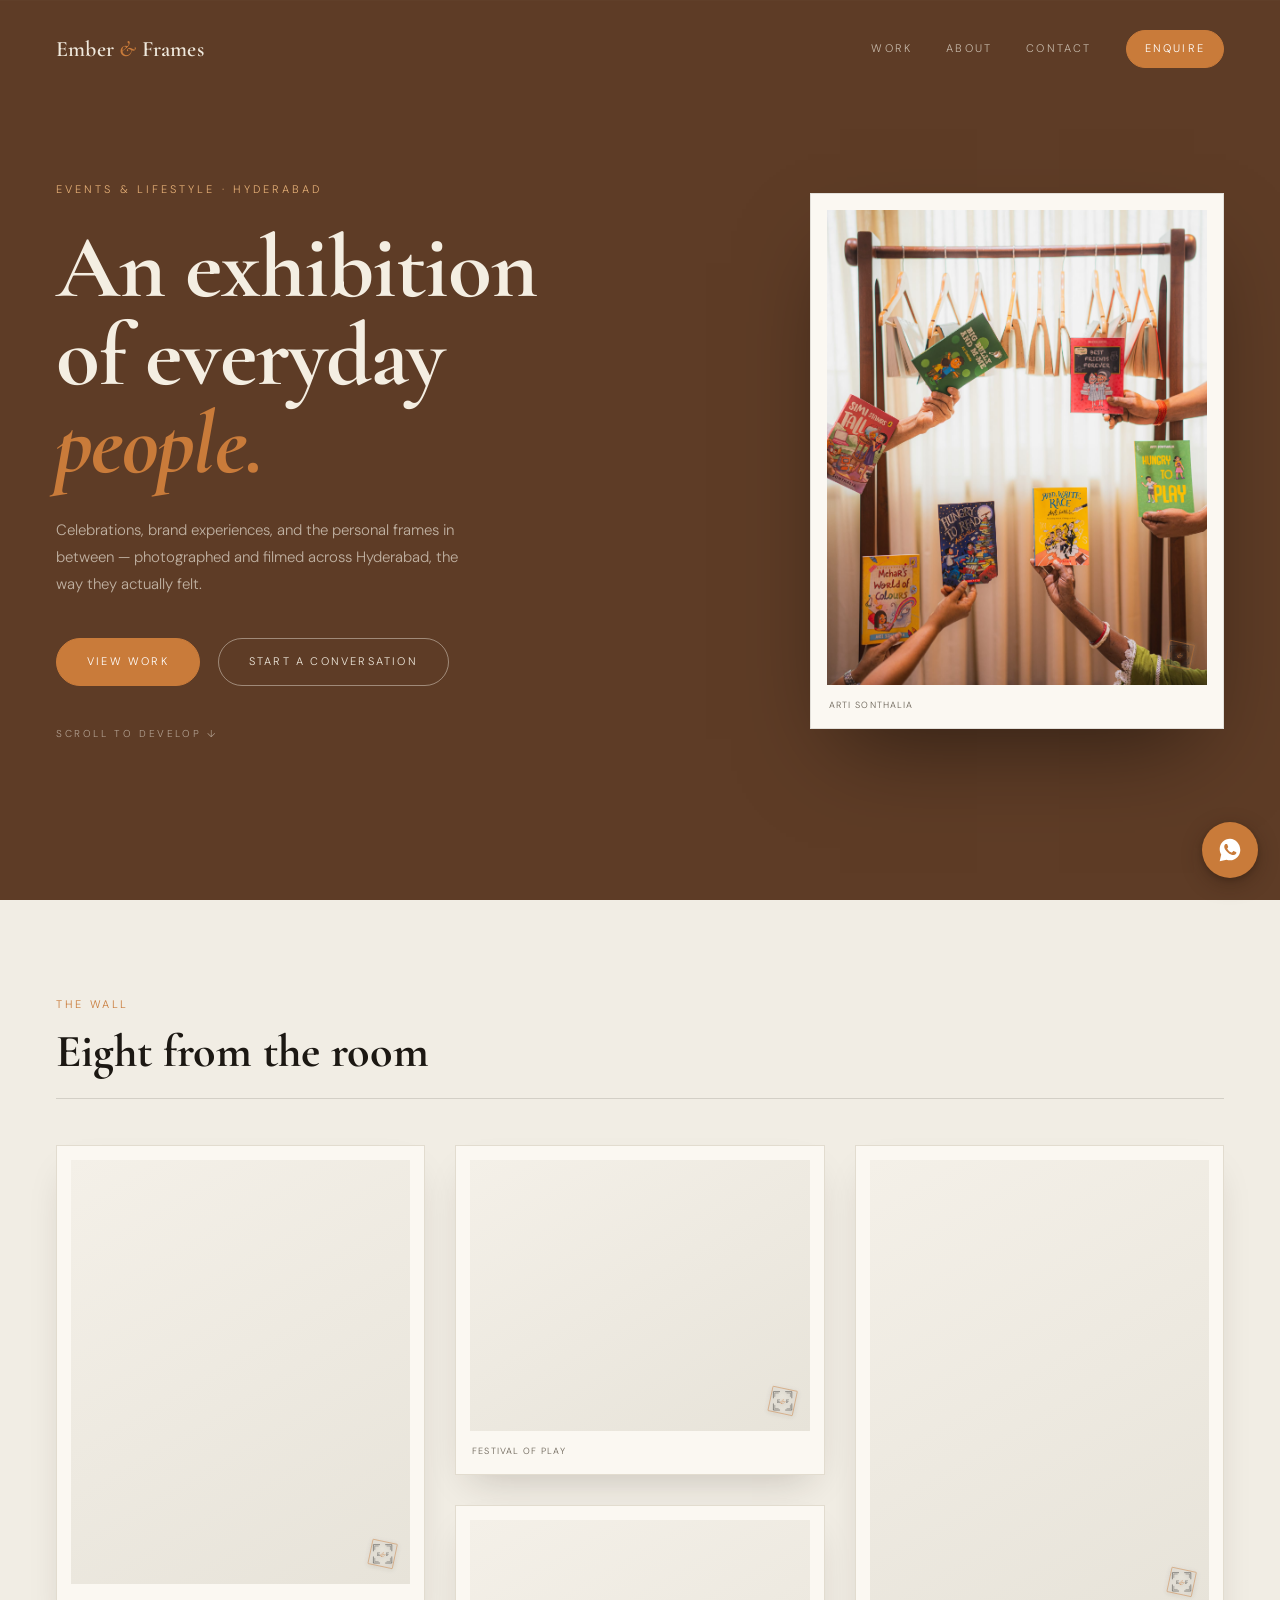
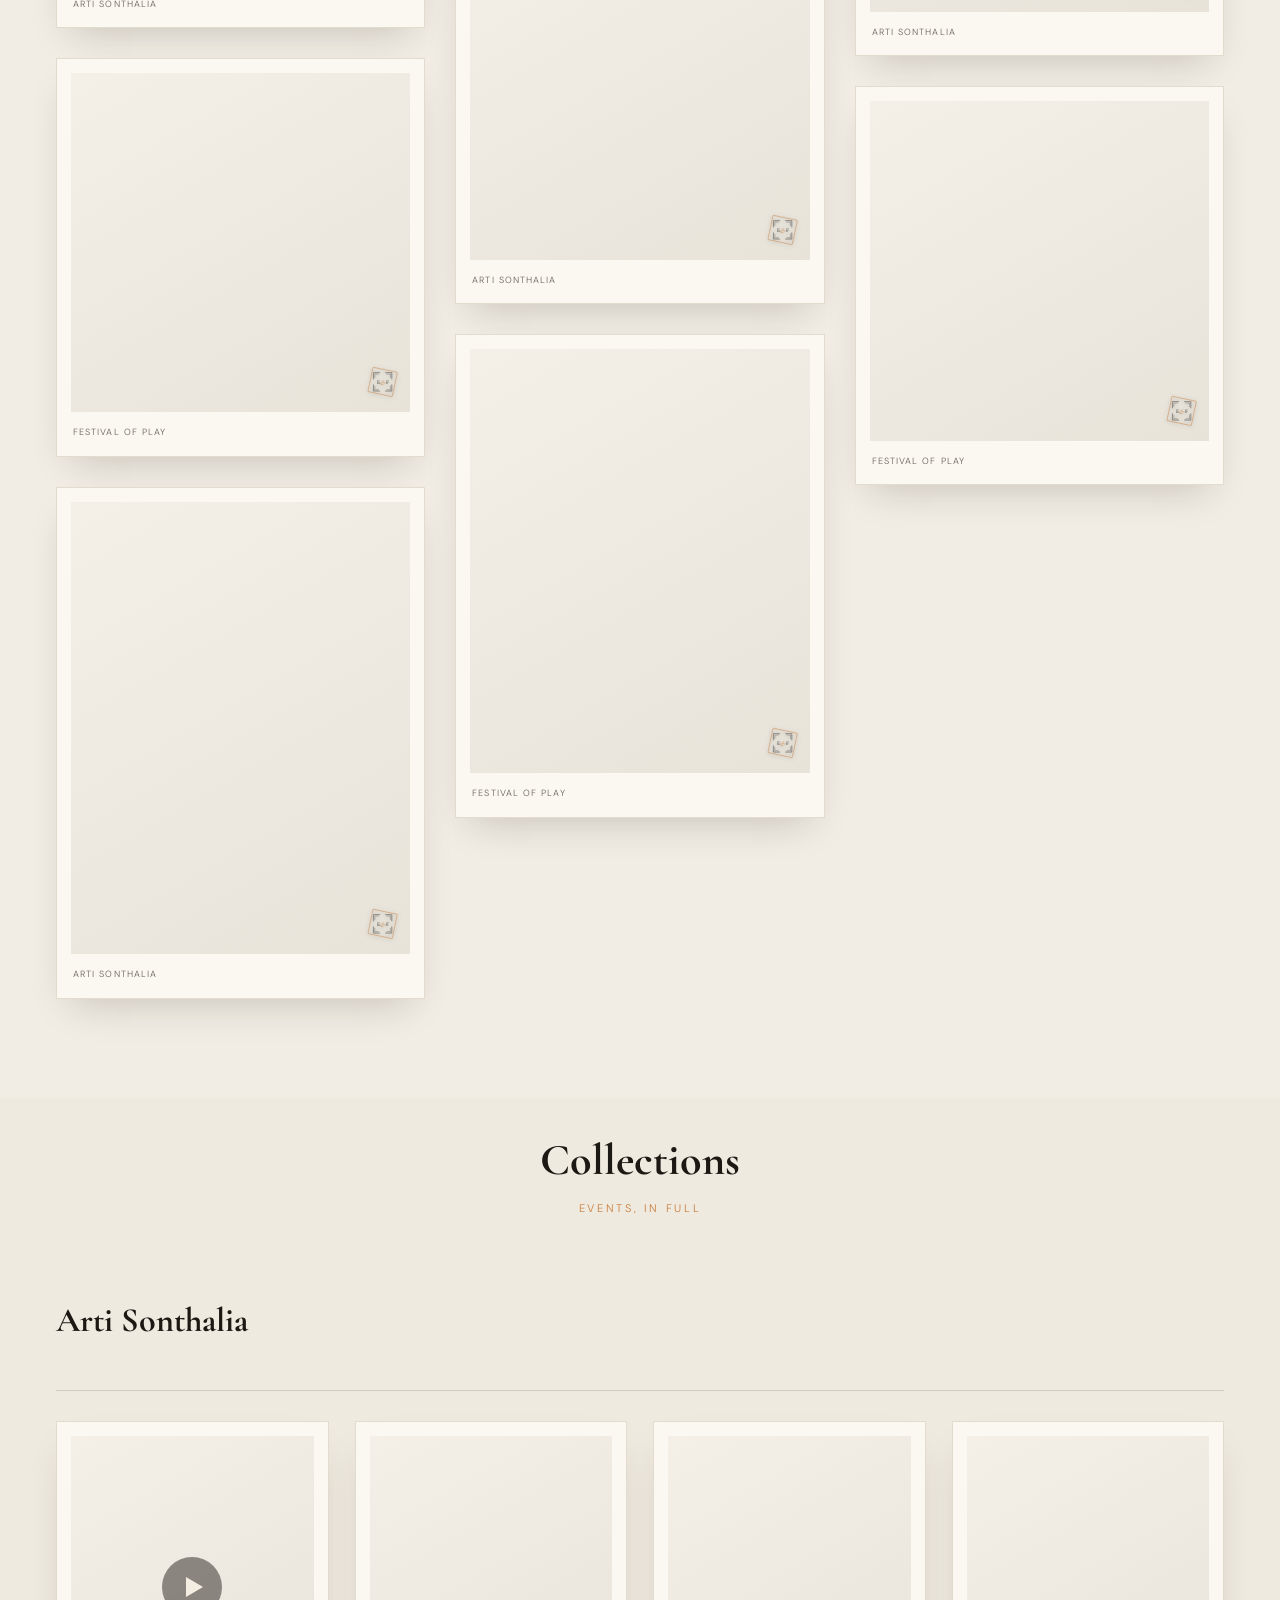
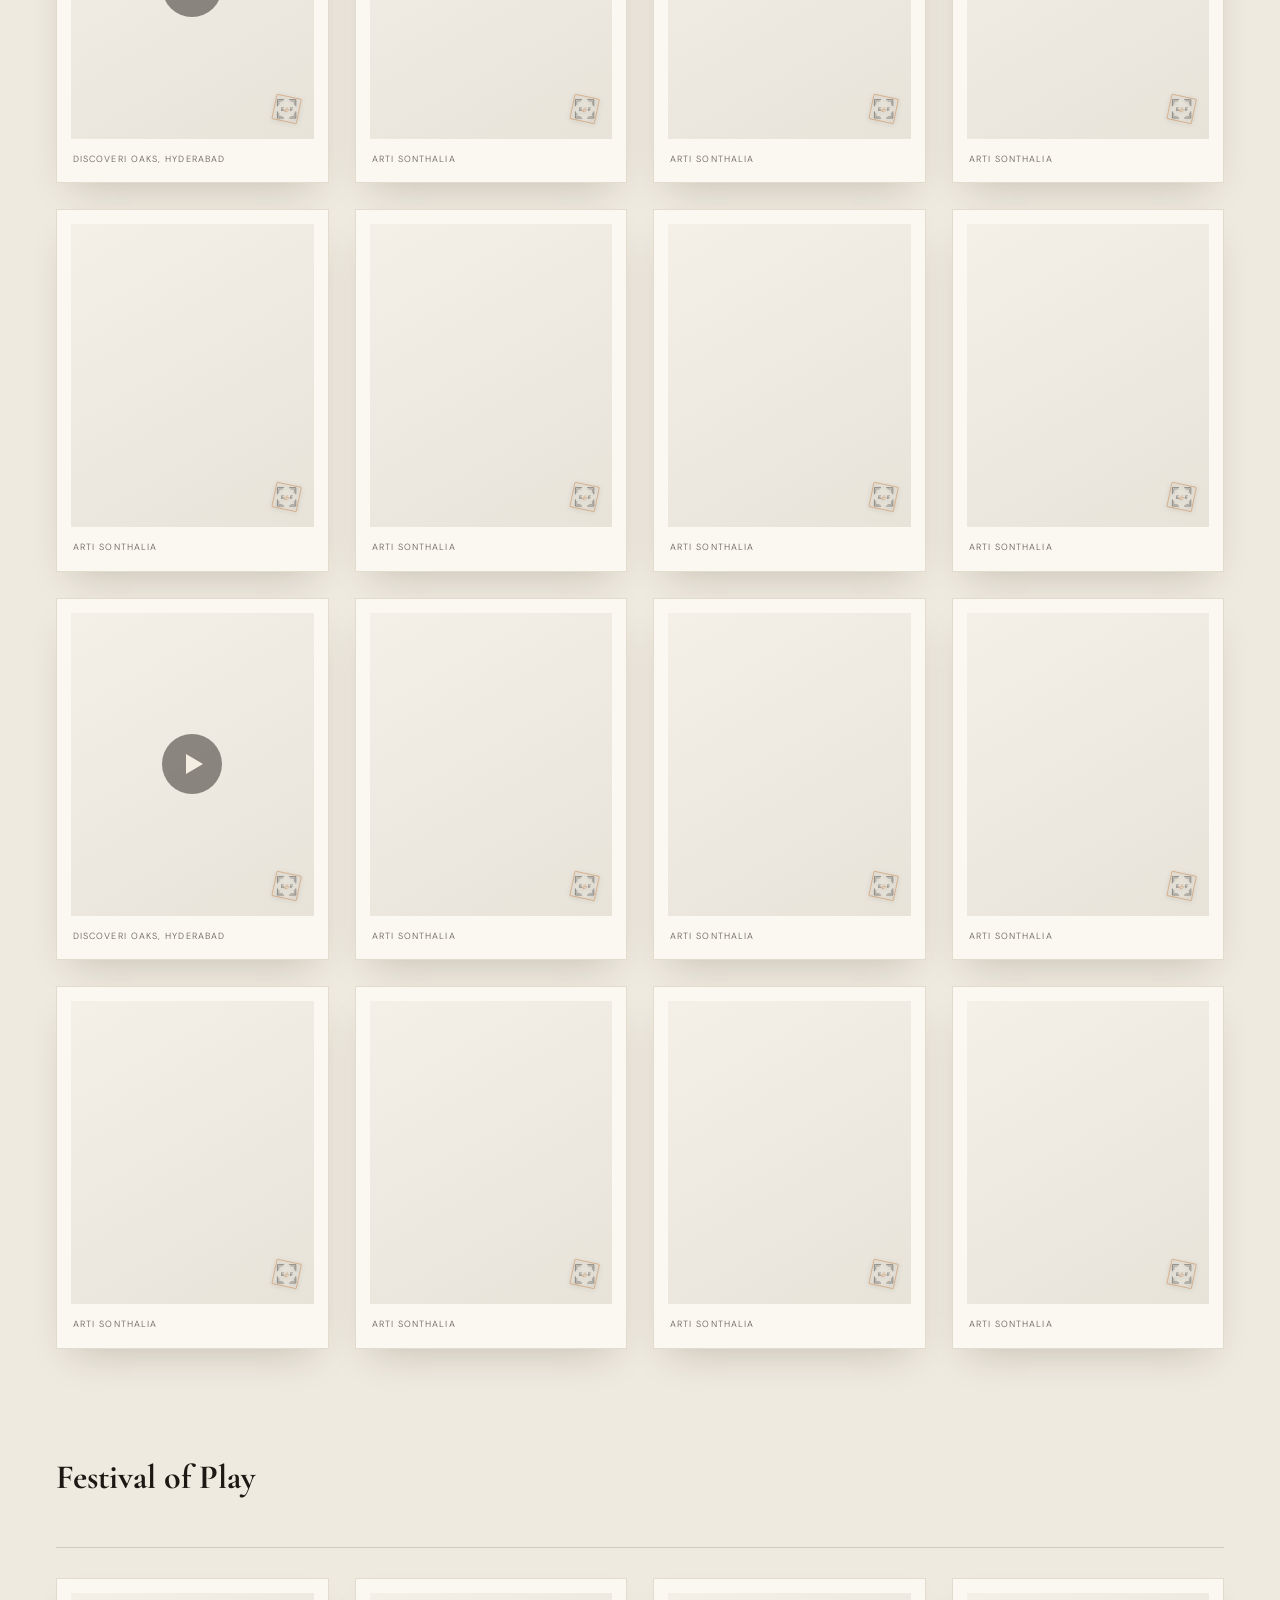
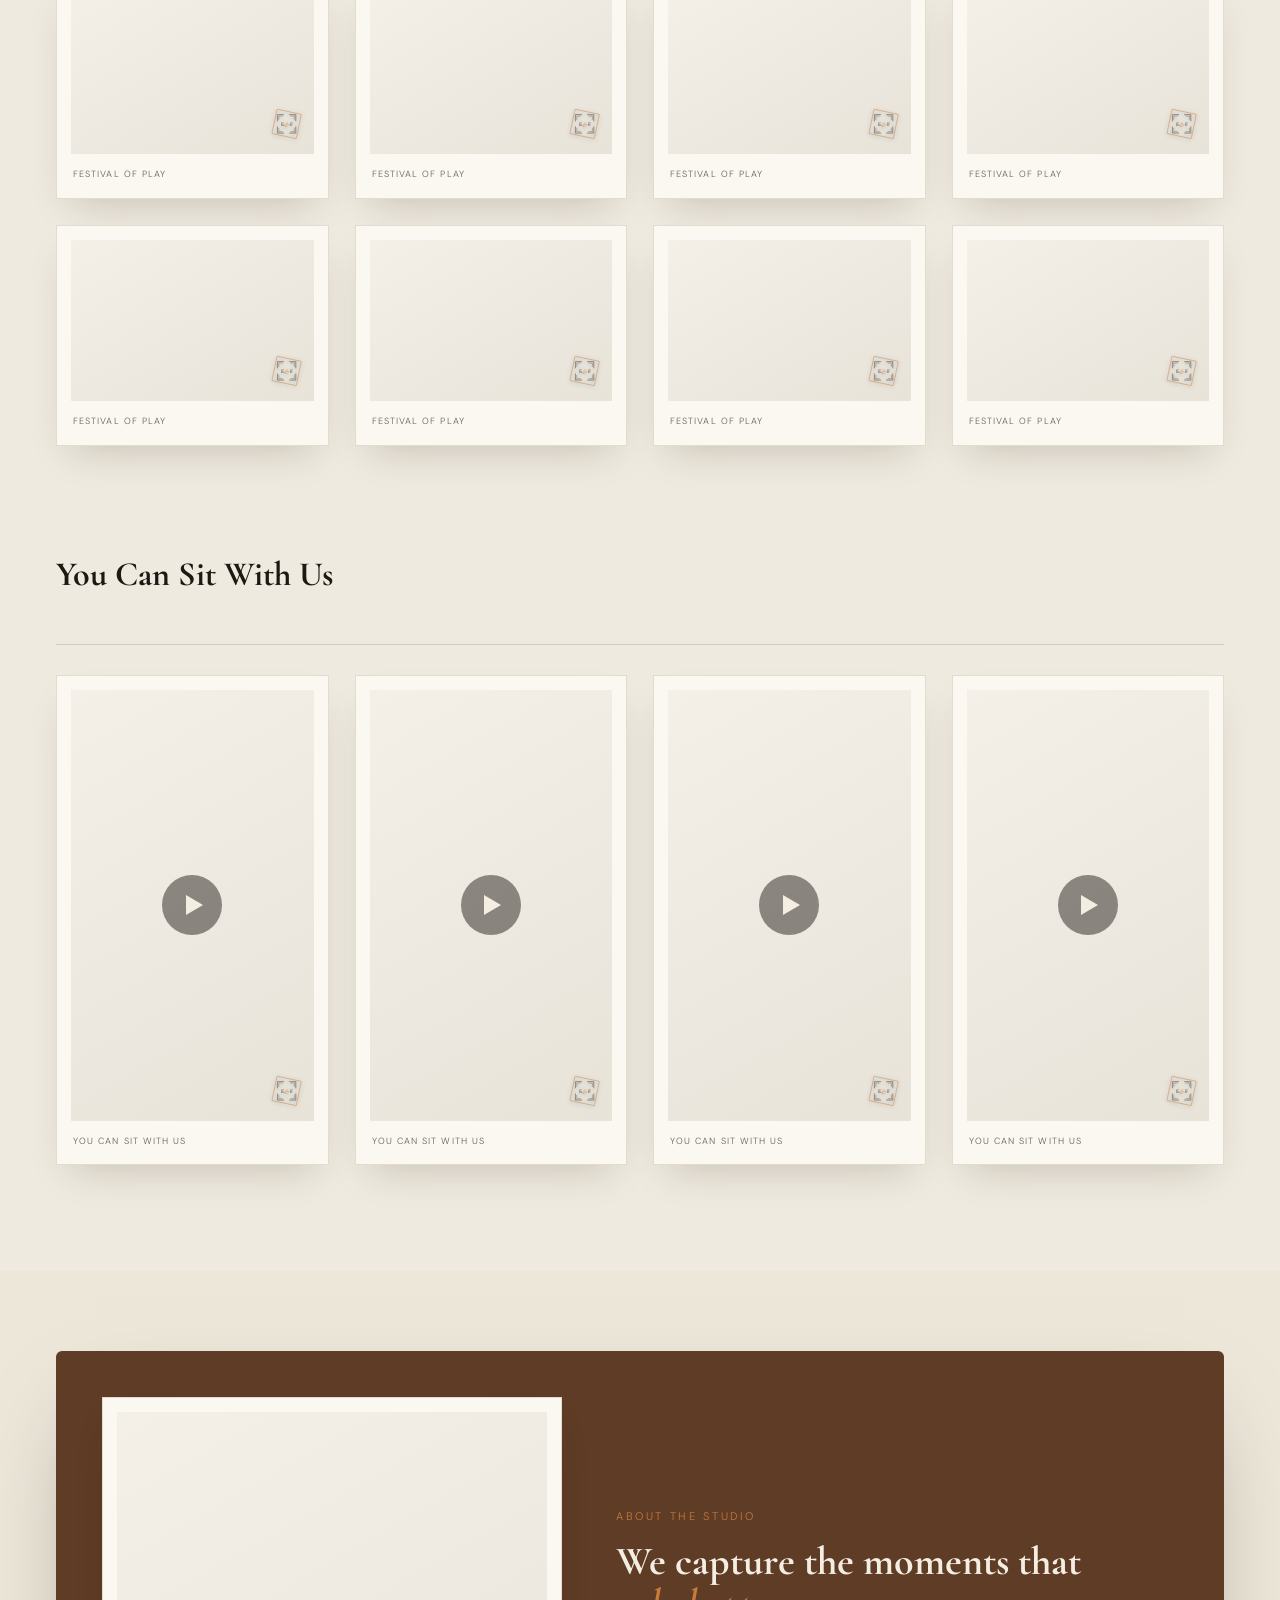
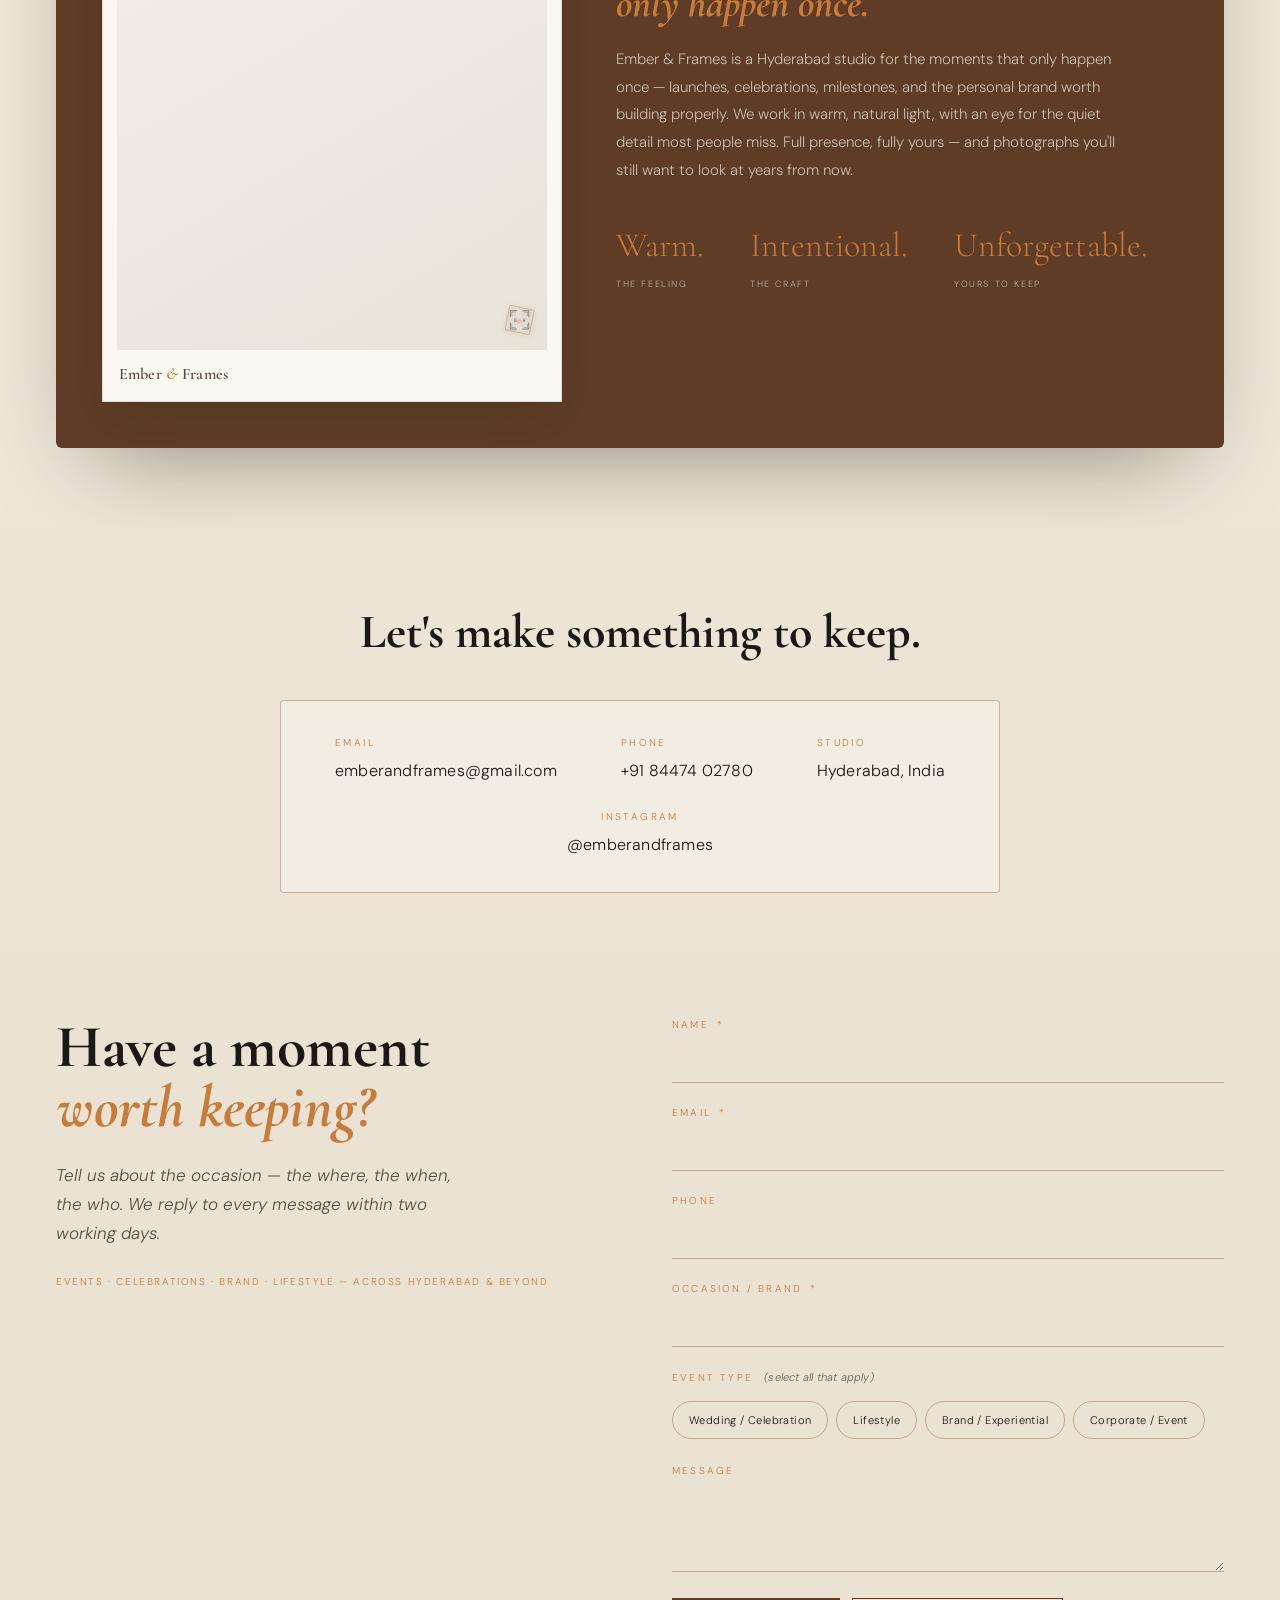
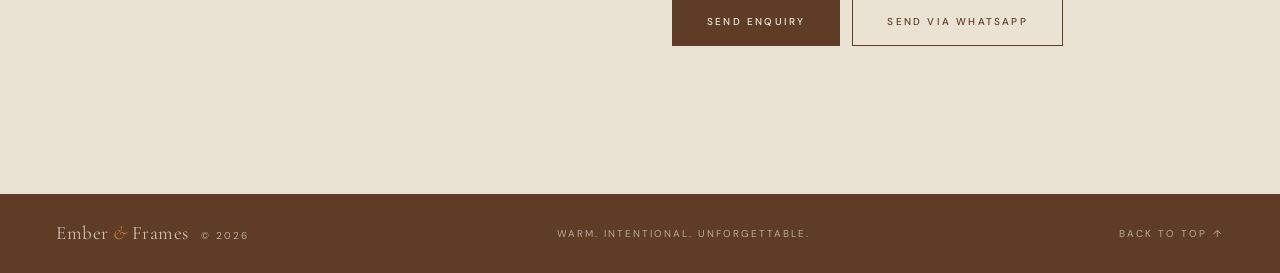
==== index.html @ 5348135f "Initial commit" ====
<!DOCTYPE html>
<html lang="en">
<head>
<meta charset="utf-8">
<meta name="viewport" content="width=device-width, initial-scale=1, viewport-fit=cover">
<meta name="format-detection" content="telephone=no">
<meta name="theme-color" content="#5e3c26">
<meta name="robots" content="index, follow">

<title>Ember &amp; Frames — Events &amp; Lifestyle Photography, Hyderabad</title>
<meta name="description" content="Ember &amp; Frames — events, celebrations, brand experiences and stories, photographed and filmed in Hyderabad. Warm, natural light and real, unposed moments.">
<meta name="author" content="Ember &amp; Frames">
<meta name="keywords" content="event photography Hyderabad, celebration photographer, brand experiential photography, lifestyle photography, films, Ember and Frames">
<link rel="canonical" href="https://emberandframes.github.io/events-portfolio/">

<!-- Open Graph (WhatsApp / Facebook / LinkedIn preview) -->
<meta property="og:type" content="website">
<meta property="og:site_name" content="Ember & Frames">
<meta property="og:title" content="Ember &amp; Frames — Events &amp; Lifestyle Photography">
<meta property="og:description" content="Events, celebrations, brand experiences and stories — photographed and filmed in Hyderabad.">
<meta property="og:image" content="https://emberandframes.github.io/events-portfolio/Photos/Arthi%20Sonthalia/DSC02840.jpg">
<meta property="og:image:alt" content="Ember & Frames — a developed frame from a Hyderabad celebration">
<meta property="og:url" content="https://emberandframes.github.io/events-portfolio/">
<meta property="og:locale" content="en_IN">

<!-- Twitter / X -->
<meta name="twitter:card" content="summary_large_image">
<meta name="twitter:title" content="Ember &amp; Frames — Events &amp; Lifestyle Photography">
<meta name="twitter:description" content="Events, celebrations, brand experiences and stories — photographed and filmed in Hyderabad.">
<meta name="twitter:image" content="https://emberandframes.github.io/events-portfolio/Photos/Arthi%20Sonthalia/DSC02840.jpg">

<!-- Favicon (inline SVG, copper) -->
<link rel="icon" href="favicon.svg" type="image/svg+xml">
<link rel="apple-touch-icon" href="favicon.svg">

<!-- Fonts -->
<link rel="preconnect" href="https://fonts.googleapis.com">
<link rel="preconnect" href="https://fonts.gstatic.com" crossorigin>
<link href="https://fonts.googleapis.com/css2?family=Cormorant+Garamond:ital,wght@0,400;0,500;0,600;0,700;1,500;1,600&family=DM+Sans:ital,opsz,wght@0,9..40,300;0,9..40,400;0,9..40,500;0,9..40,600;1,9..40,400&display=swap" rel="stylesheet">

<!-- Styles -->
<link rel="stylesheet" href="css/styles.css">

<!-- Structured data -->
<script type="application/ld+json">
{
  "@context": "https://schema.org",
  "@type": "ProfessionalService",
  "name": "Ember & Frames",
  "description": "Events, celebrations, brand experiences and lifestyle photography and films in Hyderabad.",
  "image": "https://emberandframes.github.io/events-portfolio/Photos/Arthi%20Sonthalia/DSC02840.jpg",
  "email": "emberandframes@gmail.com",
  "telephone": "+91-84474-02780",
  "areaServed": "Hyderabad, India",
  "address": { "@type": "PostalAddress", "addressLocality": "Hyderabad", "addressCountry": "IN" }
}
</script>

<noscript><style>
  /* Graceful fallback when JS is unavailable. */
  .dev .img{filter:none!important;transform:none!important;}
  .dev .bath,.dev .cast{opacity:0!important;}
  .reveal,.reveal.armed{opacity:1!important;transform:none!important;}
  #wall,#events-root{min-height:0;}
</style></noscript>
</head>
<body>

<a class="skip-link" href="#works">Skip to work</a>

<!-- Ember & Frames brand mark — inline SVG sprite so the watermark ampersand renders in Cormorant Garamond (web fonts don't load in background-image SVGs) -->
<svg class="ef-sprite" width="0" height="0" aria-hidden="true" focusable="false"><symbol id="ef-mark" viewBox="0 0 200 200"><g transform="rotate(12 100 100) translate(6 -6)"><rect x="46" y="46" width="108" height="108" rx="2" fill="none" stroke="#C97B3A" stroke-width="2.2"/></g><g fill="none" stroke="#1E1E1E" stroke-linecap="round" stroke-linejoin="round"><path d="M67 82 L67 55 L94 55" stroke-width="2.2"/><path d="M120 55 L147 55 L147 82" stroke-width="2.2"/><path d="M67 108 L67 135 L94 135" stroke-width="2.2"/><path d="M120 135 L147 135 L147 108" stroke-width="2.2"/><path d="M73 76 L73 61 L88 61" stroke-width="1.4"/><path d="M126 61 L141 61 L141 76" stroke-width="1.4"/><path d="M73 114 L73 129 L88 129" stroke-width="1.4"/><path d="M126 129 L141 129 L141 114" stroke-width="1.4"/></g><text x="107.1" y="95.4" text-anchor="middle" dominant-baseline="central" font-family="'Cormorant Garamond',Georgia,serif" font-weight="600" font-size="24.4" letter-spacing="0.5"><tspan fill="#1E1E1E">E</tspan><tspan dx="1.5" font-style="italic" font-size="31.2" fill="#C97B3A">&amp;</tspan><tspan dx="1.5" fill="#1E1E1E">F</tspan></text></symbol></svg>

<!-- ============ STICKY TOP BAR ============ -->
<header class="topbar" id="topbar">
  <div class="topbar__inner">
    <a class="topbar__brand" href="#top">Ember <span class="amp">&amp;</span> Frames</a>
    <nav class="topbar__nav" aria-label="Primary">
      <a href="#works" class="navlink">Work</a>
      <a href="#about" class="navlink">About</a>
      <a href="#contact" class="navlink">Contact</a>
      <a href="#enquiry" class="btn btn-pill btn-accent">Enquire</a>
    </nav>
  </div>
</header>

<div class="scrollwrap">

  <!-- ============ HERO ============ -->
  <section id="top" class="hero">
    <div class="hero__nav padx">
      <a href="#top" class="hero__brand">Ember <span class="amp">&amp;</span> Frames</a>
      <nav class="hero__links" aria-label="Primary">
        <a href="#works" class="navlink">Work</a>
        <a href="#about" class="navlink">About</a>
        <a href="#contact" class="navlink">Contact</a>
        <a href="#enquiry" class="btn btn-pill btn-accent">Enquire</a>
      </nav>
    </div>

    <div class="hero__body padx">
      <div>
        <p class="reveal hero__eyebrow" data-reveal>Events &amp; Lifestyle · Hyderabad</p>
        <h1 class="reveal hero__title" data-reveal>An exhibition<br>of everyday<br><span class="italic accent">people.</span></h1>
        <p class="reveal hero__lead" data-reveal>Celebrations, brand experiences, and the personal frames in between — photographed and filmed across Hyderabad, the way they actually felt.</p>
        <div class="reveal hero__cta" data-reveal>
          <a href="#works" class="btn btn-pill btn-accent">View Work</a>
          <a href="#contact" class="btn btn-pill btn-ghost">Start a Conversation</a>
        </div>
        <p class="reveal hero__scroll" data-reveal>Scroll to develop ↓</p>
      </div>

      <div class="reveal hero__print" data-reveal>
        <div class="frame">
          <div class="dev lead" data-develop data-full="Photos/Arthi%20Sonthalia/DSC02840.jpg" data-name="Arti Sonthalia" data-year="" style="width:380px;aspect-ratio:4/5;">
            <img class="img" src="Photos/Arthi%20Sonthalia/DSC02840.jpg" alt="Arti Sonthalia celebration, Hyderabad" loading="eager" fetchpriority="high" decoding="async">
            <div class="cast"></div><div class="bath"></div><div class="sheen"></div>
            <svg class="wmark" aria-hidden="true"><use href="#ef-mark"></use></svg>
          </div>
          <div class="frame-cap"><span>Arti Sonthalia</span></div>
        </div>
      </div>
    </div>
  </section>

  <!-- ============ WORK — the wall ============ -->
  <section id="works" class="section section--works padx">
    <div class="reveal head wrap" data-reveal>
      <div>
        <p class="eyebrow">The wall</p>
        <h2 class="head__title">Eight from the room</h2>
      </div>
    </div>

    <div class="wall wrap" id="wall"><!-- rendered from js/data.js --></div>

    <p class="reveal pullquote" data-reveal>“The ones they forget to pose for.”</p>
  </section>

  <!-- ============ EVENTS / COLLECTIONS ============ -->
  <section id="events" class="section section--events padx">
    <div class="reveal head head--center wrap" data-reveal>
      <h2 class="head__title">Collections</h2>
      <p class="eyebrow">Events, in full</p>
    </div>
    <div id="events-root"><!-- rendered from js/data.js --></div>
  </section>

  <!-- ============ ABOUT ============ -->
  <section id="about" class="section section--about padx">
    <div class="reveal about" data-reveal>
      <div class="frame frame--sm">
        <div class="dev" data-develop data-full="Photos/Arthi%20Sonthalia/DSC02789.jpg" data-name="Ember &amp; Frames" data-year="" style="aspect-ratio:4/5;">
          <img class="img" src="Photos/Arthi%20Sonthalia/DSC02789.jpg" alt="Ember &amp; Frames, Hyderabad" loading="lazy" decoding="async">
          <div class="cast"></div><div class="bath"></div><div class="sheen"></div>
          <svg class="wmark" aria-hidden="true"><use href="#ef-mark"></use></svg>
        </div>
        <div class="about__cap">Ember <span class="amp">&amp;</span> Frames</div>
      </div>
      <div>
        <p class="eyebrow">About the studio</p>
        <h2 class="about__title">We capture the moments that<br><span class="italic accent">only happen once.</span></h2>
        <p class="about__copy">Ember &amp; Frames is a Hyderabad studio for the moments that only happen once — launches, celebrations, milestones, and the personal brand worth building properly. We work in warm, natural light, with an eye for the quiet detail most people miss. Full presence, fully yours — and photographs you'll still want to look at years from now.</p>
        <div class="about__stats">
          <div><div class="about__stat-num">Warm.</div><div class="about__stat-label">The feeling</div></div>
          <div><div class="about__stat-num">Intentional.</div><div class="about__stat-label">The craft</div></div>
          <div><div class="about__stat-num">Unforgettable.</div><div class="about__stat-label">Yours to keep</div></div>
        </div>
      </div>
    </div>
  </section>

  <!-- ============ CONTACT ============ -->
  <section id="contact" class="section section--contact padx">
    <div class="reveal contact__intro" data-reveal>
      <h2 class="contact__title">Let's make something to keep.</h2>
    </div>
    <div class="reveal" data-reveal style="display:flex;justify-content:center;">
      <div class="contact-card">
        <div class="contact-item">
          <span class="contact-item__label">Email</span>
          <span class="contact-item__value"><a href="mailto:emberandframes@gmail.com">emberandframes@gmail.com</a></span>
        </div>
        <div class="contact-item">
          <span class="contact-item__label">Phone</span>
          <span class="contact-item__value"><a href="tel:+918447402780">+91 84474 02780</a></span>
        </div>
        <div class="contact-item">
          <span class="contact-item__label">Studio</span>
          <span class="contact-item__value">Hyderabad, India</span>
        </div>
        <div class="contact-item contact-item--full">
          <span class="contact-item__label">Instagram</span>
          <span class="contact-item__value"><a href="https://www.instagram.com/emberandframes" target="_blank" rel="noopener">@emberandframes</a></span>
        </div>
      </div>
    </div>
  </section>

  <!-- ============ ENQUIRY ============ -->
  <section id="enquiry" class="section section--enquiry padx">
    <div class="reveal enquiry" data-reveal>
      <div>
        <h2 class="enquiry__title">Have a moment<br><span class="italic accent">worth keeping?</span></h2>
        <p class="enquiry__copy">Tell us about the occasion — the where, the when, the who. We reply to every message within two working days.</p>
        <p class="enquiry__note">Events · Celebrations · Brand · Lifestyle — across Hyderabad &amp; beyond</p>
      </div>

      <form class="form" id="enquiry-form" novalidate>
        <div class="field">
          <label for="ef-name">Name <span class="req" aria-hidden="true">*</span></label>
          <input type="text" id="ef-name" name="name" autocomplete="name" required>
        </div>
        <div class="field">
          <label for="ef-email">Email <span class="req" aria-hidden="true">*</span></label>
          <input type="email" id="ef-email" name="email" autocomplete="email" required>
        </div>
        <div class="field">
          <label for="ef-phone">Phone</label>
          <input type="tel" id="ef-phone" name="phone" autocomplete="tel">
        </div>
        <div class="field">
          <label for="ef-occasion">Occasion / Brand <span class="req" aria-hidden="true">*</span></label>
          <input type="text" id="ef-occasion" name="occasion" required>
        </div>
        <div class="field">
          <span class="field-label-static" id="ef-types-label" style="font-family:var(--sans);font-size:10px;letter-spacing:.22em;text-transform:uppercase;color:var(--accent);">Event Type <span class="hint">(select all that apply)</span></span>
          <div class="pill-group" id="ef-pills" role="group" aria-labelledby="ef-types-label">
            <button type="button" class="pill" aria-pressed="false">Wedding / Celebration</button>
            <button type="button" class="pill" aria-pressed="false">Lifestyle</button>
            <button type="button" class="pill" aria-pressed="false">Brand / Experiential</button>
            <button type="button" class="pill" aria-pressed="false">Corporate / Event</button>
          </div>
        </div>
        <div class="field">
          <label for="ef-message">Message</label>
          <textarea id="ef-message" name="message" rows="3"></textarea>
        </div>
        <div class="form-actions">
          <button type="submit" class="btn-submit">Send Enquiry</button>
          <button type="button" class="btn-submit alt" id="ef-wa">Send via WhatsApp</button>
        </div>
        <p class="form-status" id="ef-status" role="status" aria-live="polite"></p>
      </form>
    </div>
  </section>

  <!-- ============ FOOTER ============ -->
  <footer class="footer">
    <span class="footer__left">
      <span class="footer__brand">Ember <span class="amp">&amp;</span> Frames</span>
      <span class="footer__cr">© 2026</span>
    </span>
    <span>Warm. Intentional. Unforgettable.</span>
    <a class="footer__top" href="#top" aria-label="Back to top">Back to top <span class="footer__top-arrow" aria-hidden="true">↑</span></a>
  </footer>

</div>

<!-- ============ WhatsApp FAB ============ -->
<a class="wa-fab" href="https://wa.me/918447402780" target="_blank" rel="noopener" aria-label="Chat on WhatsApp">
  <span class="wa-fab__label">Chat on WhatsApp</span>
  <svg viewBox="0 0 32 32" aria-hidden="true"><path d="M16.04 4C9.93 4 5 8.93 5 15.04c0 2.13.6 4.13 1.64 5.84L5 28l7.3-1.6a11 11 0 0 0 3.74.66h.01C22.15 27.06 27 22.13 27 16.02 27 9.91 22.15 4 16.04 4Zm6.46 15.69c-.27.76-1.59 1.46-2.18 1.51-.59.06-1.13.27-3.8-.79-3.2-1.26-5.23-4.5-5.39-4.71-.16-.21-1.28-1.7-1.28-3.24 0-1.54.81-2.3 1.1-2.62.27-.3.59-.37.79-.37l.57.01c.18 0 .43-.07.67.51.27.65.91 2.24.99 2.4.08.16.13.35.02.56-.1.21-.16.35-.32.54-.16.19-.34.42-.48.56-.16.16-.33.34-.14.66.19.32.85 1.4 1.83 2.27 1.26 1.12 2.32 1.47 2.64 1.63.32.16.51.13.7-.08.19-.21.81-.94 1.03-1.27.21-.32.43-.27.71-.16.29.1 1.85.87 2.17 1.03.32.16.53.24.61.37.08.13.08.76-.19 1.52Z"/></svg>
</a>

<!-- ============ LIGHTBOX ============ -->
<div class="lb" id="lb" role="dialog" aria-modal="true" aria-label="Photo viewer" aria-hidden="true">
  <button class="lb-close" id="lb-close" aria-label="Close">✕</button>
  <button class="lb-btn lb-prev" id="lb-prev" aria-label="Previous">‹</button>
  <button class="lb-btn lb-next" id="lb-next" aria-label="Next">›</button>
  <div class="lb-stage">
    <img class="lb-img" id="lb-img" alt="">
    <svg class="lb-wmark" aria-hidden="true"><use href="#ef-mark"></use></svg>
  </div>
  <div class="lb-count" id="lb-count"></div>
  <div class="lb-cap"><b id="lb-name"></b> <span id="lb-dot">·</span> <span id="lb-year"></span></div>
</div>

<!-- Scripts: data first, then app logic (order preserved by defer) -->
<script src="js/data.js" defer></script>
<script src="js/main.js" defer></script>
</body>
</html>
---- css/styles.css ----
/* =====================================================================
   Ember & Frames — Events & Lifestyle Photography
   Stylesheet
   --------------------------------------------------------------------
   1.  Design tokens
   2.  Base + reset
   3.  Accessibility helpers
   4.  Layout primitives
   5.  Sticky top bar
   6.  Hero
   7.  Section headings + type
   8.  Darkroom "develop" effect
   9.  The wall (work)
   10. Event collections
   11. About
   12. Contact
   13. Enquiry form
   14. Footer
   15. WhatsApp FAB
   16. Lightbox
   17. Responsive
   18. Reduced motion / print
   ===================================================================== */

/* ---------- 1. Design tokens ---------- */
:root{
  --accent:#c97b3a;
  --accent-deep:#b05c3a;
  --ink:#1c1813;
  --ink-soft:#5a4a3a;
  --paper:#f1ede4;
  --hero:#5e3c26;
  --dark:#5e3c26;
  --cream:#efe9dd;
  --line:rgba(28,24,19,.14);
  --line-strong:rgba(143,82,48,.4);

  --serif:'Cormorant Garamond', Georgia, 'Times New Roman', serif;
  --sans:'DM Sans', system-ui, -apple-system, Segoe UI, Roboto, sans-serif;
  --body:'DM Sans', system-ui, -apple-system, Segoe UI, Roboto, sans-serif;

  --maxw:1240px;
  --maxw-wide:1320px;
  --ease:cubic-bezier(.16,1,.3,1);
}

/* ---------- 2. Base + reset ---------- */
*{box-sizing:border-box;}
html{scroll-behavior:smooth;-webkit-text-size-adjust:100%;text-size-adjust:100%;}
html,body{width:100%;max-width:100%;overflow-x:clip;}
@supports not (overflow-x: clip){html,body{overflow-x:hidden;}}
body{
  margin:0;
  background:var(--paper);
  color:var(--ink);
  font-family:var(--body);
  font-weight:300;
  line-height:1.6;
  -webkit-font-smoothing:antialiased;
  text-rendering:optimizeLegibility;
}
img{max-width:100%;display:block;}
a{color:inherit;}
button{font:inherit;}
section[id]{scroll-margin-top:86px;}

@media (prefers-reduced-motion: reduce){
  html{scroll-behavior:auto;}
}

/* ---------- 3. Accessibility helpers ---------- */
.skip-link{
  position:absolute;left:-9999px;top:0;z-index:10000;
  background:var(--dark);color:var(--cream);
  font-family:var(--sans);font-size:12px;letter-spacing:.1em;text-transform:uppercase;
  padding:12px 18px;border-radius:0 0 6px 0;text-decoration:none;
}
.skip-link:focus{left:0;}

:focus-visible{outline:2px solid var(--accent);outline-offset:3px;}
.sr-only{position:absolute;width:1px;height:1px;padding:0;margin:-1px;overflow:hidden;clip:rect(0,0,0,0);white-space:nowrap;border:0;}

/* ---------- 4. Layout primitives ---------- */
.padx{padding-left:56px;padding-right:56px;}
.wrap{max-width:var(--maxw);margin-left:auto;margin-right:auto;width:100%;}
.wrap-wide{max-width:var(--maxw-wide);margin-left:auto;margin-right:auto;width:100%;}

.eyebrow{
  font-family:var(--sans);font-size:11px;letter-spacing:.24em;text-transform:uppercase;
  color:var(--accent);margin:0 0 14px;
}
.serif{font-family:var(--serif);}
.italic{font-style:italic;}
.accent{color:var(--accent);}

.btn{
  display:inline-flex;align-items:center;justify-content:center;
  font-family:var(--sans);font-size:11px;letter-spacing:.2em;text-transform:uppercase;
  text-decoration:none;cursor:pointer;border:1px solid transparent;
  transition:background .2s ease,color .2s ease,border-color .2s ease,transform .2s ease;
}
.btn-pill{border-radius:40px;padding:13px 28px;}
.btn-accent{background:var(--accent);color:#fff;border-color:var(--accent);}
.btn-accent:hover{background:var(--accent-deep);border-color:var(--accent-deep);}
.btn-ghost{border-color:rgba(239,233,221,.45);color:var(--cream);}
.btn-ghost:hover{background:rgba(239,233,221,.12);}

/* reveal-on-scroll */
.reveal{opacity:1;transform:none;transition:opacity .6s var(--ease),transform .6s var(--ease);}
.reveal.armed{opacity:0;transform:translateY(14px);}
.reveal.shown{opacity:1;transform:none;}

/* ---------- 5. Sticky top bar ---------- */
.topbar{
  position:fixed;top:0;left:0;right:0;z-index:8000;
  background:rgba(94,60,38,.86);-webkit-backdrop-filter:blur(10px);backdrop-filter:blur(10px);
  border-bottom:1px solid rgba(239,233,221,.1);
  transform:translateY(-100%);transition:transform .4s var(--ease);
}
.topbar.show{transform:translateY(0);}
.topbar__inner{
  max-width:var(--maxw-wide);margin:0 auto;
  display:flex;align-items:center;justify-content:space-between;gap:18px;
  padding:14px 56px;
}
.topbar__brand{
  font-family:var(--serif);font-size:21px;font-weight:600;letter-spacing:.01em;line-height:1;
  color:var(--cream);text-decoration:none;white-space:nowrap;
}
.topbar__nav{display:flex;align-items:center;gap:26px;}
.topbar__nav a:not(.btn){
  font-family:var(--sans);font-size:11px;letter-spacing:.18em;text-transform:uppercase;
  color:rgba(239,233,221,.74);text-decoration:none;transition:color .2s ease;
}
.topbar__nav a:not(.btn):hover{color:var(--accent);}
.topbar__nav .btn{padding:9px 18px;}

/* underline hover */
.navlink{position:relative;}
.navlink::after{content:'';position:absolute;left:0;bottom:-5px;width:0;height:1px;background:var(--accent);transition:width .4s ease;}
.navlink:hover::after{width:100%;}

/* ---------- 6. Hero ---------- */
.hero{
  position:relative;min-height:100vh;min-height:100svh;
  background:var(--hero);color:var(--cream);
  display:flex;flex-direction:column;
}
.hero__nav{display:flex;justify-content:space-between;align-items:center;padding-top:30px;padding-bottom:30px;}
.hero__brand{
  text-decoration:none;color:var(--cream);
  font-family:var(--serif);font-size:22px;font-weight:600;letter-spacing:.01em;line-height:1;
}
.amp{font-family:var(--serif);font-style:italic;text-transform:none;color:var(--accent);letter-spacing:0;}
.hero__links{display:flex;align-items:center;gap:34px;}
.hero__links a:not(.btn){
  text-decoration:none;color:rgba(239,233,221,.72);
  font-family:var(--sans);font-size:11px;letter-spacing:.2em;text-transform:uppercase;
}
.hero__links .btn{padding:9px 18px;}

.hero__body{
  flex:1;display:grid;grid-template-columns:1fr 460px;gap:64px;align-items:center;
  padding-top:20px;padding-bottom:96px;max-width:var(--maxw-wide);margin:0 auto;width:100%;
}
.hero__eyebrow{
  font-family:var(--sans);font-size:11px;letter-spacing:.28em;text-transform:uppercase;
  color:#e6b077;margin-bottom:26px;
}
.hero__title{
  font-family:var(--serif);font-size:clamp(48px,7vw,92px);line-height:.98;
  color:#f4eee2;letter-spacing:-.01em;margin:0;
}
.hero__lead{font-size:15px;line-height:1.8;color:rgba(239,233,221,.68);margin-top:30px;max-width:430px;}
.hero__cta{display:flex;gap:18px;align-items:center;margin-top:40px;flex-wrap:wrap;}
.hero__cta .btn{padding:14px 30px;}
.hero__scroll{
  font-family:var(--sans);font-size:10px;letter-spacing:.26em;text-transform:uppercase;
  color:rgba(239,233,221,.58);margin-top:40px;
}
.hero__print{justify-self:end;}

/* print frame (shared) */
.frame{
  background:#fbf8f2;padding:16px 16px 0;border:1px solid rgba(0,0,0,.1);
  box-shadow:0 40px 90px -30px rgba(0,0,0,.5);
  transition:transform .6s var(--ease),box-shadow .6s var(--ease);
}
.frame--sm{padding:14px 14px 0;border:1px solid #e2dccf;box-shadow:0 18px 38px -16px rgba(40,28,18,.22);}
.frame-cap{
  display:flex;justify-content:space-between;align-items:center;gap:10px;
  padding:13px 2px 16px;
  font-family:var(--sans);font-size:9px;letter-spacing:.12em;text-transform:uppercase;color:#675f53;
}

/* ---------- 7. Section headings + type ---------- */
.section{position:relative;}
.section--works{padding:96px 56px 40px;background:var(--paper);}
.section--events{padding:40px 56px 80px;background:#efeadf;}
.section--about{padding:80px 56px;background:#ede7da;}
.section--contact{padding:80px 56px 60px;background:#ece5d6;text-align:center;}
.section--enquiry{padding:64px 56px 88px;background:#eae2d2;}

.head{
  display:flex;justify-content:space-between;align-items:flex-end;gap:20px;
  border-bottom:1px solid var(--line);padding-bottom:24px;margin:0 auto 46px;
}
.head--center{display:block;text-align:center;border:0;padding:0;margin:0 auto 52px;}
.head--center .head__title + .eyebrow{margin:16px 0 0;}
.head__title{font-family:var(--serif);font-size:46px;line-height:1;color:var(--ink);margin:0;}
.head--center .head__title{font-size:44px;line-height:1.04;}
.head__meta{
  font-family:var(--sans);font-size:11px;letter-spacing:.14em;text-transform:uppercase;
  color:#675f53;text-align:right;line-height:1.9;
}
.pullquote{
  max-width:var(--maxw);margin:18px auto 0;text-align:center;
  font-family:var(--serif);font-style:italic;font-size:26px;color:var(--ink-soft);
}

/* ---------- 8. Darkroom "develop" effect ---------- */
.dev{position:relative;overflow:hidden;background:#e9e5da;}
.dev .img{
  width:100%;height:100%;display:block;object-fit:cover;transform:scale(1.06);
  filter:contrast(.3) brightness(1.7) saturate(.15) sepia(.1);
  transition:filter 3.4s cubic-bezier(.4,0,.2,1),transform 3.4s var(--ease);
}
.dev.developed .img{transform:none;filter:none;}
.dev .bath{position:absolute;inset:0;background:linear-gradient(150deg,#f4f0e8,#e7e3d9);opacity:1;transition:opacity 3.4s ease;pointer-events:none;}
.dev.developed .bath{opacity:0;}
.dev .cast{position:absolute;inset:0;background:rgba(95,122,156,.30);opacity:1;transition:opacity 3.4s ease;pointer-events:none;}
.dev.developed .cast{opacity:0;}
.dev .sheen{position:absolute;top:-30%;left:-60%;width:48%;height:160%;background:linear-gradient(105deg,transparent,rgba(255,255,255,.55),transparent);transform:translateX(0) rotate(9deg);opacity:0;pointer-events:none;}
.dev.developing .sheen{animation:sweep 2.6s ease forwards;}
@keyframes sweep{0%{opacity:0;transform:translateX(0) rotate(9deg);}22%{opacity:.85;}100%{opacity:0;transform:translateX(360%) rotate(9deg);}}

/* watermark — Ember & Frames brand mark (inline SVG so the ampersand uses Cormorant Garamond) */
.ef-sprite{position:absolute;width:0;height:0;overflow:hidden;}
.wall .dev .wmark,.event-grid .dev .wmark,.hero__print .dev .wmark,.about .dev .wmark{
  position:absolute;right:6px;bottom:6px;z-index:6;pointer-events:none;
  width:46px;height:46px;opacity:.85;
  filter:drop-shadow(0 0 2px rgba(245,239,230,.95)) drop-shadow(0 1px 2px rgba(0,0,0,.28));
}

/* click affordance */
.wall .dev,.event-grid .dev{cursor:zoom-in;}
.event-grid .vid{cursor:pointer;}

/* ---------- 9. The wall (work) ---------- */
.wall{column-count:3;column-gap:30px;}
.tile{margin:0 0 30px;break-inside:avoid;}
.tile .frame{transition:transform .6s var(--ease),box-shadow .6s var(--ease);}
.tile:hover .frame{transform:translateY(-7px);box-shadow:0 30px 60px -22px rgba(40,28,18,.5);}

/* ---------- 10. Event collections ---------- */
.event{max-width:var(--maxw);margin:0 auto 78px;}
.event:last-child{margin-bottom:26px;}
.event__head{
  display:flex;justify-content:space-between;align-items:flex-end;gap:14px;
  border-bottom:1px solid var(--line);padding-bottom:18px;margin-bottom:30px;
}
.event__eyebrow{font-family:var(--sans);font-size:10px;letter-spacing:.22em;text-transform:uppercase;color:var(--accent);margin-bottom:10px;}
.event__title{font-family:var(--serif);font-size:34px;line-height:1;color:var(--ink);}
.event__count{font-family:var(--sans);font-size:10px;letter-spacing:.18em;text-transform:uppercase;color:#675f53;white-space:nowrap;}
.event-grid{display:grid;grid-template-columns:repeat(auto-fill,minmax(228px,1fr));gap:26px;}
.event-grid .tile{margin:0;}

/* video tiles */
.vid .img{background:#1c130b;}
.playbtn{
  position:absolute;left:50%;top:50%;transform:translate(-50%,-50%);
  width:60px;height:60px;border-radius:50%;background:rgba(20,14,10,.46);
  -webkit-backdrop-filter:blur(2px);backdrop-filter:blur(2px);
  display:flex;align-items:center;justify-content:center;z-index:6;
  transition:transform .35s var(--ease),background .3s ease;pointer-events:none;
}
.vid:hover .playbtn{transform:translate(-50%,-50%) scale(1.08);background:rgba(20,14,10,.62);}
.tri{width:0;height:0;border-style:solid;border-width:10px 0 10px 17px;border-color:transparent transparent transparent #f4eee2;margin-left:4px;}
.vidtag{
  position:absolute;left:11px;top:11px;z-index:6;
  font-family:var(--sans);font-size:8px;letter-spacing:.18em;text-transform:uppercase;color:#efe9dd;
  background:rgba(20,14,10,.5);padding:5px 8px;border-radius:3px;pointer-events:none;
}

/* ---------- 11. About ---------- */
.about{
  max-width:1180px;margin:0 auto;display:grid;grid-template-columns:.9fr 1.1fr;gap:54px;align-items:center;
  background:var(--hero);color:var(--cream);padding:46px;border-radius:6px;
  box-shadow:0 40px 90px -40px rgba(40,28,18,.5);
}
.about__cap{padding:12px 2px 14px;font-family:var(--serif);font-size:16px;font-weight:600;letter-spacing:.01em;color:var(--ink-soft);}
.about__title{font-family:var(--serif);font-size:40px;line-height:1.05;color:#f4eee2;margin:0 0 22px;}
.about__copy{font-size:15px;line-height:1.85;color:rgba(239,233,221,.74);max-width:520px;}
.about__stats{display:flex;gap:46px;margin-top:34px;flex-wrap:wrap;}
.about__stat-num{font-family:var(--serif);font-size:34px;color:var(--accent);}
.about__stat-label{font-family:var(--sans);font-size:9px;letter-spacing:.18em;text-transform:uppercase;color:rgba(239,233,221,.68);margin-top:4px;}

/* ---------- 12. Contact ---------- */
.contact__intro{max-width:720px;margin:0 auto 42px;}
.contact__title{font-family:var(--serif);font-size:clamp(34px,5vw,48px);line-height:1.03;color:var(--ink);margin:0;}
.contact__sub{font-family:var(--body);font-style:italic;font-size:16px;color:rgba(28,24,19,.7);margin-top:14px;line-height:1.7;}
.contact-card{
  display:inline-grid;grid-template-columns:repeat(3,auto);gap:26px 64px;text-align:left;justify-content:center;
  padding:34px 54px;border:1px solid var(--line-strong);background:rgba(255,255,255,.32);border-radius:4px;
}
.contact-item{display:flex;flex-direction:column;gap:7px;}
.contact-item--full{grid-column:1/-1;align-items:center;text-align:center;}
.contact-item__label{font-family:var(--sans);font-size:10px;letter-spacing:.24em;text-transform:uppercase;color:var(--accent);}
.contact-item__value{font-size:16px;letter-spacing:.2px;}
.contact-item a{color:var(--ink);text-decoration:none;transition:color .2s;}
.contact-item a:hover{color:var(--accent);}

/* ---------- 13. Enquiry form ---------- */
.enquiry{max-width:1180px;margin:0 auto;display:grid;grid-template-columns:1fr 1fr;gap:64px;align-items:start;}
.enquiry__title{font-family:var(--serif);font-size:clamp(40px,6vw,60px);line-height:1;color:var(--ink);margin:0;}
.enquiry__copy{font-family:var(--body);font-style:italic;font-size:17px;line-height:1.7;color:rgba(28,24,19,.72);margin-top:24px;max-width:420px;}
.enquiry__note{font-family:var(--sans);font-size:10px;letter-spacing:.16em;text-transform:uppercase;color:var(--accent);margin-top:26px;}

.form{display:flex;flex-direction:column;gap:22px;}
.form-row{display:grid;grid-template-columns:1fr 1fr;gap:22px;}
.field{display:flex;flex-direction:column;gap:7px;}
.field label{font-family:var(--sans);font-size:10px;letter-spacing:.22em;text-transform:uppercase;color:var(--accent);}
.field .req{color:var(--accent);margin-left:3px;}
.field input,.field textarea{
  background:transparent;border:none;border-bottom:1px solid var(--line-strong);padding:11px 0;
  font-family:var(--body);font-weight:300;font-size:15px;color:var(--ink);outline:none;
  transition:border-color .2s;width:100%;
}
.field input:focus,.field textarea:focus{border-bottom-color:var(--accent);}
.field input:focus-visible,.field textarea:focus-visible{outline:none;}
.field textarea{resize:vertical;min-height:86px;}
.field .hint{font-family:var(--body);font-style:italic;font-weight:300;text-transform:none;letter-spacing:.2px;font-size:11px;color:rgba(28,24,19,.64);margin-left:6px;}
.pill-group{display:flex;flex-wrap:wrap;gap:8px;padding:8px 0 2px;}
.pill{
  appearance:none;background:transparent;border:1px solid var(--line-strong);color:var(--ink);
  padding:9px 16px;min-height:38px;border-radius:999px;
  font-family:var(--sans);font-size:11px;letter-spacing:.4px;cursor:pointer;
  transition:background .15s,color .15s,border-color .15s;
}
.pill:hover{border-color:var(--accent);}
.pill[aria-pressed="true"]{background:var(--accent);border-color:var(--accent);color:#fff;}
.form-actions{display:flex;flex-wrap:wrap;gap:12px;align-items:center;margin-top:4px;}
.btn-submit{
  background:var(--dark);color:var(--cream);border:1px solid var(--dark);padding:15px 34px;
  font-family:var(--sans);font-size:10px;font-weight:500;letter-spacing:.22em;text-transform:uppercase;
  cursor:pointer;transition:background .2s,color .2s,border-color .2s;
}
.btn-submit:hover{background:var(--accent);border-color:var(--accent);}
.btn-submit.alt{background:transparent;color:var(--dark);}
.btn-submit.alt:hover{background:var(--accent);border-color:var(--accent);color:#fff;}
.form-status{font-family:var(--sans);font-size:11px;letter-spacing:.06em;color:var(--accent);min-height:16px;}
.form-status.error{color:#b34a3a;}
.form-status.success{color:#5c6b3a;}

/* ---------- 14. Footer ---------- */
.footer{background:var(--dark);padding:24px 56px;display:flex;justify-content:space-between;align-items:center;gap:14px;}
.footer span,.footer a{font-family:var(--sans);font-size:10px;letter-spacing:.2em;text-transform:uppercase;color:rgba(239,233,221,.64);font-weight:400;}
.footer .footer__brand{font-family:var(--serif);font-size:19px;letter-spacing:.5px;text-transform:none;color:rgba(239,233,221,.78);}
.footer__brand .amp{font-family:var(--serif);font-style:italic;font-size:inherit;text-transform:none;letter-spacing:0;color:var(--accent);}
.footer__left{display:inline-flex;align-items:baseline;gap:12px;}
.footer a{text-decoration:none;transition:color .2s;}
.footer a:hover,.footer a:focus-visible{color:var(--accent);outline:none;}
.footer__top{display:inline-flex;align-items:center;gap:6px;}
.footer__top-arrow{font-size:13px;transition:transform .2s ease;}
.footer__top:hover .footer__top-arrow,.footer__top:focus-visible .footer__top-arrow{transform:translateY(-3px);}

/* ---------- 15. WhatsApp FAB ---------- */
.wa-fab{
  position:fixed;bottom:22px;right:22px;width:56px;height:56px;border-radius:50%;
  background:var(--accent);
  box-shadow:0 6px 20px rgba(40,20,8,.34),0 2px 6px rgba(0,0,0,.18);
  display:flex;align-items:center;justify-content:center;z-index:9500;text-decoration:none;
  transition:bottom .35s cubic-bezier(.2,.7,.2,1),transform .2s ease,box-shadow .2s ease;
  animation:waPulse 2.6s ease-in-out infinite;
}
.wa-fab.lift-up{bottom:104px;}
.wa-fab:hover{transform:scale(1.08);box-shadow:0 10px 28px rgba(40,20,8,.4),0 4px 10px rgba(0,0,0,.2);animation-play-state:paused;}
.wa-fab svg{width:30px;height:30px;fill:#fff;}
.wa-fab__label{
  position:absolute;right:64px;background:var(--dark);color:var(--cream);
  font-family:var(--sans);font-size:10px;letter-spacing:.16em;text-transform:uppercase;
  padding:8px 12px;border-radius:4px;white-space:nowrap;opacity:0;pointer-events:none;
  transform:translateX(8px);transition:opacity .2s ease,transform .2s ease;
}
.wa-fab:hover .wa-fab__label{opacity:1;transform:translateX(0);}
@keyframes waPulse{
  0%,100%{box-shadow:0 6px 20px rgba(40,20,8,.34),0 2px 6px rgba(0,0,0,.18),0 0 0 0 rgba(207,122,51,.5);}
  50%{box-shadow:0 6px 20px rgba(40,20,8,.34),0 2px 6px rgba(0,0,0,.18),0 0 0 14px rgba(207,122,51,0);}
}

/* ---------- 16. Lightbox ---------- */
.lb{
  position:fixed;inset:0;z-index:9999;display:flex;align-items:center;justify-content:center;
  background:rgba(15,11,7,.94);opacity:0;visibility:hidden;
  -webkit-backdrop-filter:blur(4px);backdrop-filter:blur(4px);
}
.lb[data-open="1"]{opacity:1;visibility:visible;}
.lb-stage{position:relative;display:inline-flex;line-height:0;}
.lb-img{
  max-width:86vw;max-height:80vh;object-fit:contain;background:#15110d;border:10px solid #15110d;
  box-shadow:0 30px 90px rgba(0,0,0,.6);transform:scale(.95);opacity:0;
  transition:transform .4s var(--ease),opacity .3s ease;
}
.lb[data-open="1"] .lb-img{transform:scale(1);opacity:1;}
.lb[data-swap="1"] .lb-img{opacity:0;}
.lb-wmark{
  position:absolute;right:14px;bottom:14px;width:58px;height:58px;z-index:2;pointer-events:none;
  opacity:0;transition:opacity .4s ease .15s;
  filter:drop-shadow(0 0 2px rgba(245,239,230,.9)) drop-shadow(0 1px 3px rgba(0,0,0,.4));
}
.lb[data-open="1"] .lb-wmark{opacity:.9;}
.lb[data-swap="1"] .lb-wmark{opacity:0;transition-delay:0s;}
.lb-cap{
  position:absolute;left:0;right:0;bottom:22px;text-align:center;color:rgba(239,233,221,.7);
  font-family:var(--sans);font-size:11px;letter-spacing:.14em;text-transform:uppercase;padding:0 80px;
}
.lb-cap b{color:#efe9dd;font-weight:500;}
.lb-count{position:absolute;top:22px;left:24px;color:rgba(239,233,221,.5);font-family:var(--sans);font-size:11px;letter-spacing:.18em;}
.lb-btn{
  position:absolute;top:72px;bottom:72px;width:84px;z-index:1;
  display:flex;align-items:center;justify-content:center;border:none;background:none;
  color:rgba(239,233,221,.55);font-size:38px;line-height:1;cursor:pointer;
  transition:color .2s ease;-webkit-tap-highlight-color:transparent;
}
.lb-btn:hover{color:#fff;}
.lb-prev{left:0;}
.lb-next{right:0;}
.lb-close{
  position:absolute;top:14px;right:18px;width:48px;height:48px;z-index:3;
  border:none;background:none;color:rgba(239,233,221,.65);font-size:30px;line-height:1;cursor:pointer;
  transition:color .2s ease;-webkit-tap-highlight-color:transparent;
}
.lb-close:hover{color:#fff;}

/* ---------- 17. Responsive ---------- */
@media (max-width:1024px){
  .hero__body{grid-template-columns:1fr 380px;gap:48px;}
}

@media (max-width:760px){
  .padx{padding-left:20px;padding-right:20px;}
  .topbar__inner{padding:12px 20px;}
  .topbar__nav{gap:14px;}
  .topbar__nav a:not(.btn){display:none;}
  .hero__links a:not(.btn){display:none;}
  .hero__body{grid-template-columns:1fr;gap:32px;padding-top:8px;padding-bottom:48px;}
  .hero{min-height:auto;}
  .hero__print{justify-self:stretch;width:100%;}
  .hero__print .frame{max-width:420px;margin:0 auto;}
  .hero__print .dev{width:100%!important;}
  .head{flex-direction:column;align-items:flex-start;gap:16px;}
  .wall{column-count:1;}
  .about{grid-template-columns:1fr;gap:30px;padding:34px;}
  .enquiry{grid-template-columns:1fr;gap:36px;}
  .contact-card{display:grid;grid-template-columns:1fr;gap:22px;width:100%;text-align:center;}
  .contact-item{align-items:center;}
  .footer{flex-direction:column;text-align:center;gap:10px;padding:22px 24px;}
  .form-row{grid-template-columns:1fr;}
  .lb-btn{width:56px;font-size:30px;}
  .lb-img{max-width:92vw;border-width:6px;}
  .lb-cap{padding:0 56px;}
  .event-grid{grid-template-columns:repeat(2,1fr);gap:16px;}
  .event__head{flex-direction:column;align-items:flex-start;gap:14px;}
  /* FAB static on mobile (no lift) */
  .wa-fab{bottom:16px;right:16px;width:52px;height:52px;}
  .wa-fab.lift-up{bottom:16px;}
  .wa-fab svg{width:28px;height:28px;}
  .wa-fab__label{display:none;}
}

@media (max-width:480px){
  .padx{padding-left:16px;padding-right:16px;}
  .hero__nav{padding-top:22px;padding-bottom:22px;}
  .section--works{padding-top:64px;}
  .event{margin-bottom:54px;}
  .event-grid{grid-template-columns:1fr;gap:22px;}
  .lb-cap{padding:0 20px;}
}

/* ---------- 18. Reduced motion / print ---------- */
@media (prefers-reduced-motion: reduce){
  .wa-fab{animation:none;}
  .dev .img{transition:none;}
  .dev .sheen{display:none;}
  .reveal,.reveal.armed{opacity:1!important;transform:none!important;}
}

@media print{
  .wa-fab,.lb,.topbar{display:none!important;}
}
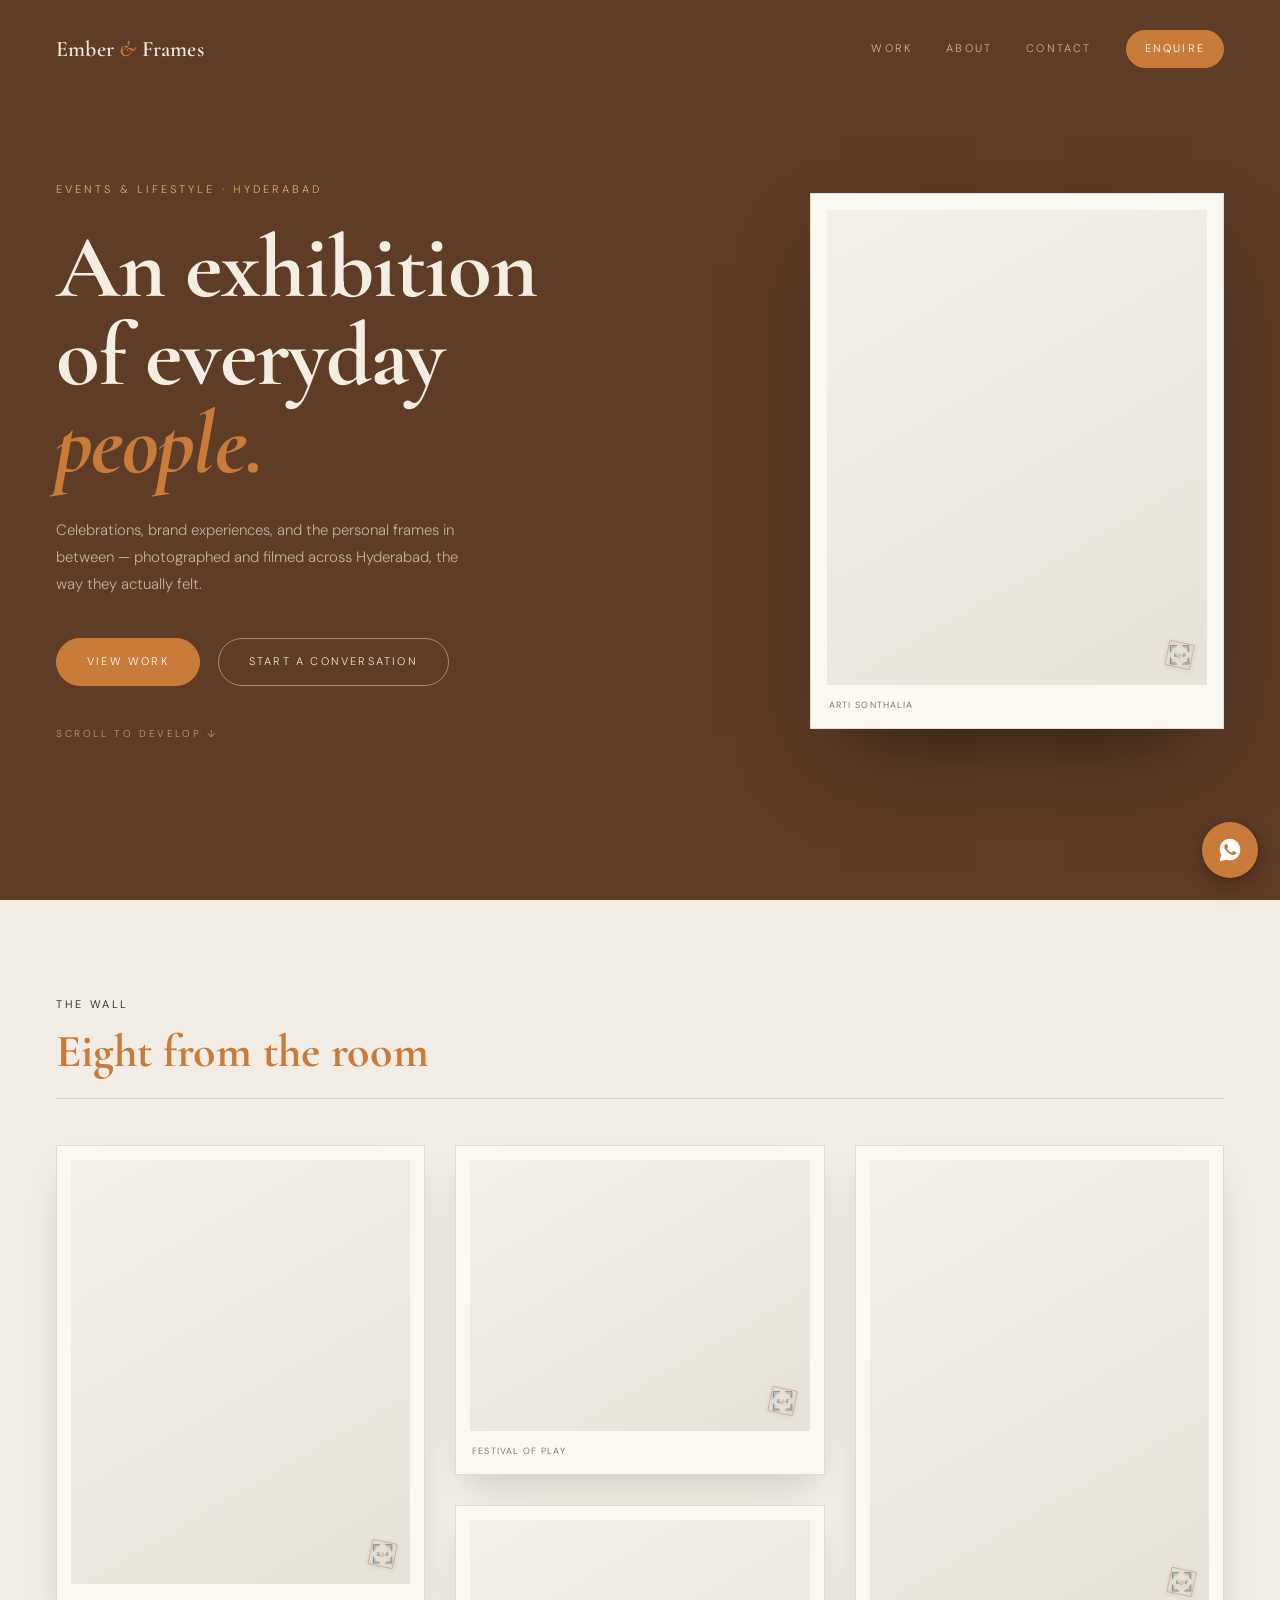
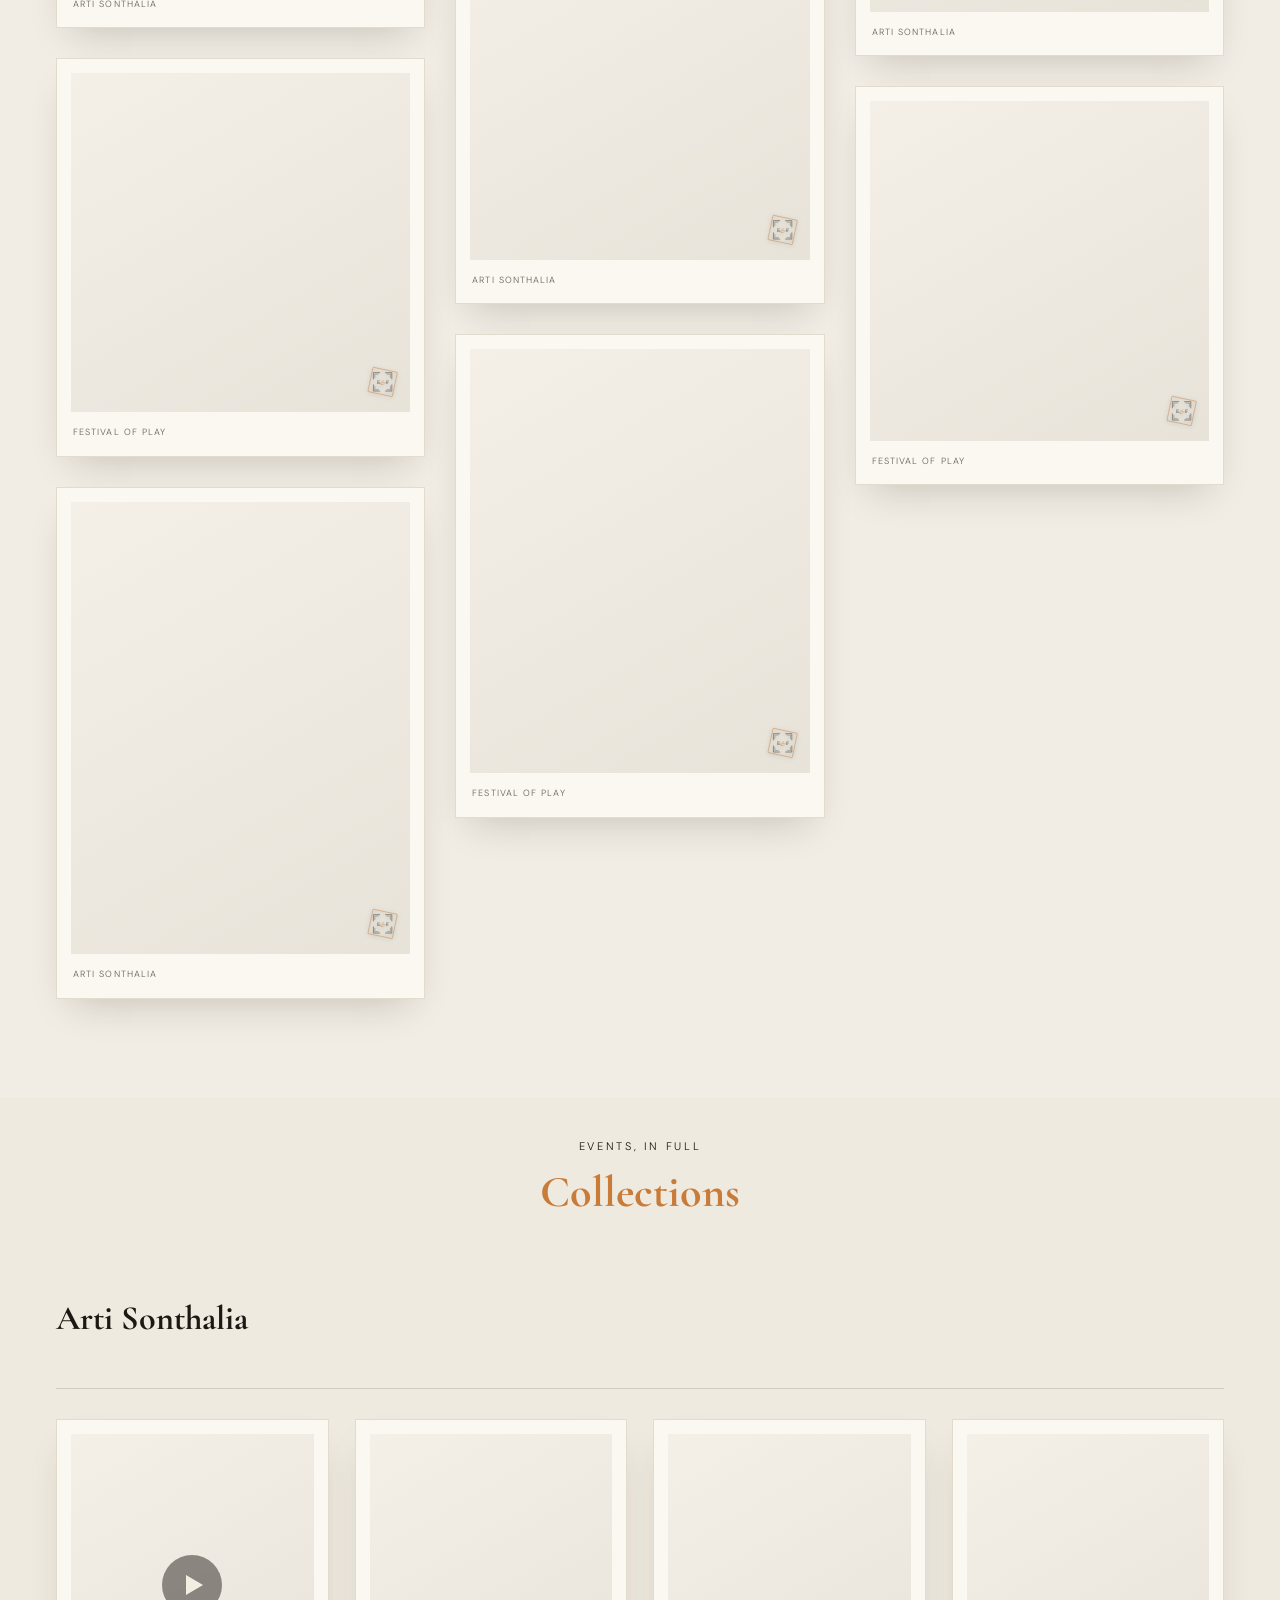
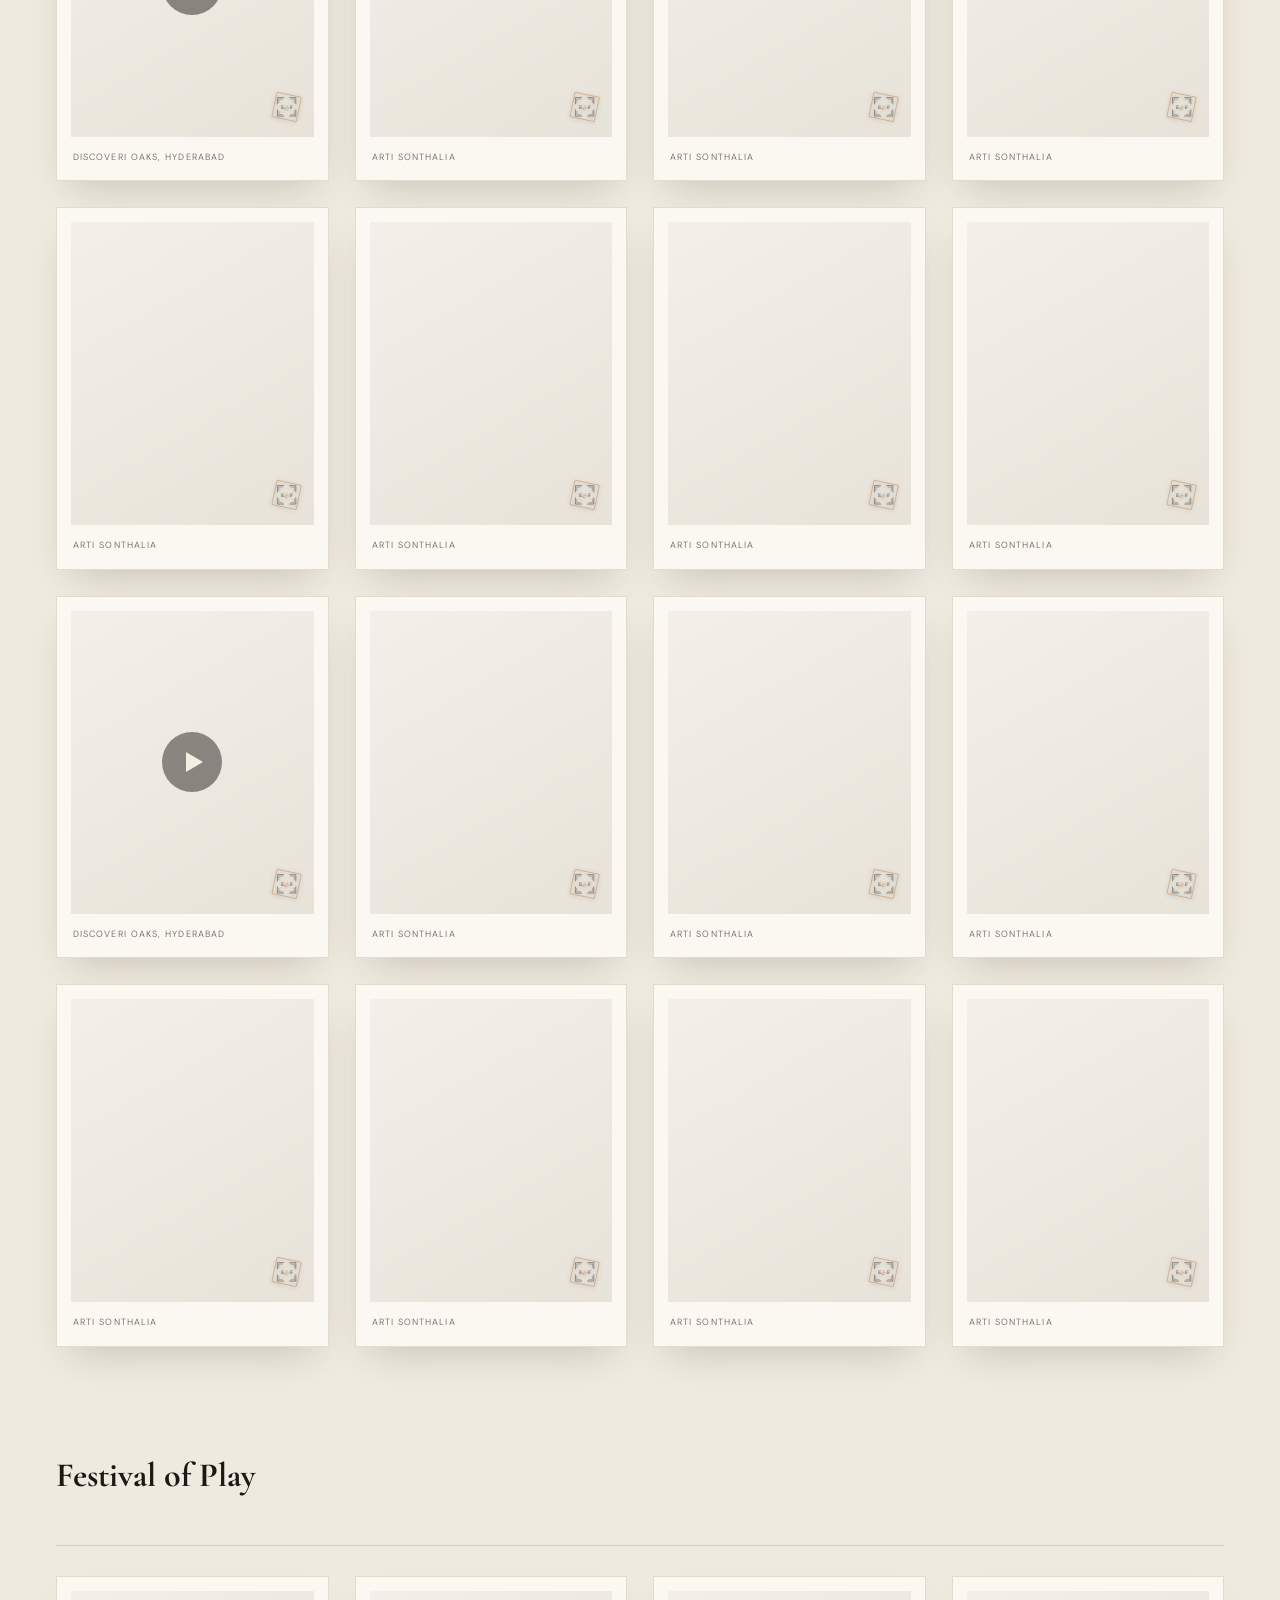
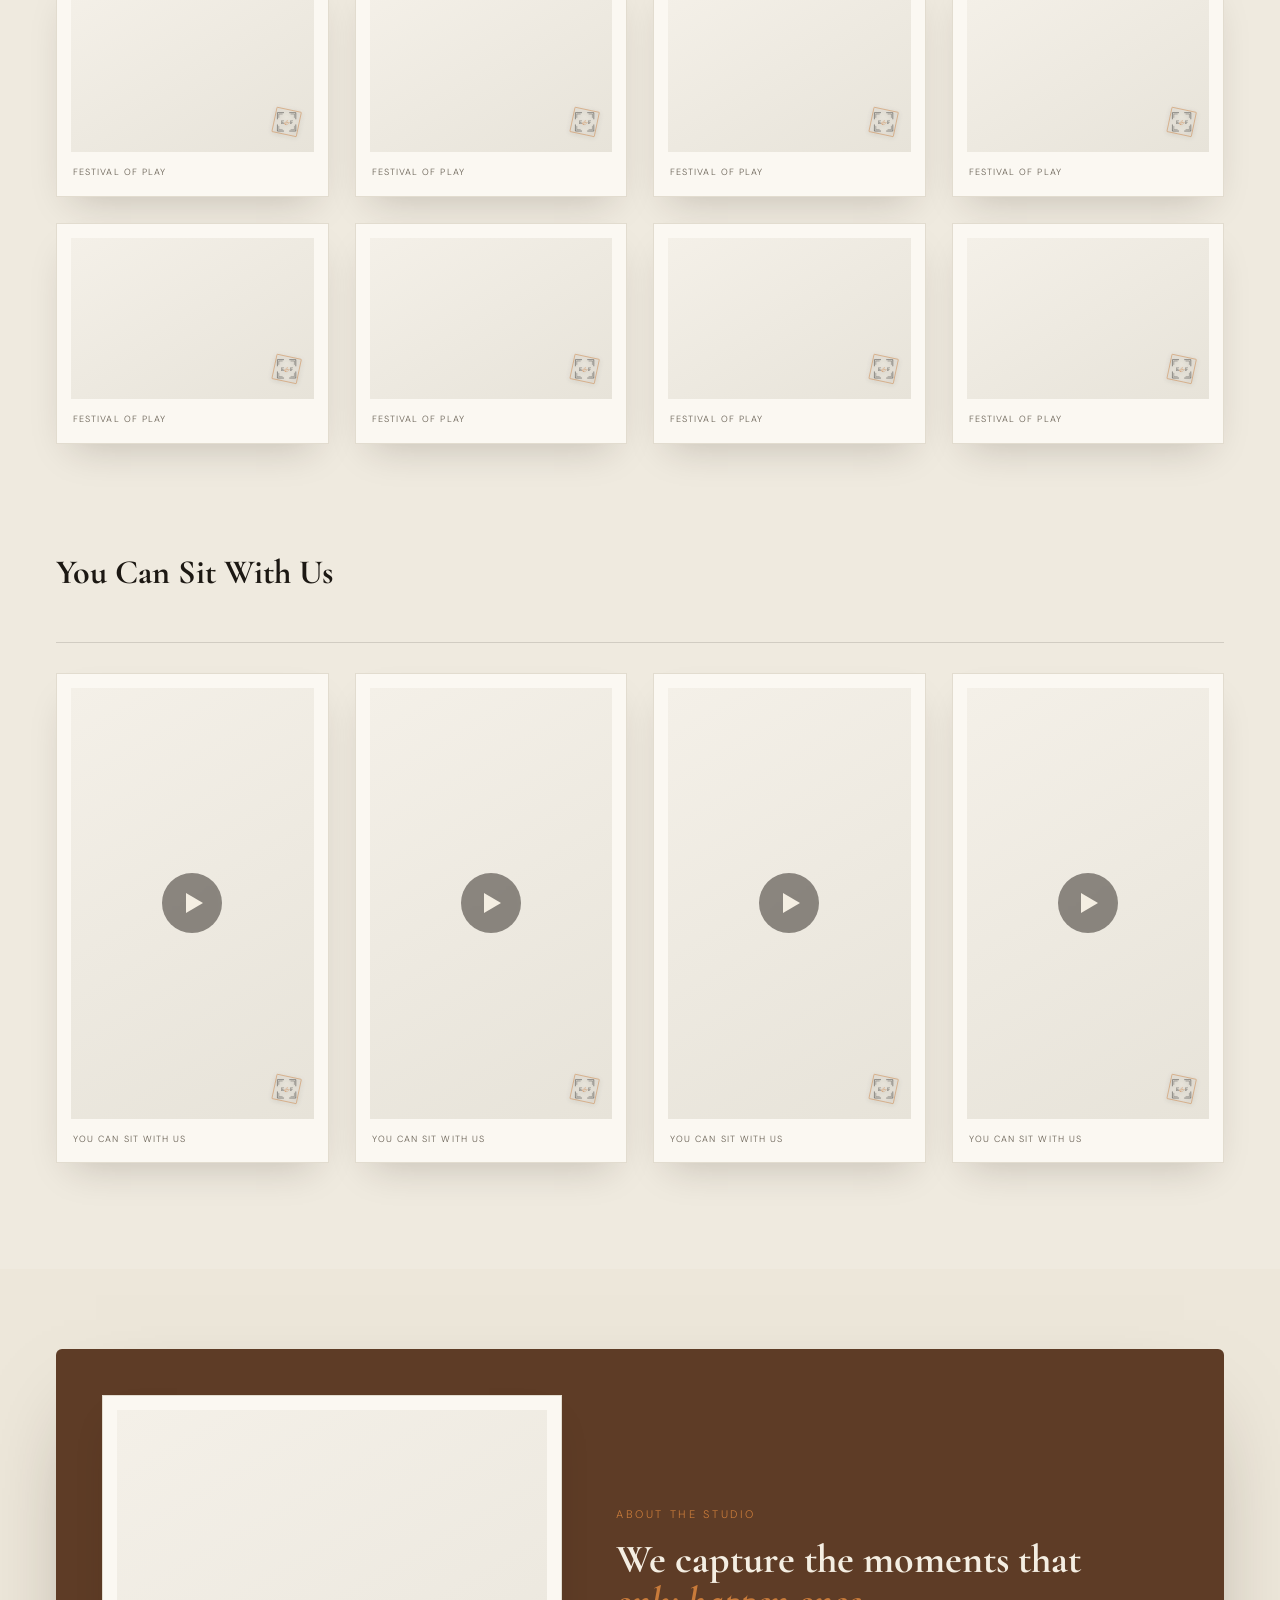
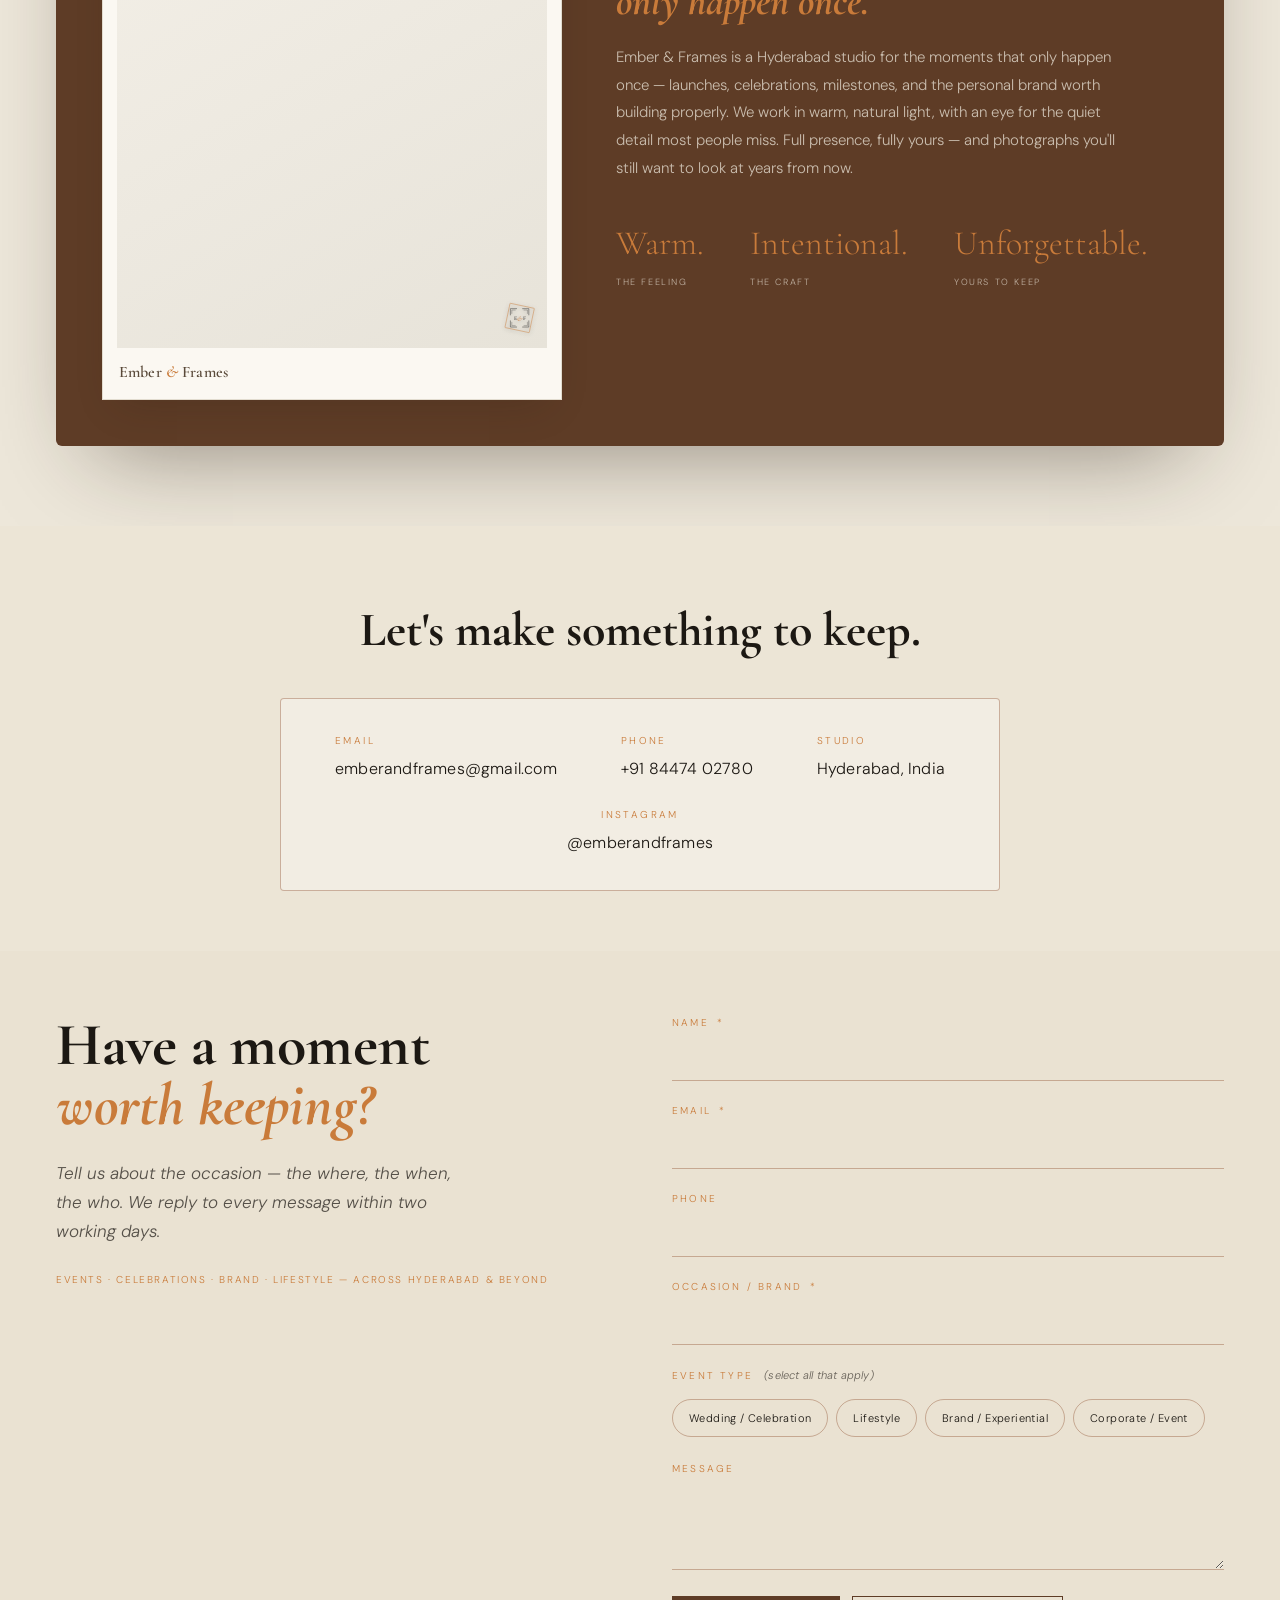
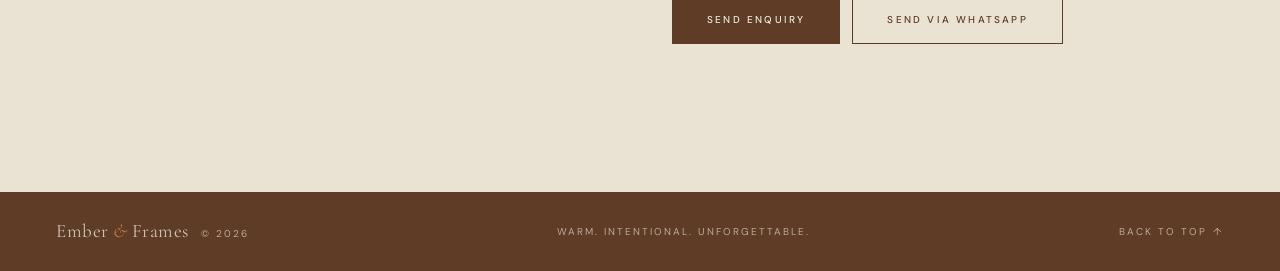
==== commit b87d0f88: "Updates" ====
--- a/index.html
+++ b/index.html
@@ -80,9 +80,23 @@
       <a href="#about" class="navlink">About</a>
       <a href="#contact" class="navlink">Contact</a>
       <a href="#enquiry" class="btn btn-pill btn-accent">Enquire</a>
+      <button class="nav-toggle" type="button" aria-label="Open menu" aria-expanded="false" aria-controls="mobile-menu">
+        <span></span><span></span><span></span>
+      </button>
     </nav>
   </div>
 </header>
+
+<!-- ============ MOBILE MENU ============ -->
+<div class="mobile-menu" id="mobile-menu" aria-hidden="true">
+  <button class="mobile-menu__close" id="mobile-menu-close" type="button" aria-label="Close menu">✕</button>
+  <nav class="mobile-menu__nav" aria-label="Mobile">
+    <a href="#works">Work</a>
+    <a href="#about">About</a>
+    <a href="#contact">Contact</a>
+    <a href="#enquiry" class="btn btn-pill btn-accent">Enquire</a>
+  </nav>
+</div>
 
 <div class="scrollwrap">
 
@@ -95,6 +109,9 @@
         <a href="#about" class="navlink">About</a>
         <a href="#contact" class="navlink">Contact</a>
         <a href="#enquiry" class="btn btn-pill btn-accent">Enquire</a>
+        <button class="nav-toggle" type="button" aria-label="Open menu" aria-expanded="false" aria-controls="mobile-menu">
+          <span></span><span></span><span></span>
+        </button>
       </nav>
     </div>
 
@@ -140,8 +157,8 @@
   <!-- ============ EVENTS / COLLECTIONS ============ -->
   <section id="events" class="section section--events padx">
     <div class="reveal head head--center wrap" data-reveal>
+      <p class="eyebrow">Events, in full</p>
       <h2 class="head__title">Collections</h2>
-      <p class="eyebrow">Events, in full</p>
     </div>
     <div id="events-root"><!-- rendered from js/data.js --></div>
   </section>
--- a/css/styles.css
+++ b/css/styles.css
@@ -140,6 +140,42 @@
 .navlink::after{content:'';position:absolute;left:0;bottom:-5px;width:0;height:1px;background:var(--accent);transition:width .4s ease;}
 .navlink:hover::after{width:100%;}
 
+/* hamburger toggle (mobile only) */
+.nav-toggle{
+  display:none;flex-direction:column;justify-content:center;gap:5px;
+  width:40px;height:40px;padding:8px;border:0;background:none;cursor:pointer;
+  -webkit-tap-highlight-color:transparent;
+}
+.nav-toggle span{
+  display:block;width:22px;height:2px;border-radius:2px;background:var(--cream);
+  transition:transform .3s var(--ease),opacity .2s ease;
+}
+.nav-toggle[aria-expanded="true"] span:nth-child(1){transform:translateY(7px) rotate(45deg);}
+.nav-toggle[aria-expanded="true"] span:nth-child(2){opacity:0;}
+.nav-toggle[aria-expanded="true"] span:nth-child(3){transform:translateY(-7px) rotate(-45deg);}
+
+/* mobile menu overlay */
+.mobile-menu{
+  position:fixed;inset:0;z-index:8500;
+  display:flex;flex-direction:column;align-items:center;justify-content:center;
+  background:rgba(43,28,18,.97);-webkit-backdrop-filter:blur(8px);backdrop-filter:blur(8px);
+  opacity:0;visibility:hidden;transition:opacity .35s ease,visibility .35s ease;
+}
+.mobile-menu.open{opacity:1;visibility:visible;}
+.mobile-menu__nav{display:flex;flex-direction:column;align-items:center;gap:30px;}
+.mobile-menu__nav a:not(.btn){
+  font-family:var(--sans);font-size:15px;letter-spacing:.24em;text-transform:uppercase;
+  color:var(--cream);text-decoration:none;transition:color .2s ease;
+}
+.mobile-menu__nav a:not(.btn):hover{color:var(--accent);}
+.mobile-menu__nav .btn{margin-top:6px;padding:12px 26px;}
+.mobile-menu__close{
+  position:absolute;top:18px;right:20px;width:48px;height:48px;
+  border:0;background:none;color:rgba(239,233,221,.7);font-size:30px;line-height:1;cursor:pointer;
+  transition:color .2s ease;-webkit-tap-highlight-color:transparent;
+}
+.mobile-menu__close:hover{color:#fff;}
+
 /* ---------- 6. Hero ---------- */
 .hero{
   position:relative;min-height:100vh;min-height:100svh;
@@ -209,6 +245,12 @@
 .head--center .head__title + .eyebrow{margin:16px 0 0;}
 .head__title{font-family:var(--serif);font-size:46px;line-height:1;color:var(--ink);margin:0;}
 .head--center .head__title{font-size:44px;line-height:1.04;}
+/* Events section: swap title/eyebrow colours */
+.section--events .head--center .head__title{color:var(--accent);}
+.section--events .head--center .eyebrow{color:var(--ink);}
+/* Works section: swap title/eyebrow colours to match */
+.section--works .head__title{color:var(--accent);}
+.section--works .eyebrow{color:var(--ink);}
 .head__meta{
   font-family:var(--sans);font-size:11px;letter-spacing:.14em;text-transform:uppercase;
   color:#675f53;text-align:right;line-height:1.9;
@@ -443,6 +485,7 @@
   .topbar__nav{gap:14px;}
   .topbar__nav a:not(.btn){display:none;}
   .hero__links a:not(.btn){display:none;}
+  .nav-toggle{display:flex;}
   .hero__body{grid-template-columns:1fr;gap:32px;padding-top:8px;padding-bottom:48px;}
   .hero{min-height:auto;}
   .hero__print{justify-self:stretch;width:100%;}
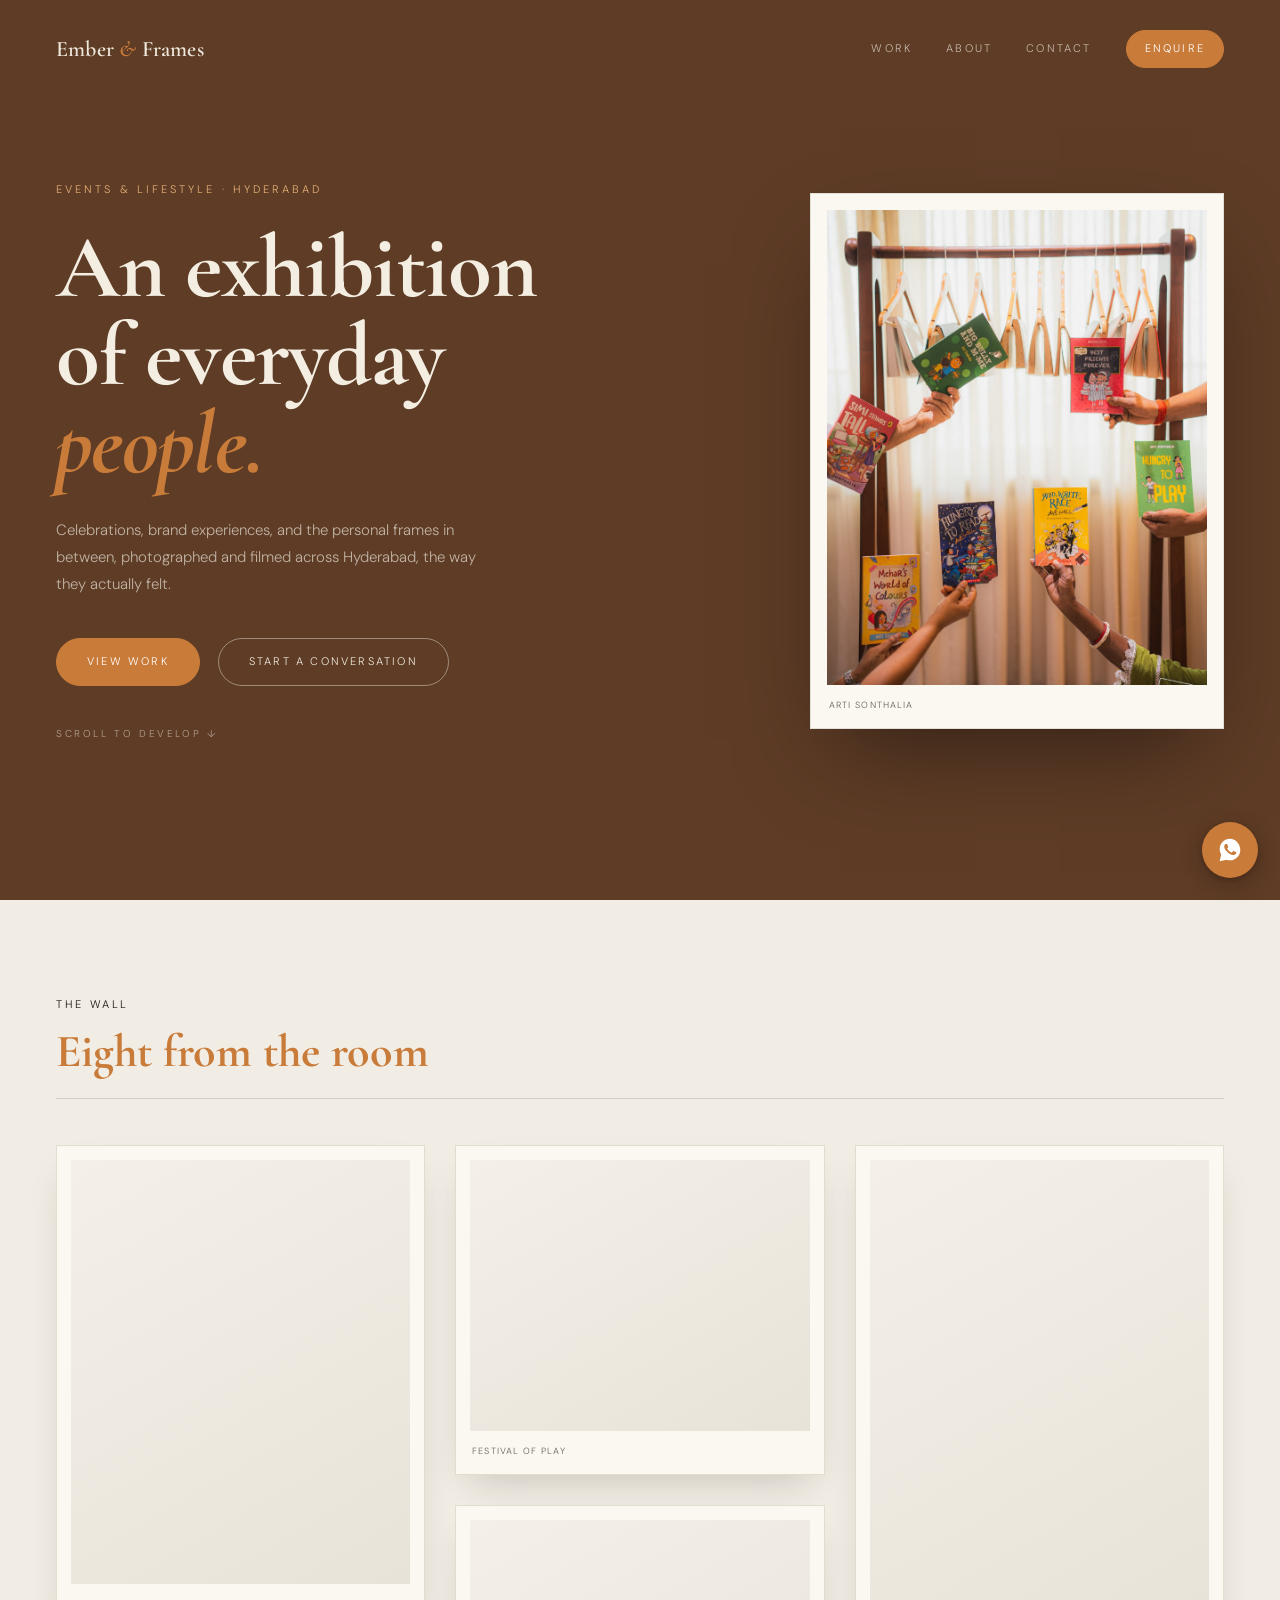
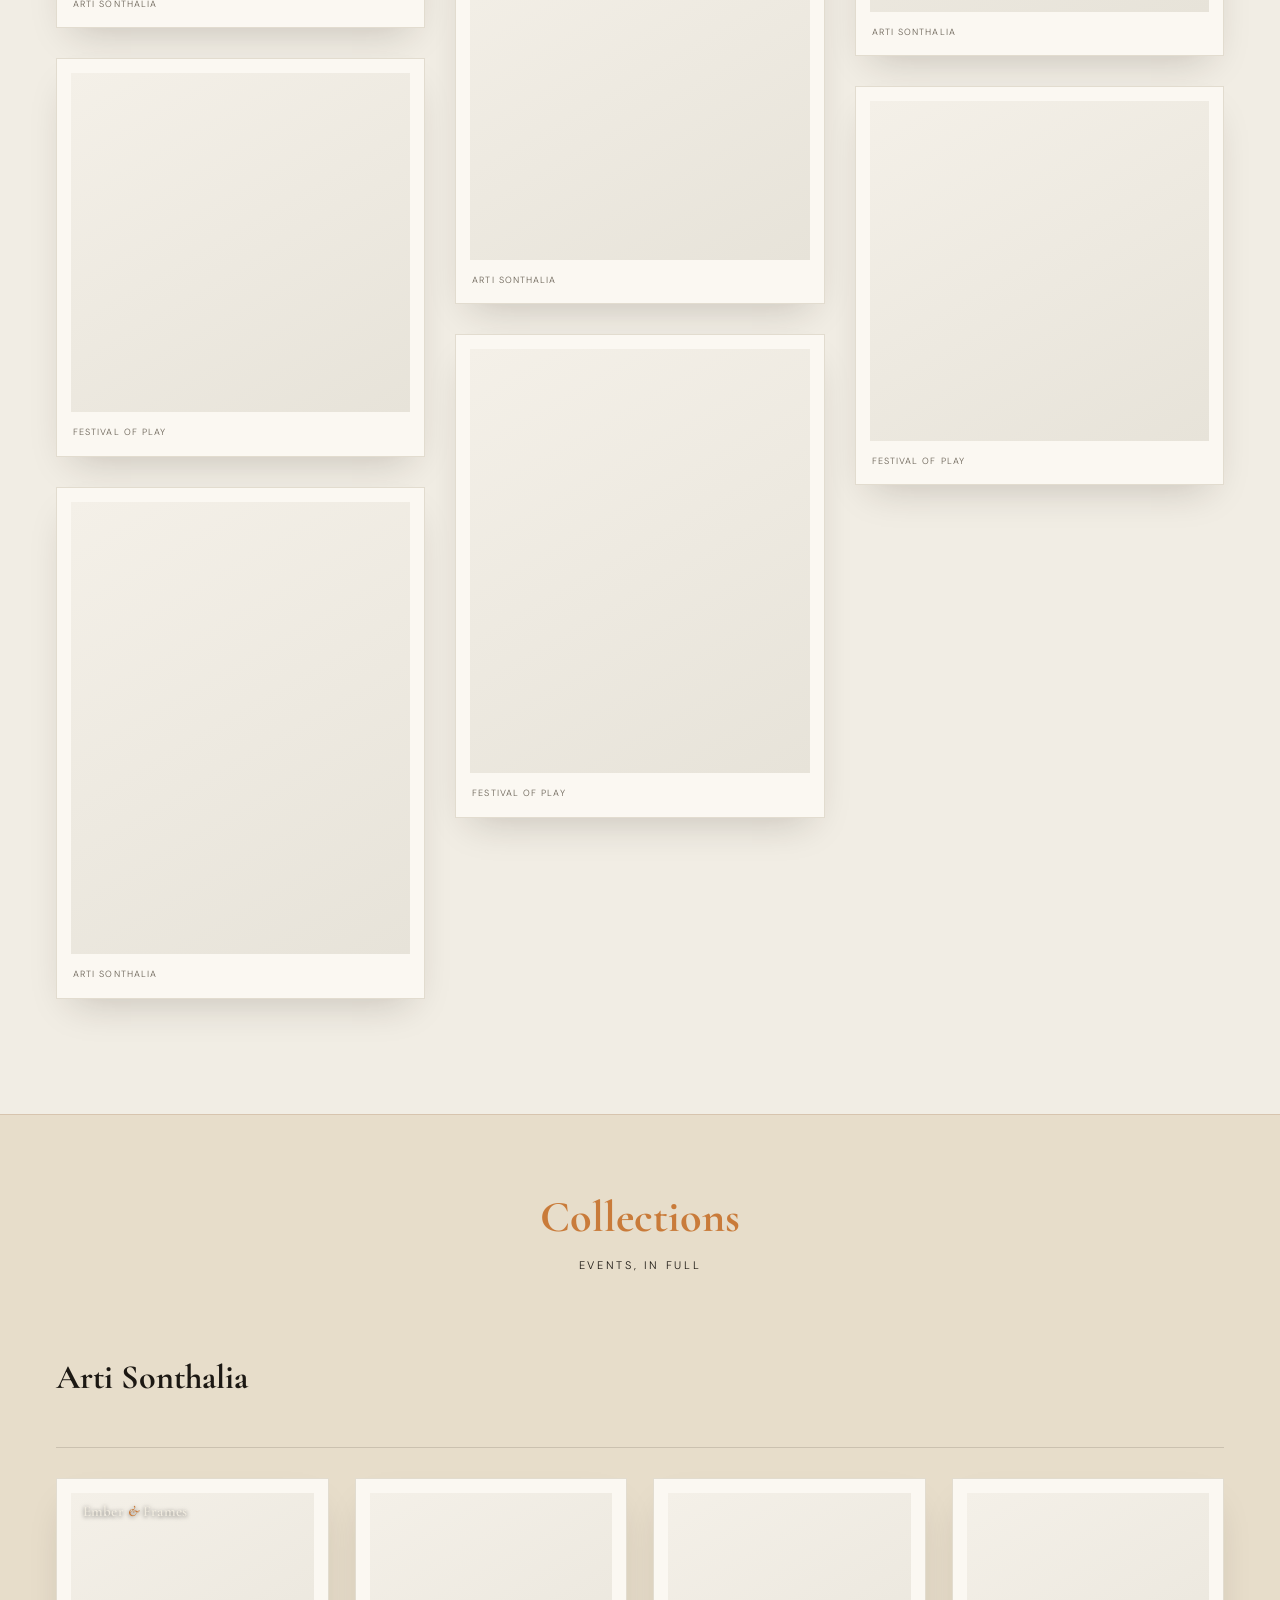
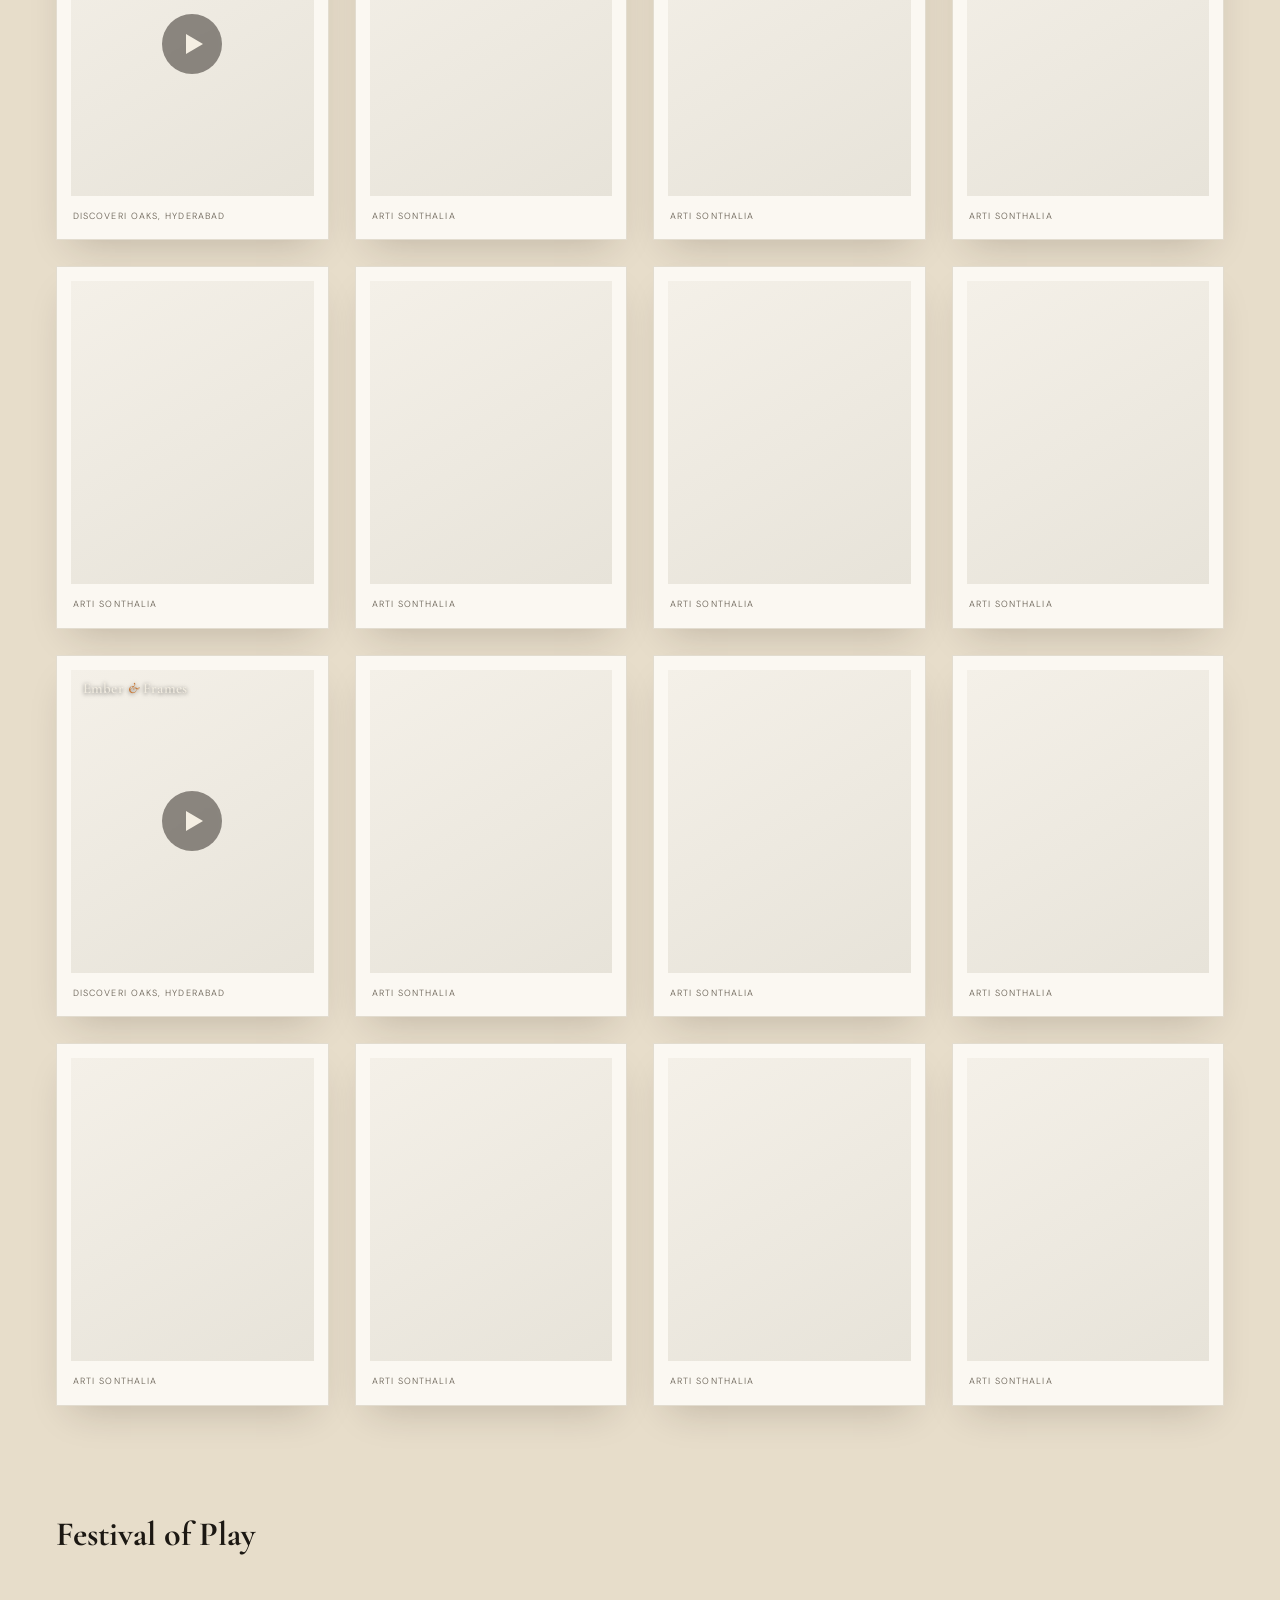
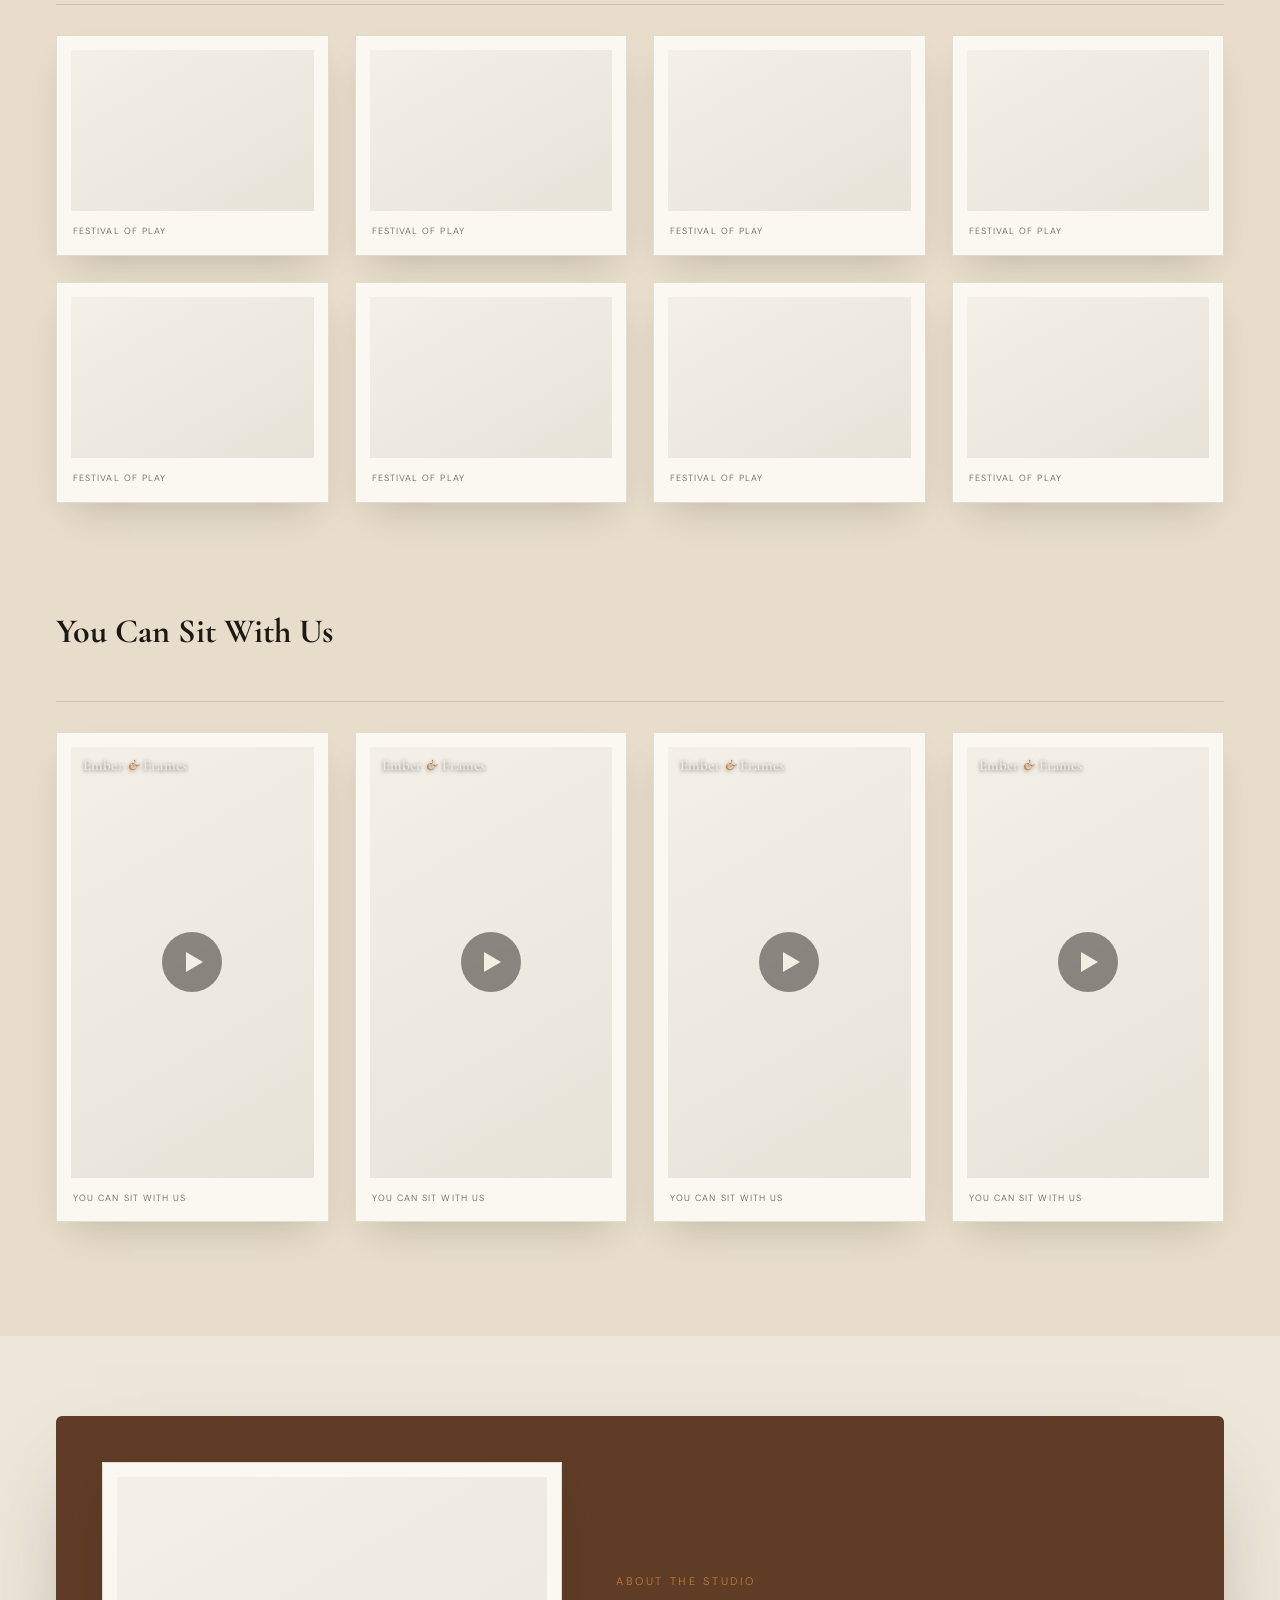
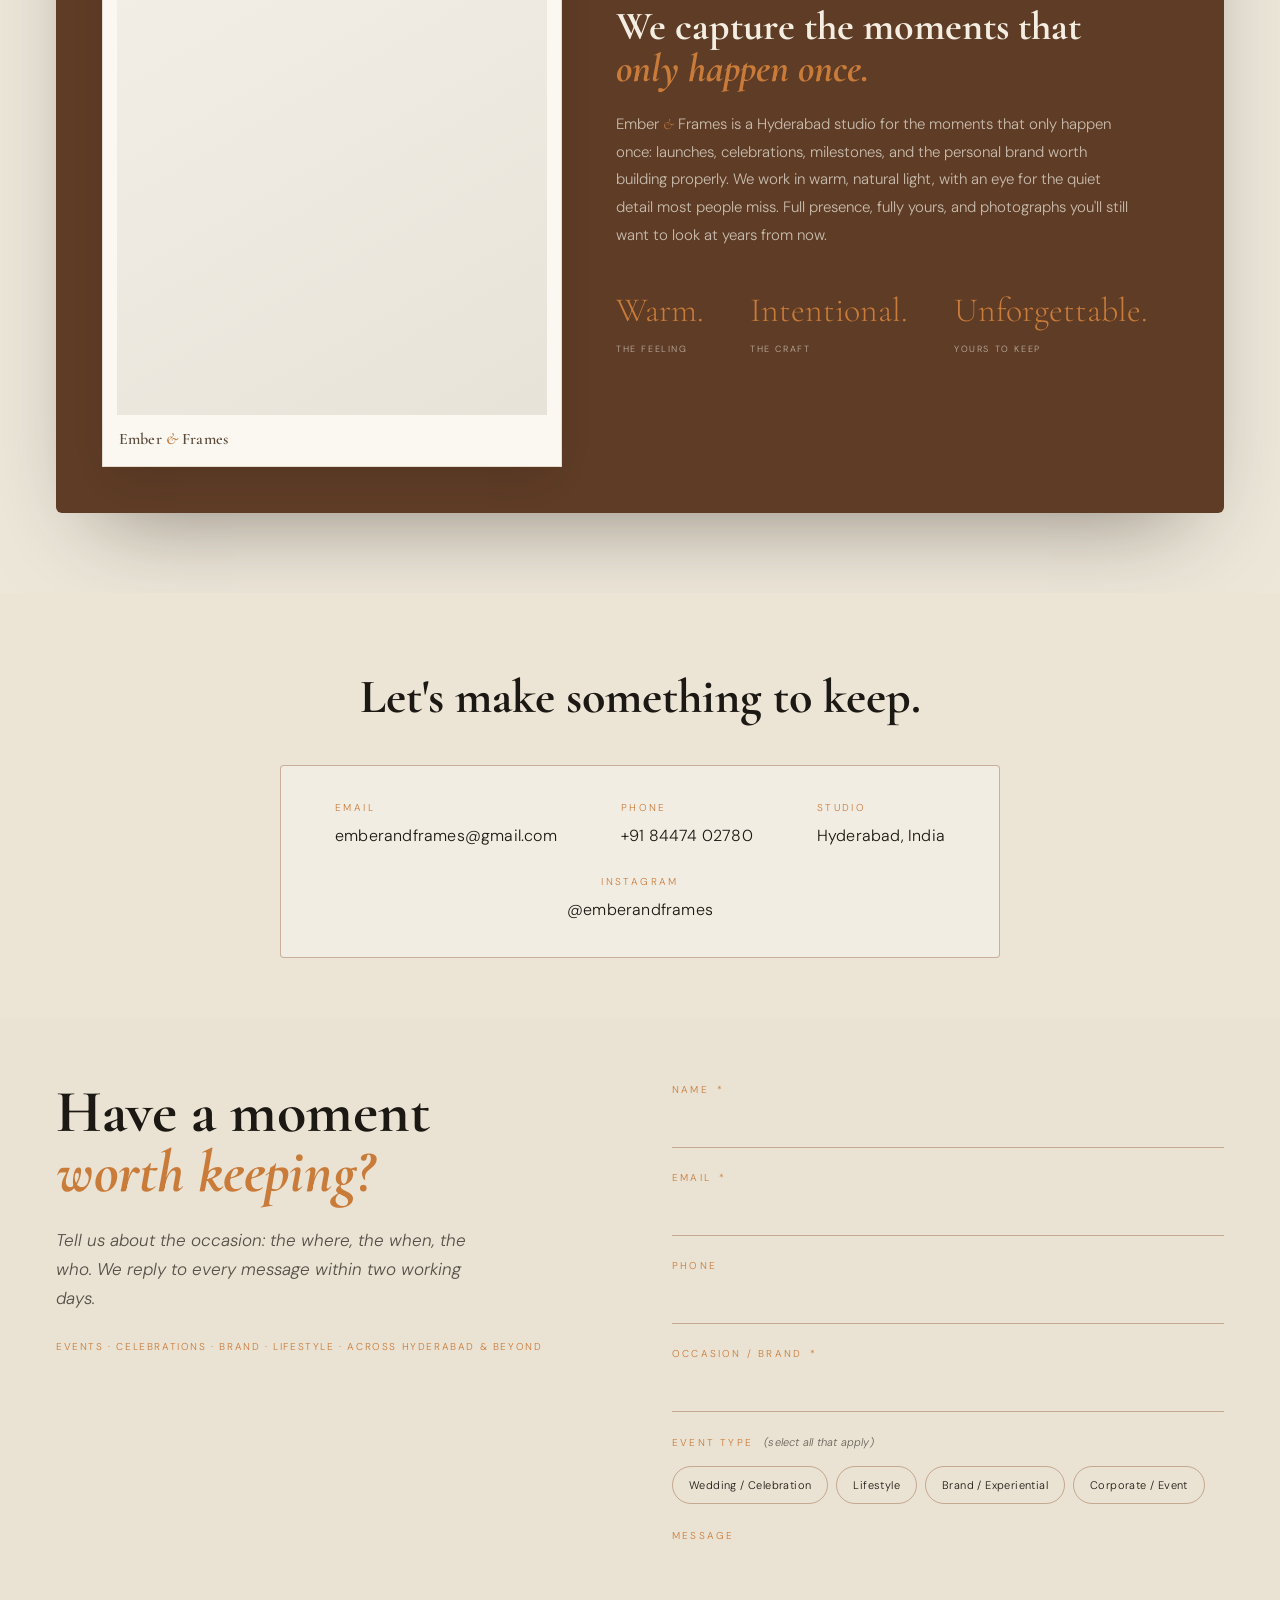
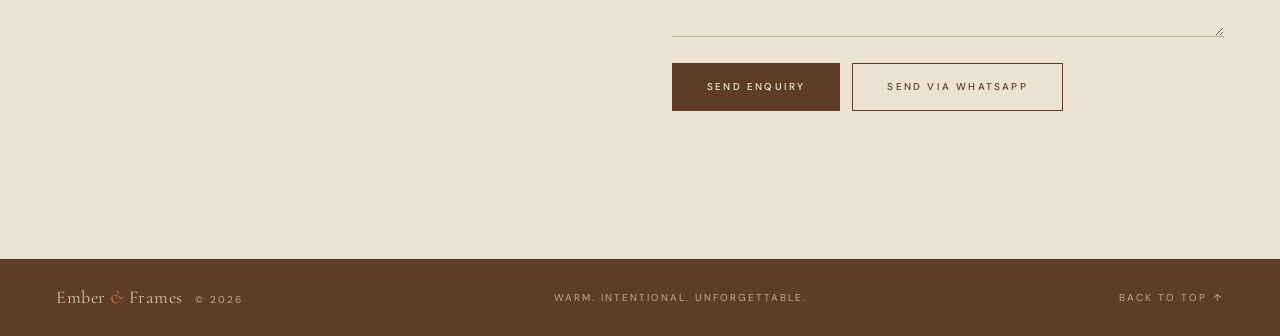
==== commit 5aecc451: "Update 06/07" ====
--- a/index.html
+++ b/index.html
@@ -10,7 +10,7 @@
 <title>Ember &amp; Frames — Events &amp; Lifestyle Photography, Hyderabad</title>
 <meta name="description" content="Ember &amp; Frames — events, celebrations, brand experiences and stories, photographed and filmed in Hyderabad. Warm, natural light and real, unposed moments.">
 <meta name="author" content="Ember &amp; Frames">
-<meta name="keywords" content="event photography Hyderabad, celebration photographer, brand experiential photography, lifestyle photography, films, Ember and Frames">
+<meta name="keywords" content="event photography Hyderabad, celebration photographer, brand experiential photography, lifestyle photography, films, Ember &amp; Frames">
 <link rel="canonical" href="https://emberandframes.github.io/events-portfolio/">
 
 <!-- Open Graph (WhatsApp / Facebook / LinkedIn preview) -->
@@ -29,7 +29,7 @@
 <meta name="twitter:description" content="Events, celebrations, brand experiences and stories — photographed and filmed in Hyderabad.">
 <meta name="twitter:image" content="https://emberandframes.github.io/events-portfolio/Photos/Arthi%20Sonthalia/DSC02840.jpg">
 
-<!-- Favicon (inline SVG, copper) -->
+<!-- Brand favicon — Ember & Frames viewfinder mark (external SVG) -->
 <link rel="icon" href="favicon.svg" type="image/svg+xml">
 <link rel="apple-touch-icon" href="favicon.svg">
 
@@ -68,8 +68,8 @@
 
 <a class="skip-link" href="#works">Skip to work</a>
 
-<!-- Ember & Frames brand mark — inline SVG sprite so the watermark ampersand renders in Cormorant Garamond (web fonts don't load in background-image SVGs) -->
-<svg class="ef-sprite" width="0" height="0" aria-hidden="true" focusable="false"><symbol id="ef-mark" viewBox="0 0 200 200"><g transform="rotate(12 100 100) translate(6 -6)"><rect x="46" y="46" width="108" height="108" rx="2" fill="none" stroke="#C97B3A" stroke-width="2.2"/></g><g fill="none" stroke="#1E1E1E" stroke-linecap="round" stroke-linejoin="round"><path d="M67 82 L67 55 L94 55" stroke-width="2.2"/><path d="M120 55 L147 55 L147 82" stroke-width="2.2"/><path d="M67 108 L67 135 L94 135" stroke-width="2.2"/><path d="M120 135 L147 135 L147 108" stroke-width="2.2"/><path d="M73 76 L73 61 L88 61" stroke-width="1.4"/><path d="M126 61 L141 61 L141 76" stroke-width="1.4"/><path d="M73 114 L73 129 L88 129" stroke-width="1.4"/><path d="M126 129 L141 129 L141 114" stroke-width="1.4"/></g><text x="107.1" y="95.4" text-anchor="middle" dominant-baseline="central" font-family="'Cormorant Garamond',Georgia,serif" font-weight="600" font-size="24.4" letter-spacing="0.5"><tspan fill="#1E1E1E">E</tspan><tspan dx="1.5" font-style="italic" font-size="31.2" fill="#C97B3A">&amp;</tspan><tspan dx="1.5" fill="#1E1E1E">F</tspan></text></symbol></svg>
+<!-- Ember & Frames brand mark — inline SVG sprite; the E&F is fully outlined (font-independent) so it renders identically on any system -->
+<svg class="ef-sprite" width="0" height="0" aria-hidden="true" focusable="false"><symbol id="ef-mark" viewBox="0 0 200 200"><g transform="rotate(12 100 100) translate(6 -6)"><rect x="46" y="46" width="108" height="108" rx="2" fill="none" stroke="#C97B3A" stroke-width="2.2"/></g><path d="M67 82 L67 55 L94 55" fill="none" stroke="#1E1E1E" stroke-width="2.2" stroke-linecap="round" stroke-linejoin="round"></path><path d="M120 55 L147 55 L147 82" fill="none" stroke="#1E1E1E" stroke-width="2.2" stroke-linecap="round" stroke-linejoin="round"></path><path d="M67 108 L67 135 L94 135" fill="none" stroke="#1E1E1E" stroke-width="2.2" stroke-linecap="round" stroke-linejoin="round"></path><path d="M120 135 L147 135 L147 108" fill="none" stroke="#1E1E1E" stroke-width="2.2" stroke-linecap="round" stroke-linejoin="round"></path><path d="M73 76 L73 61 L88 61" fill="none" stroke="#1E1E1E" stroke-width="1.4" stroke-linecap="round" stroke-linejoin="round"></path><path d="M126 61 L141 61 L141 76" fill="none" stroke="#1E1E1E" stroke-width="1.4" stroke-linecap="round" stroke-linejoin="round"></path><path d="M73 114 L73 129 L88 129" fill="none" stroke="#1E1E1E" stroke-width="1.4" stroke-linecap="round" stroke-linejoin="round"></path><path d="M126 129 L141 129 L141 114" fill="none" stroke="#1E1E1E" stroke-width="1.4" stroke-linecap="round" stroke-linejoin="round"></path><path d="M475.849365234375 0H41.8250732421875Q39.10009765625 0 39.10009765625 6.0Q39.10009765625 12 41.8250732421875 12Q74.750244140625 12 90.850341796875 17.0Q106.950439453125 22 112.36297607421875 37.0Q117.7755126953125 52 117.7755126953125 81V544Q117.7755126953125 573 112.36297607421875 587.5Q106.950439453125 602 90.850341796875 607.5Q74.750244140625 613 41.8250732421875 613Q39.10009765625 613 39.10009765625 619.0Q39.10009765625 625 41.8250732421875 625H458.1243896484375Q467.849365234375 625 467.849365234375 616L469.849365234375 486.30029296875Q469.849365234375 484.0252685546875 464.71185302734375 483.30029296875Q459.5743408203125 482.5753173828125 458.1243896484375 485.5753173828125Q446.5247802734375 542.650146484375 411.550048828125 570.7001953125Q376.5753173828125 598.750244140625 319.5257568359375 598.750244140625H278.7998046875Q254.1243896484375 598.750244140625 239.61175537109375 593.3877563476562Q225.09912109375 588.0252685546875 218.96160888671875 575.3377075195312Q212.8240966796875 562.650146484375 212.8240966796875 541.6248779296875V85Q212.8240966796875 63.5247802734375 218.23663330078125 50.249755859375Q223.649169921875 36.9747314453125 235.98687744140625 31.249755859375Q248.3245849609375 25.5247802734375 270.10009765625 25.5247802734375H319.3265380859375Q386.8756103515625 25.5247802734375 428.9251708984375 58.349853515625Q470.9747314453125 91.1749267578125 488.849365234375 155.4246826171875Q489.5743408203125 158.4246826171875 495.21185302734375 157.19970703125Q500.849365234375 155.9747314453125 500.849365234375 153.69970703125Q496.849365234375 125.5247802734375 493.98687744140625 86.849853515625Q491.1243896484375 48.1749267578125 491.1243896484375 15Q491.1243896484375 0 475.849365234375 0ZM419.849365234375 226.30029296875Q419.849365234375 268.400390625 392.149658203125 290.38775634765625Q364.449951171875 312.3751220703125 307.750244140625 312.3751220703125H167.5247802734375V337.89990234375H309.30029296875Q364.7249755859375 337.89990234375 391.78717041015625 357.0247802734375Q418.849365234375 376.149658203125 418.849365234375 411.9747314453125Q418.849365234375 414.69970703125 424.48687744140625 414.69970703125Q430.1243896484375 414.69970703125 430.1243896484375 411.9747314453125Q430.1243896484375 380.0748291015625 429.6243896484375 362.26239013671875Q429.1243896484375 344.449951171875 429.1243896484375 325Q429.1243896484375 300.8250732421875 430.48687744140625 277.51263427734375Q431.849365234375 254.2001953125 431.849365234375 226.30029296875Q431.849365234375 224.30029296875 425.849365234375 224.30029296875Q419.849365234375 224.30029296875 419.849365234375 226.30029296875Z" fill="#1E1E1E" transform="translate(79.919 105.263) scale(0.02440 -0.02440)"/><path d="M313.249755859375 -12Q250.6248779296875 -12 201.58746337890625 12.36248779296875Q152.550048828125 36.7249755859375 120.10009765625 78.2249755859375Q87.650146484375 119.7249755859375 75.78765869140625 171.7249755859375Q63.9251708984375 223.7249755859375 75.650146484375 278Q87.650146484375 333 121.06268310546875 375.0Q154.4752197265625 417 202.150146484375 441.0Q249.8250732421875 465 301.7998046875 465Q327.5247802734375 465 351.69970703125 458.81243896484375Q375.8746337890625 452.6248779296875 395.049560546875 437.69970703125L321.950439453125 369.3255615234375Q308.5753173828125 410.0252685546875 287.78765869140625 423.06268310546875Q267 436.10009765625 248.89990234375 436.10009765625Q224.0748291015625 436.10009765625 205.3746337890625 418.60009765625Q186.6744384765625 401.10009765625 174.249267578125 372.46258544921875Q161.8240966796875 343.8250732421875 155.7239990234375 310Q145.89892578125 248 158.448974609375 198.03741455078125Q170.9990234375 148.0748291015625 199.23663330078125 112.69970703125Q227.4742431640625 77.3245849609375 266.48687744140625 58.36199951171875Q305.49951171875 39.3994140625 348.8746337890625 39.3994140625Q407.349853515625 39.3994140625 456.26239013671875 71.03692626953125Q505.1749267578125 102.6744384765625 536.0374145507812 162.91204833984375Q566.89990234375 223.149658203125 570.1749267578125 309L590.5247802734375 303Q583.249755859375 199.1749267578125 545.3872680664062 128.81243896484375Q507.5247802734375 58.449951171875 447.5247802734375 23.2249755859375Q387.5247802734375 -12 313.249755859375 -12ZM122.9747314453125 192.3751220703125 110.349853515625 205Q142.7249755859375 232.8250732421875 185.2750244140625 266.46258544921875Q227.8250732421875 300.10009765625 272.10009765625 336.8250732421875Q316.3751220703125 373.550048828125 353.8751220703125 410.550048828125Q391.3751220703125 447.550048828125 414.73760986328125 482.60009765625Q438.10009765625 517.650146484375 438.10009765625 547.5753173828125Q438.10009765625 568.0252685546875 430.2001953125 578.1627807617188Q422.30029296875 588.30029296875 412.400390625 594.0753173828125Q402.50048828125 599.850341796875 394.6005859375 608.750244140625Q386.70068359375 617.650146484375 386.70068359375 635.89990234375Q386.70068359375 656.149658203125 398.91302490234375 668.3619995117188Q411.1253662109375 680.5743408203125 430.3751220703125 680.5743408203125Q458.349853515625 680.5743408203125 472.349853515625 658.0869750976562Q486.349853515625 635.599609375 486.349853515625 601.149658203125Q486.349853515625 554.7998046875 463.749755859375 511.43731689453125Q441.149658203125 468.0748291015625 403.2745361328125 426.7998046875Q365.3994140625 385.5247802734375 317.849365234375 345.88726806640625Q270.29931640625 306.249755859375 219.98687744140625 268.0748291015625Q169.6744384765625 229.89990234375 122.9747314453125 192.3751220703125ZM389.650146484375 217.3255615234375Q377.4752197265625 217.3255615234375 367.21282958984375 225.2755126953125Q356.950439453125 233.2254638671875 356.950439453125 253.850341796875Q356.950439453125 282.750244140625 376.0753173828125 309.46258544921875Q395.2001953125 336.1749267578125 425.2750244140625 353.2998046875Q455.349853515625 370.4246826171875 486.69970703125 370.4246826171875Q514.149658203125 370.4246826171875 542.8746337890625 358.9246826171875Q571.599609375 347.4246826171875 600.3245849609375 332.06219482421875Q629.049560546875 316.69970703125 655.1870727539062 305.19970703125Q681.3245849609375 293.69970703125 703.3245849609375 293.69970703125Q716.599609375 293.69970703125 724.8245849609375 298.83721923828125Q733.049560546875 303.9747314453125 733.049560546875 312.4246826171875Q733.049560546875 321.69970703125 726.0121459960938 328.4747314453125Q718.9747314453125 335.249755859375 711.7998046875 343.9747314453125Q704.6248779296875 352.69970703125 704.6248779296875 365.599609375Q704.6248779296875 378.049560546875 713.1622924804688 385.2244873046875Q721.69970703125 392.3994140625 737.049560546875 392.3994140625Q749.949462890625 392.3994140625 759.349365234375 385.08697509765625Q768.749267578125 377.7745361328125 768.749267578125 356.149658203125Q768.749267578125 329.249755859375 752.9868774414062 302.1749267578125Q737.2244873046875 275.10009765625 711.149658203125 257.11273193359375Q685.0748291015625 239.1253662109375 654.7249755859375 239.1253662109375Q628.2750244140625 239.1253662109375 599.550048828125 251.48785400390625Q570.8250732421875 263.850341796875 541.3250732421875 280.21282958984375Q511.8250732421875 296.5753173828125 483.46258544921875 308.93780517578125Q455.10009765625 321.30029296875 430.10009765625 321.30029296875Q413.650146484375 321.30029296875 405.650146484375 315.16278076171875Q397.650146484375 309.0252685546875 397.650146484375 300.30029296875Q397.650146484375 290.30029296875 403.3250732421875 281.80029296875Q409 273.30029296875 414.6749267578125 264.80029296875Q420.349853515625 256.30029296875 420.349853515625 245.850341796875Q420.349853515625 236.6754150390625 413.6749267578125 227.00048828125Q407 217.3255615234375 389.650146484375 217.3255615234375Z" fill="#C97B3A" transform="translate(95.278 105.263) scale(0.03120 -0.03120)"/><path d="M36.750244140625 0Q34.0252685546875 0 34.0252685546875 6.0Q34.0252685546875 12 36.750244140625 12Q71.850341796875 12 89.03790283203125 17.0Q106.2254638671875 22 112.00048828125 37.0Q117.7755126953125 52 117.7755126953125 81V544Q117.7755126953125 573 112.36297607421875 587.5Q106.950439453125 602 90.850341796875 607.5Q74.750244140625 613 41.8250732421875 613Q39.10009765625 613 39.10009765625 619.0Q39.10009765625 625 41.8250732421875 625H458.1243896484375Q467.849365234375 625 467.849365234375 616L469.849365234375 486.30029296875Q469.849365234375 484.0252685546875 464.71185302734375 483.30029296875Q459.5743408203125 482.5753173828125 458.1243896484375 485.5753173828125Q446.5247802734375 542.650146484375 411.550048828125 570.7001953125Q376.5753173828125 598.750244140625 319.5257568359375 598.750244140625H278.7998046875Q242.19921875 598.750244140625 227.51165771484375 586.0252685546875Q212.8240966796875 573.30029296875 212.8240966796875 543V85Q212.8240966796875 55 220.96160888671875 39.5Q229.09912109375 24 253.19921875 18.0Q277.29931640625 12 324.7745361328125 12Q327.049560546875 12 327.049560546875 6.0Q327.049560546875 0 324.7745361328125 0Q291.3245849609375 0 252.3746337890625 1.0Q213.4246826171875 2 162.89990234375 2Q128 2 95.10009765625 1.0Q62.2001953125 0 36.750244140625 0ZM407.849365234375 215.0252685546875Q407.849365234375 256.400390625 379.46209716796875 278.38775634765625Q351.0748291015625 300.3751220703125 293.1749267578125 300.3751220703125H167.5247802734375V325.89990234375H295Q352.0748291015625 325.89990234375 379.46209716796875 345.5247802734375Q406.849365234375 365.149658203125 406.849365234375 400.69970703125Q406.849365234375 402.69970703125 412.849365234375 402.69970703125Q418.849365234375 402.69970703125 418.849365234375 400.69970703125Q418.849365234375 368.0748291015625 418.349365234375 350.26239013671875Q417.849365234375 332.449951171875 417.849365234375 313Q417.849365234375 288.8250732421875 418.849365234375 265.51263427734375Q419.849365234375 242.2001953125 419.849365234375 215.0252685546875Q419.849365234375 212.30029296875 413.849365234375 212.30029296875Q407.849365234375 212.30029296875 407.849365234375 215.0252685546875Z" fill="#1E1E1E" transform="translate(120.997 105.263) scale(0.02440 -0.02440)"/></symbol></svg>
 
 <!-- ============ STICKY TOP BAR ============ -->
 <header class="topbar" id="topbar">
@@ -119,7 +119,7 @@
       <div>
         <p class="reveal hero__eyebrow" data-reveal>Events &amp; Lifestyle · Hyderabad</p>
         <h1 class="reveal hero__title" data-reveal>An exhibition<br>of everyday<br><span class="italic accent">people.</span></h1>
-        <p class="reveal hero__lead" data-reveal>Celebrations, brand experiences, and the personal frames in between — photographed and filmed across Hyderabad, the way they actually felt.</p>
+        <p class="reveal hero__lead" data-reveal>Celebrations, brand experiences, and the personal frames in between, photographed and filmed across Hyderabad, the way they actually felt.</p>
         <div class="reveal hero__cta" data-reveal>
           <a href="#works" class="btn btn-pill btn-accent">View Work</a>
           <a href="#contact" class="btn btn-pill btn-ghost">Start a Conversation</a>
@@ -157,8 +157,8 @@
   <!-- ============ EVENTS / COLLECTIONS ============ -->
   <section id="events" class="section section--events padx">
     <div class="reveal head head--center wrap" data-reveal>
+      <h2 class="head__title">Collections</h2>
       <p class="eyebrow">Events, in full</p>
-      <h2 class="head__title">Collections</h2>
     </div>
     <div id="events-root"><!-- rendered from js/data.js --></div>
   </section>
@@ -177,7 +177,7 @@
       <div>
         <p class="eyebrow">About the studio</p>
         <h2 class="about__title">We capture the moments that<br><span class="italic accent">only happen once.</span></h2>
-        <p class="about__copy">Ember &amp; Frames is a Hyderabad studio for the moments that only happen once — launches, celebrations, milestones, and the personal brand worth building properly. We work in warm, natural light, with an eye for the quiet detail most people miss. Full presence, fully yours — and photographs you'll still want to look at years from now.</p>
+        <p class="about__copy">Ember <span class="amp">&amp;</span> Frames is a Hyderabad studio for the moments that only happen once: launches, celebrations, milestones, and the personal brand worth building properly. We work in warm, natural light, with an eye for the quiet detail most people miss. Full presence, fully yours, and photographs you'll still want to look at years from now.</p>
         <div class="about__stats">
           <div><div class="about__stat-num">Warm.</div><div class="about__stat-label">The feeling</div></div>
           <div><div class="about__stat-num">Intentional.</div><div class="about__stat-label">The craft</div></div>
@@ -219,8 +219,8 @@
     <div class="reveal enquiry" data-reveal>
       <div>
         <h2 class="enquiry__title">Have a moment<br><span class="italic accent">worth keeping?</span></h2>
-        <p class="enquiry__copy">Tell us about the occasion — the where, the when, the who. We reply to every message within two working days.</p>
-        <p class="enquiry__note">Events · Celebrations · Brand · Lifestyle — across Hyderabad &amp; beyond</p>
+        <p class="enquiry__copy">Tell us about the occasion: the where, the when, the who. We reply to every message within two working days.</p>
+        <p class="enquiry__note">Events · Celebrations · Brand · Lifestyle · across Hyderabad &amp; beyond</p>
       </div>
 
       <form class="form" id="enquiry-form" novalidate>
--- a/css/styles.css
+++ b/css/styles.css
@@ -124,7 +124,7 @@
   padding:14px 56px;
 }
 .topbar__brand{
-  font-family:var(--serif);font-size:21px;font-weight:600;letter-spacing:.01em;line-height:1;
+  font-family:var(--serif);font-size:22px;font-weight:600;letter-spacing:.01em;line-height:1;
   color:var(--cream);text-decoration:none;white-space:nowrap;
 }
 .topbar__nav{display:flex;align-items:center;gap:26px;}
@@ -231,8 +231,8 @@
 
 /* ---------- 7. Section headings + type ---------- */
 .section{position:relative;}
-.section--works{padding:96px 56px 40px;background:var(--paper);}
-.section--events{padding:40px 56px 80px;background:#efeadf;}
+.section--works{padding:96px 56px 56px;background:var(--paper);}
+.section--events{padding:80px 56px 88px;background:#e7ddca;border-top:1px solid rgba(143,82,48,.18);}
 .section--about{padding:80px 56px;background:#ede7da;}
 .section--contact{padding:80px 56px 60px;background:#ece5d6;text-align:center;}
 .section--enquiry{padding:64px 56px 88px;background:#eae2d2;}
@@ -279,10 +279,27 @@
 /* watermark — Ember & Frames brand mark (inline SVG so the ampersand uses Cormorant Garamond) */
 .ef-sprite{position:absolute;width:0;height:0;overflow:hidden;}
 .wall .dev .wmark,.event-grid .dev .wmark,.hero__print .dev .wmark,.about .dev .wmark{
+  display:none; /* watermark burned into image file — overlay disabled to avoid doubling */
   position:absolute;right:6px;bottom:6px;z-index:6;pointer-events:none;
   width:46px;height:46px;opacity:.85;
   filter:drop-shadow(0 0 2px rgba(245,239,230,.95)) drop-shadow(0 1px 2px rgba(0,0,0,.28));
 }
+
+/* video watermark — overlay text mark (videos can't carry a burned-in mark) */
+.event-grid .dev.vid .vwmark{
+  position:absolute;left:12px;top:11px;z-index:7;pointer-events:none;
+  font-family:var(--serif);font-size:15px;font-weight:600;line-height:1;letter-spacing:.01em;
+  color:rgba(244,238,226,.9);text-shadow:0 1px 4px rgba(0,0,0,.6);
+}
+.event-grid .dev.vid .vwmark .amp{color:var(--accent);font-style:italic;}
+/* when the tile is taken fullscreen, the wrapper (not the bare <video>) fills the
+   screen so the watermark stays visible; scale it up for the larger canvas */
+.dev.vid:fullscreen{display:flex;align-items:center;justify-content:center;background:#000;}
+.dev.vid:fullscreen video{width:100%;height:100%;object-fit:contain;}
+.dev.vid:fullscreen .vwmark{font-size:clamp(18px,2.4vw,30px);left:22px;top:20px;}
+.dev.vid:-webkit-full-screen{display:flex;align-items:center;justify-content:center;background:#000;}
+.dev.vid:-webkit-full-screen video{width:100%;height:100%;object-fit:contain;}
+.dev.vid:-webkit-full-screen .vwmark{font-size:clamp(18px,2.4vw,30px);left:22px;top:20px;}
 
 /* click affordance */
 .wall .dev,.event-grid .dev{cursor:zoom-in;}
@@ -397,7 +414,7 @@
 /* ---------- 14. Footer ---------- */
 .footer{background:var(--dark);padding:24px 56px;display:flex;justify-content:space-between;align-items:center;gap:14px;}
 .footer span,.footer a{font-family:var(--sans);font-size:10px;letter-spacing:.2em;text-transform:uppercase;color:rgba(239,233,221,.64);font-weight:400;}
-.footer .footer__brand{font-family:var(--serif);font-size:19px;letter-spacing:.5px;text-transform:none;color:rgba(239,233,221,.78);}
+.footer .footer__brand{font-family:var(--serif);font-size:18px;letter-spacing:.5px;text-transform:none;color:rgba(239,233,221,.78);}
 .footer__brand .amp{font-family:var(--serif);font-style:italic;font-size:inherit;text-transform:none;letter-spacing:0;color:var(--accent);}
 .footer__left{display:inline-flex;align-items:baseline;gap:12px;}
 .footer a{text-decoration:none;transition:color .2s;}
@@ -446,6 +463,7 @@
 .lb[data-open="1"] .lb-img{transform:scale(1);opacity:1;}
 .lb[data-swap="1"] .lb-img{opacity:0;}
 .lb-wmark{
+  display:none; /* burned into the image file — overlay disabled */
   position:absolute;right:14px;bottom:14px;width:58px;height:58px;z-index:2;pointer-events:none;
   opacity:0;transition:opacity .4s ease .15s;
   filter:drop-shadow(0 0 2px rgba(245,239,230,.9)) drop-shadow(0 1px 3px rgba(0,0,0,.4));
@@ -482,8 +500,9 @@
 @media (max-width:760px){
   .padx{padding-left:20px;padding-right:20px;}
   .topbar__inner{padding:12px 20px;}
-  .topbar__nav{gap:14px;}
+  .topbar__nav{gap:8px;}
   .topbar__nav a:not(.btn){display:none;}
+  .hero__links{gap:8px;}
   .hero__links a:not(.btn){display:none;}
   .nav-toggle{display:flex;}
   .hero__body{grid-template-columns:1fr;gap:32px;padding-top:8px;padding-bottom:48px;}
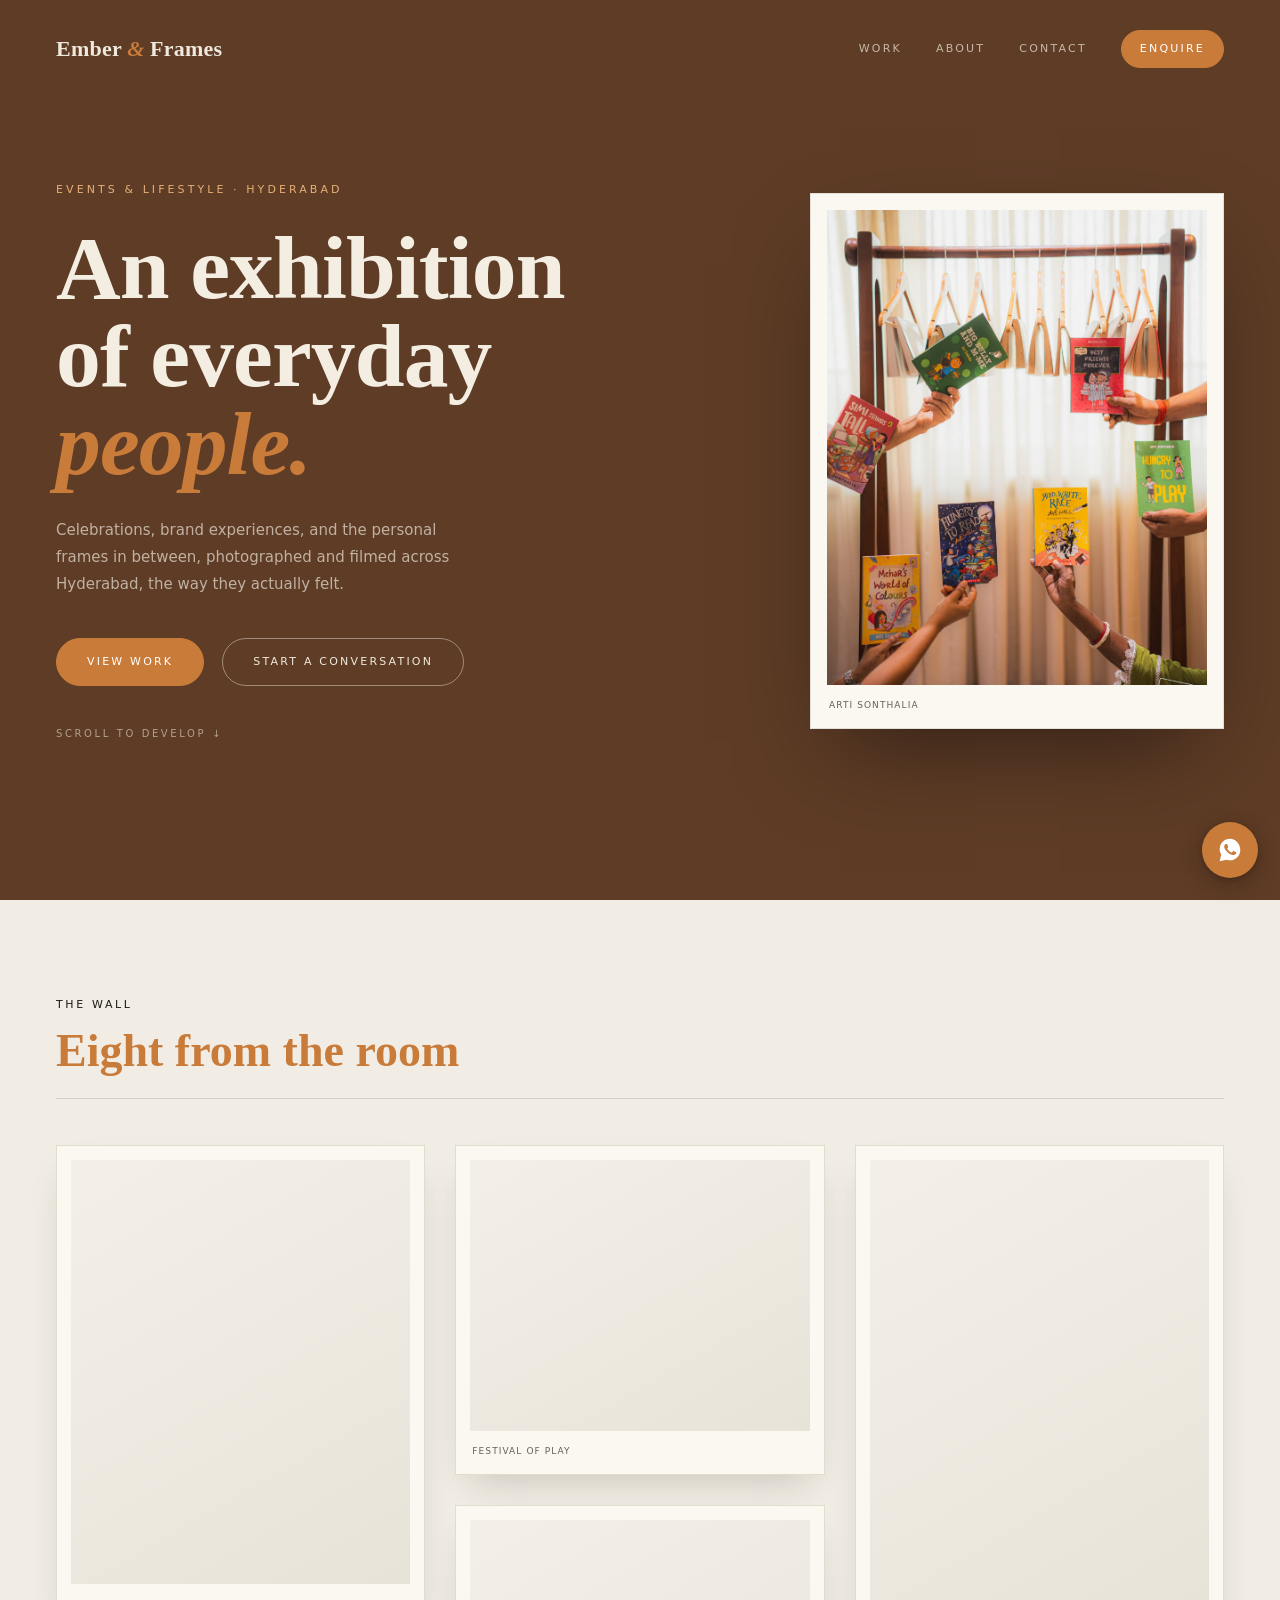
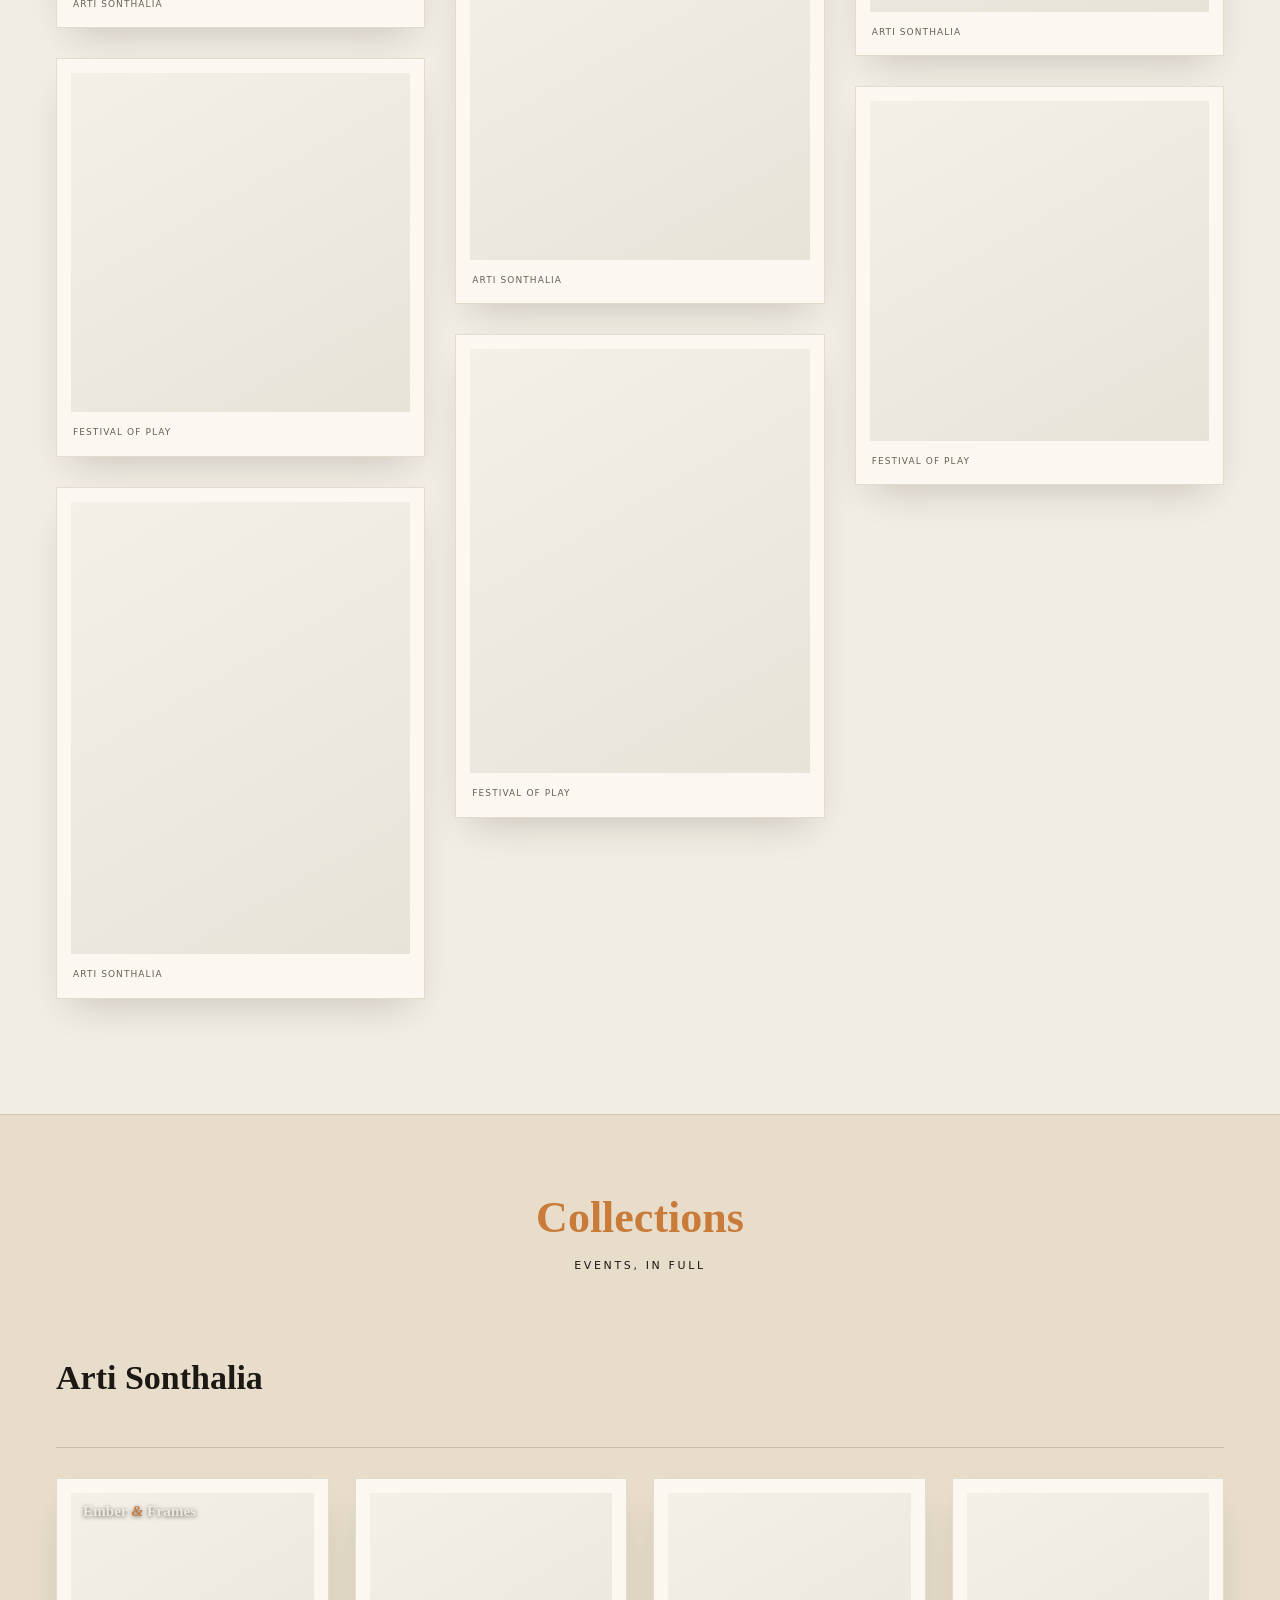
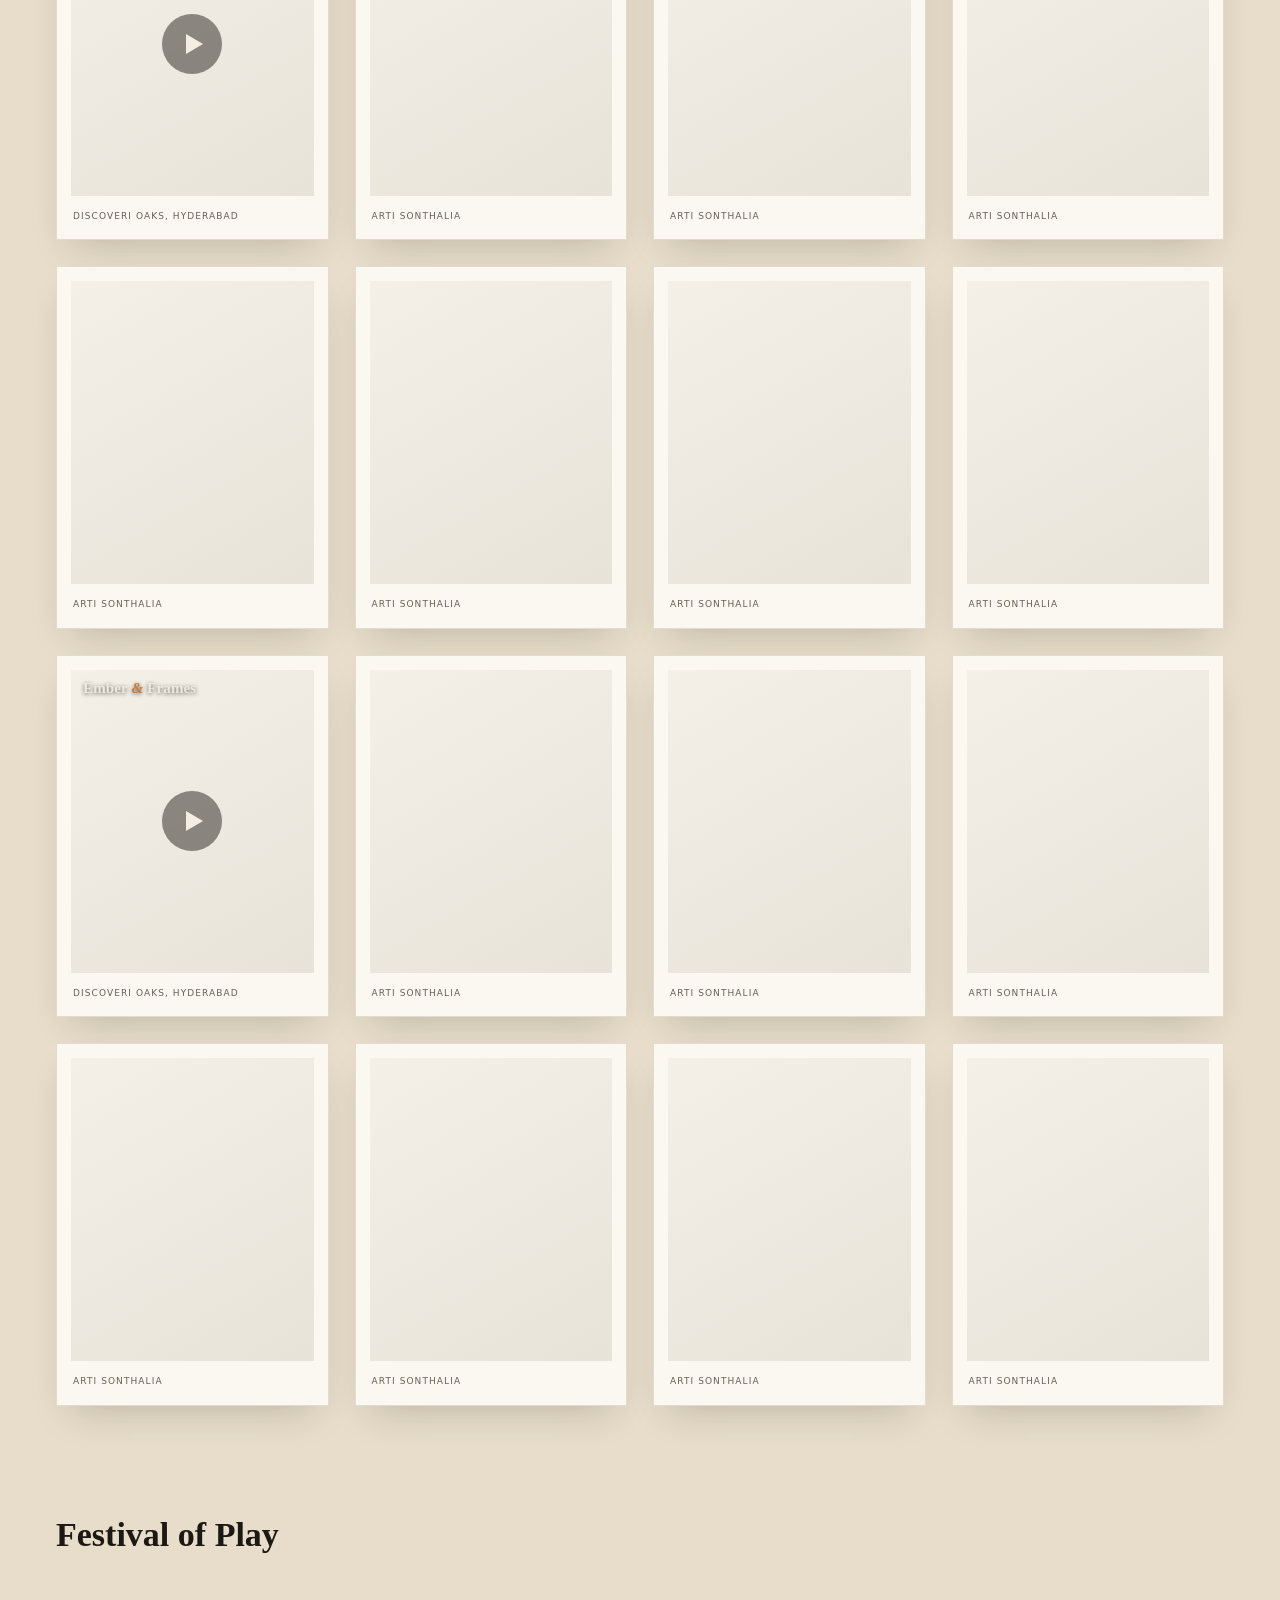
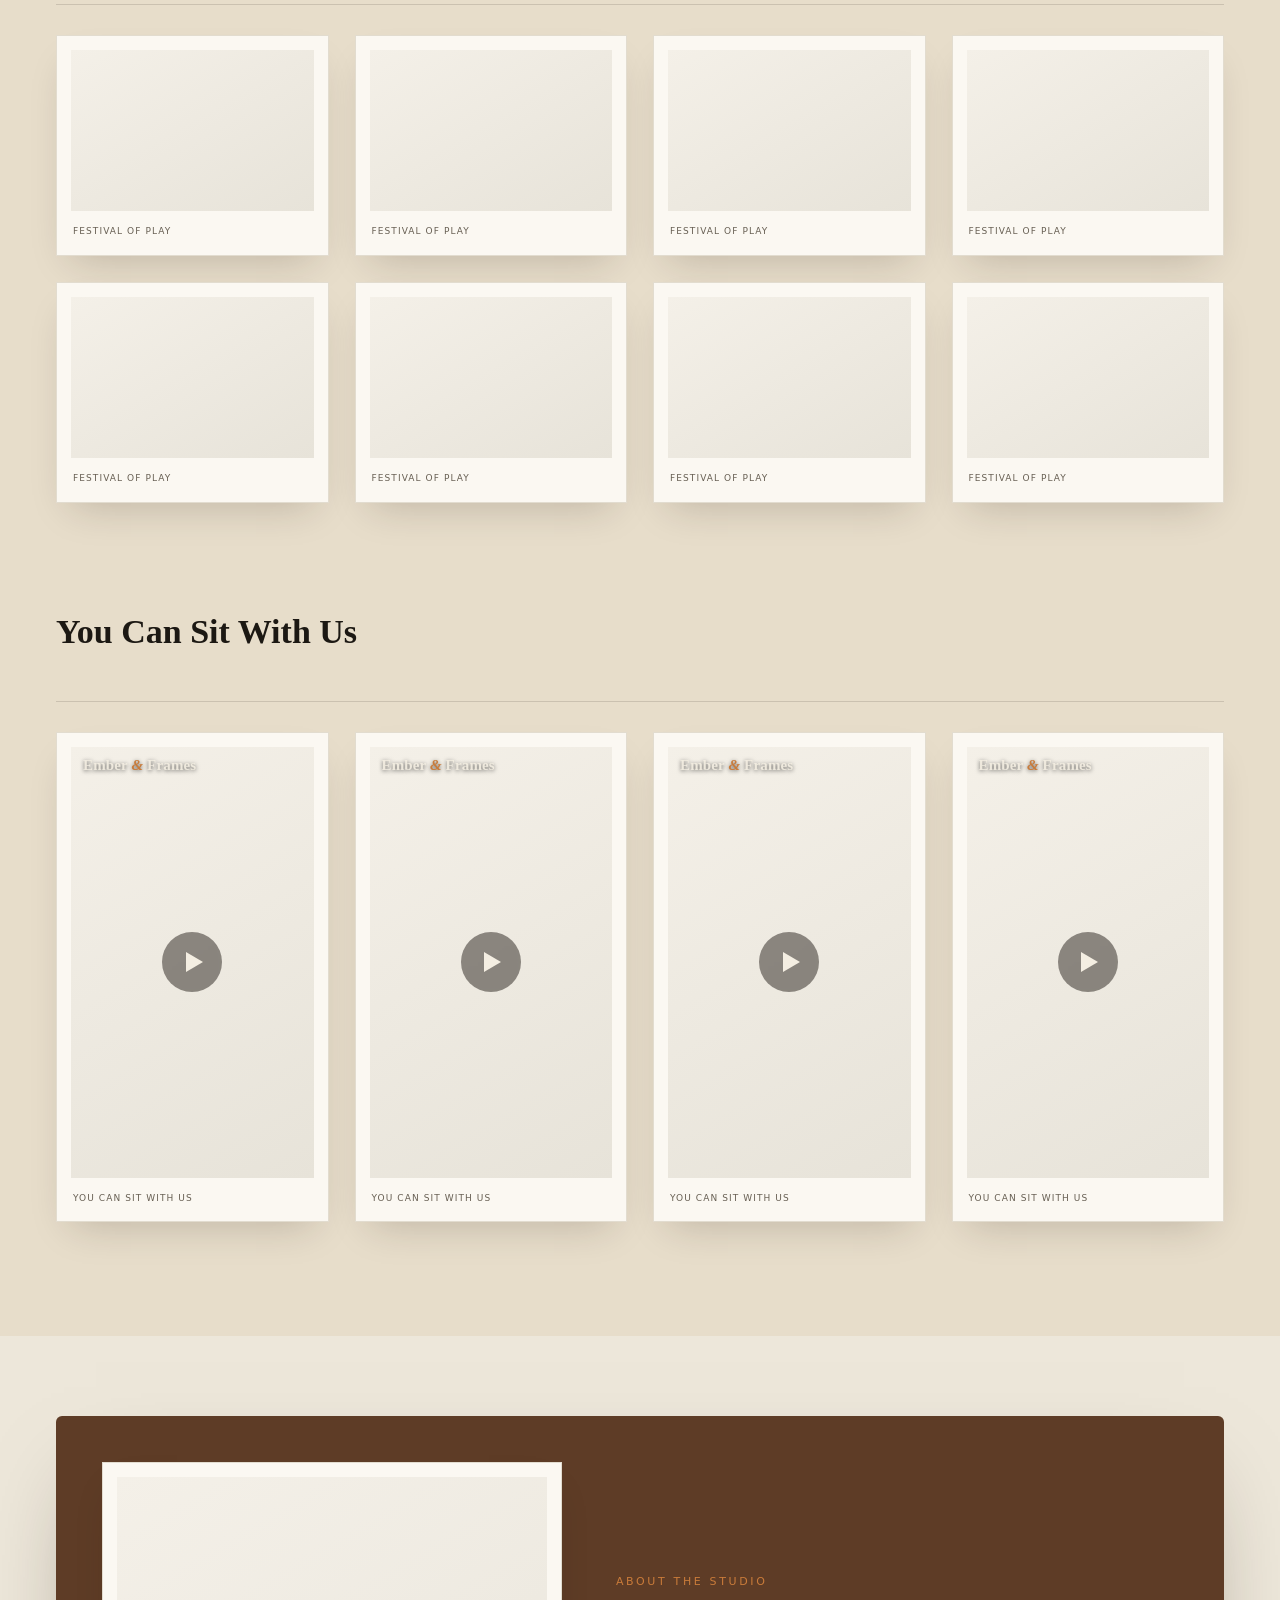
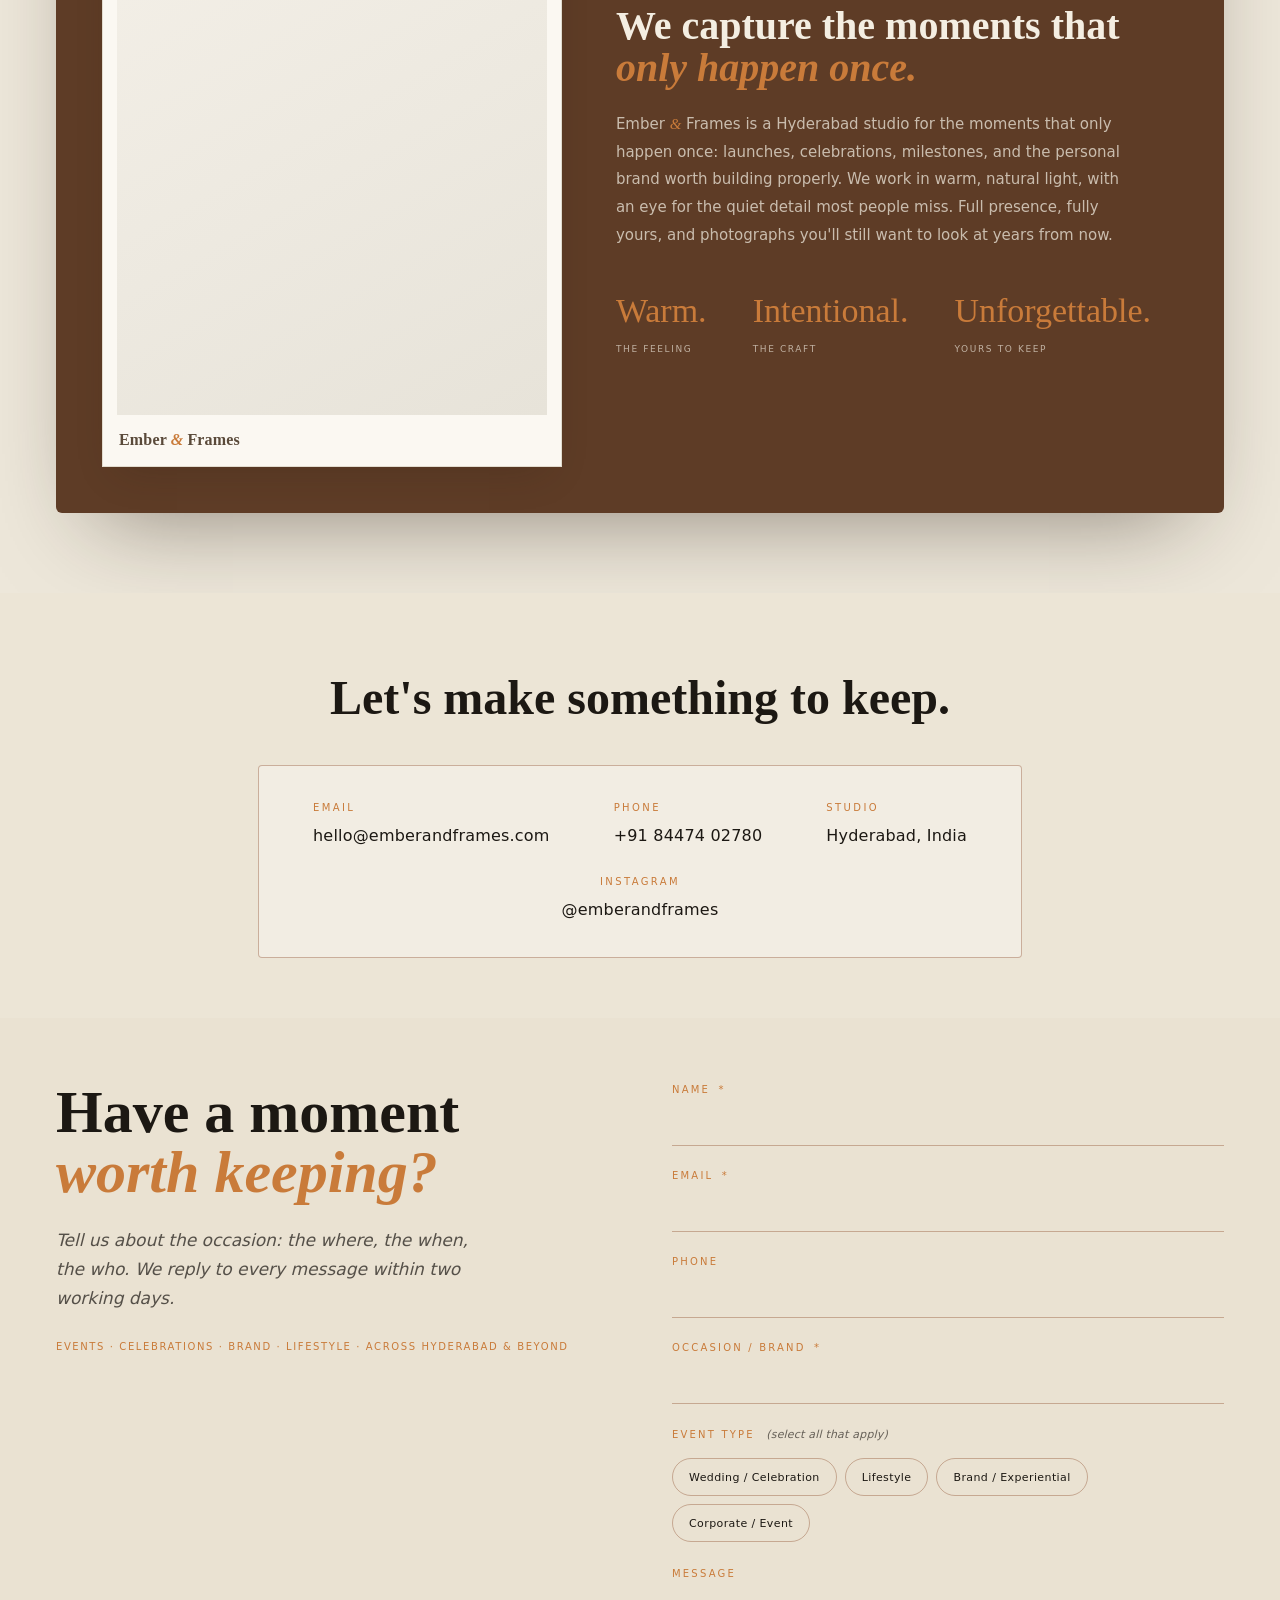
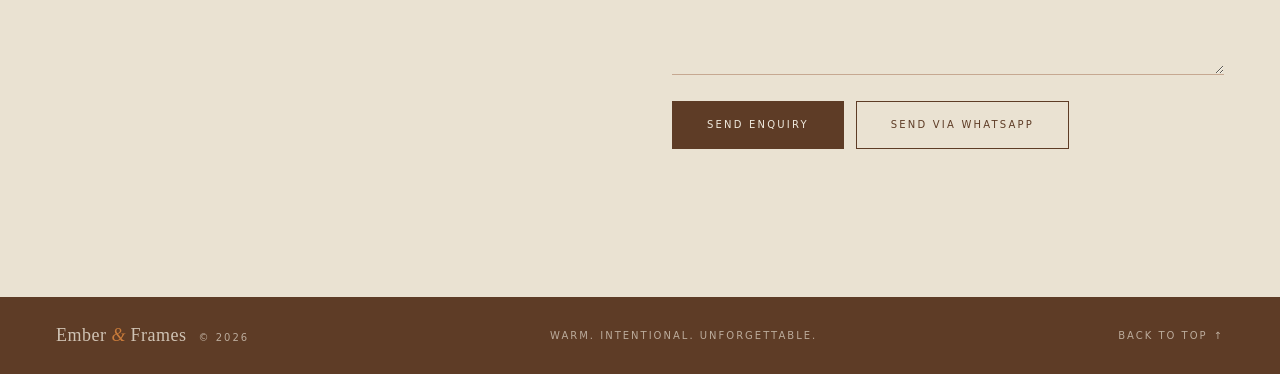
==== commit 8485ba6e: "Update 07/07" ====
--- a/index.html
+++ b/index.html
@@ -3,6 +3,9 @@
 <head>
 <meta charset="utf-8">
 <meta name="viewport" content="width=device-width, initial-scale=1, viewport-fit=cover">
+<!-- Security: CSP + referrer policy delivered via <meta>; GitHub Pages cannot send custom HTTP headers. -->
+<meta http-equiv="Content-Security-Policy" content="default-src 'self'; base-uri 'self'; object-src 'none'; script-src 'self'; style-src 'self' 'unsafe-inline' https://fonts.googleapis.com; font-src 'self' https://fonts.gstatic.com; img-src 'self' data: https:; media-src 'self'; connect-src 'self'; form-action 'self'; upgrade-insecure-requests">
+<meta name="referrer" content="strict-origin-when-cross-origin">
 <meta name="format-detection" content="telephone=no">
 <meta name="theme-color" content="#5e3c26">
 <meta name="robots" content="index, follow">
@@ -49,7 +52,7 @@
   "name": "Ember & Frames",
   "description": "Events, celebrations, brand experiences and lifestyle photography and films in Hyderabad.",
   "image": "https://emberandframes.github.io/events-portfolio/Photos/Arthi%20Sonthalia/DSC02840.jpg",
-  "email": "emberandframes@gmail.com",
+  "email": "hello@emberandframes.com",
   "telephone": "+91-84474-02780",
   "areaServed": "Hyderabad, India",
   "address": { "@type": "PostalAddress", "addressLocality": "Hyderabad", "addressCountry": "IN" }
@@ -196,7 +199,7 @@
       <div class="contact-card">
         <div class="contact-item">
           <span class="contact-item__label">Email</span>
-          <span class="contact-item__value"><a href="mailto:emberandframes@gmail.com">emberandframes@gmail.com</a></span>
+          <span class="contact-item__value"><a href="mailto:hello@emberandframes.com?subject=An%20events%20shoot%20in%20mind&amp;body=Hi%20Ember%20%26%20Frames%2C%0A%0AYour%20events%20work%20is%20beautiful.%20I'd%20love%20to%20talk%20about%20a%20shoot.%20Here's%20a%20little%20about%20what%20I%20have%20in%20mind%3A%0A%0A">hello@emberandframes.com</a></span>
         </div>
         <div class="contact-item">
           <span class="contact-item__label">Phone</span>
@@ -208,7 +211,7 @@
         </div>
         <div class="contact-item contact-item--full">
           <span class="contact-item__label">Instagram</span>
-          <span class="contact-item__value"><a href="https://www.instagram.com/emberandframes" target="_blank" rel="noopener">@emberandframes</a></span>
+          <span class="contact-item__value"><a href="https://www.instagram.com/emberandframes" target="_blank" rel="noopener noreferrer">@emberandframes</a></span>
         </div>
       </div>
     </div>
@@ -275,7 +278,7 @@
 </div>
 
 <!-- ============ WhatsApp FAB ============ -->
-<a class="wa-fab" href="https://wa.me/918447402780" target="_blank" rel="noopener" aria-label="Chat on WhatsApp">
+<a class="wa-fab" href="https://wa.me/918447402780?text=Hi%20Ember%20%26%20Frames%2C%20your%20events%20work%20is%20beautiful.%20I'd%20love%20to%20talk%20about%20a%20shoot." target="_blank" rel="noopener noreferrer" aria-label="Chat on WhatsApp">
   <span class="wa-fab__label">Chat on WhatsApp</span>
   <svg viewBox="0 0 32 32" aria-hidden="true"><path d="M16.04 4C9.93 4 5 8.93 5 15.04c0 2.13.6 4.13 1.64 5.84L5 28l7.3-1.6a11 11 0 0 0 3.74.66h.01C22.15 27.06 27 22.13 27 16.02 27 9.91 22.15 4 16.04 4Zm6.46 15.69c-.27.76-1.59 1.46-2.18 1.51-.59.06-1.13.27-3.8-.79-3.2-1.26-5.23-4.5-5.39-4.71-.16-.21-1.28-1.7-1.28-3.24 0-1.54.81-2.3 1.1-2.62.27-.3.59-.37.79-.37l.57.01c.18 0 .43-.07.67.51.27.65.91 2.24.99 2.4.08.16.13.35.02.56-.1.21-.16.35-.32.54-.16.19-.34.42-.48.56-.16.16-.33.34-.14.66.19.32.85 1.4 1.83 2.27 1.26 1.12 2.32 1.47 2.64 1.63.32.16.51.13.7-.08.19-.21.81-.94 1.03-1.27.21-.32.43-.27.71-.16.29.1 1.85.87 2.17 1.03.32.16.53.24.61.37.08.13.08.76-.19 1.52Z"/></svg>
 </a>
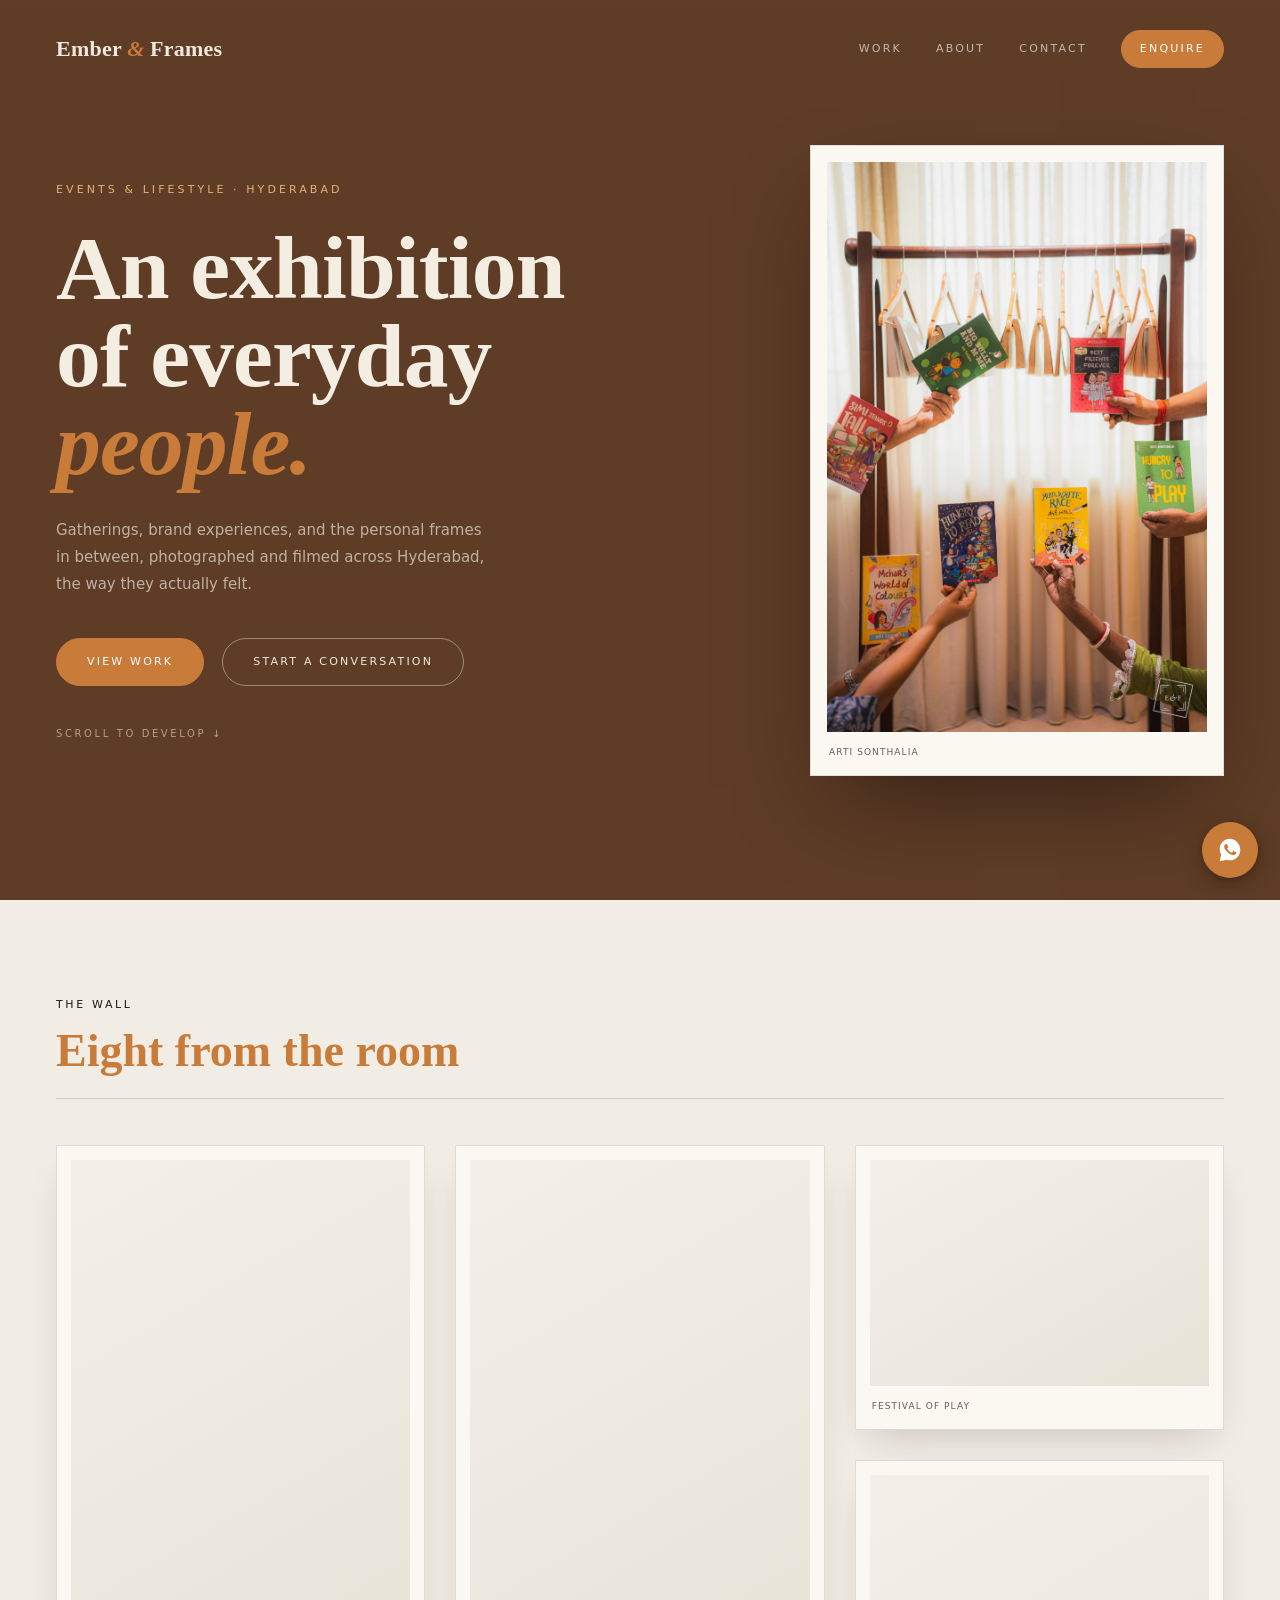
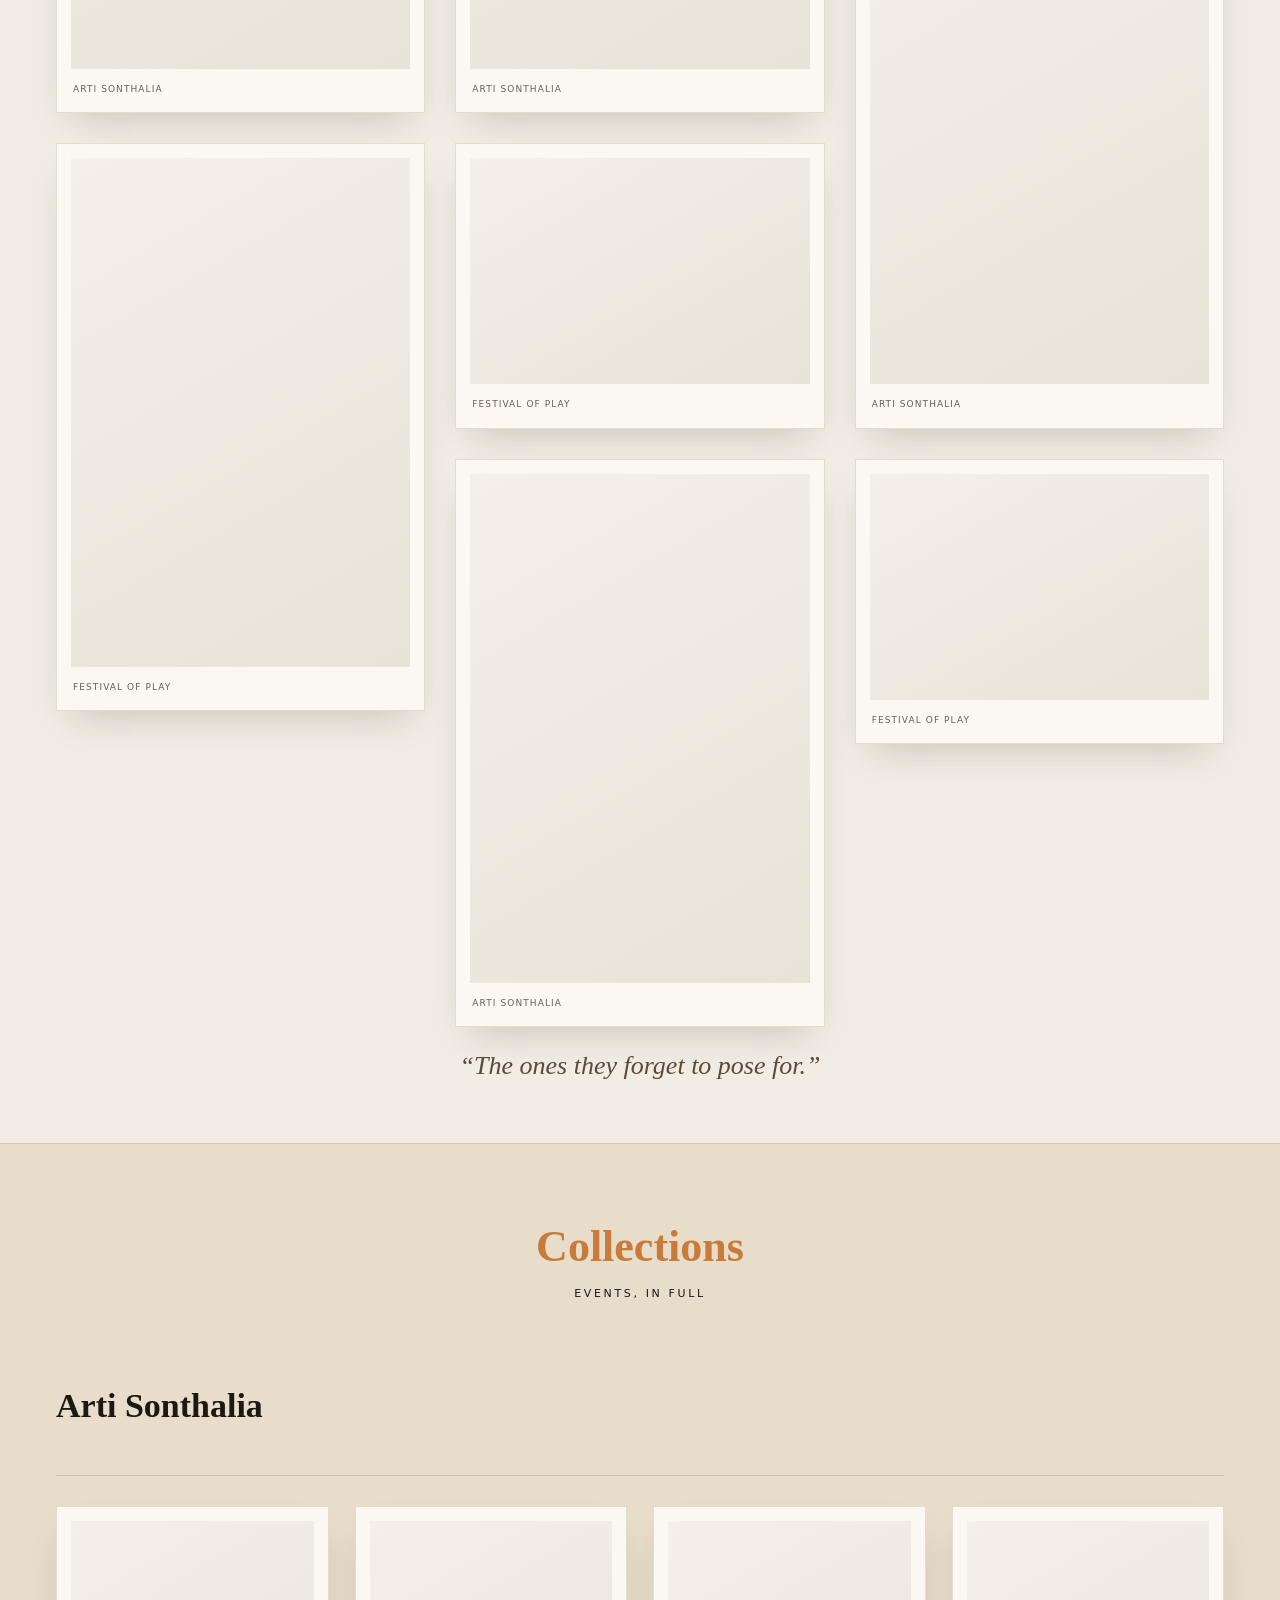
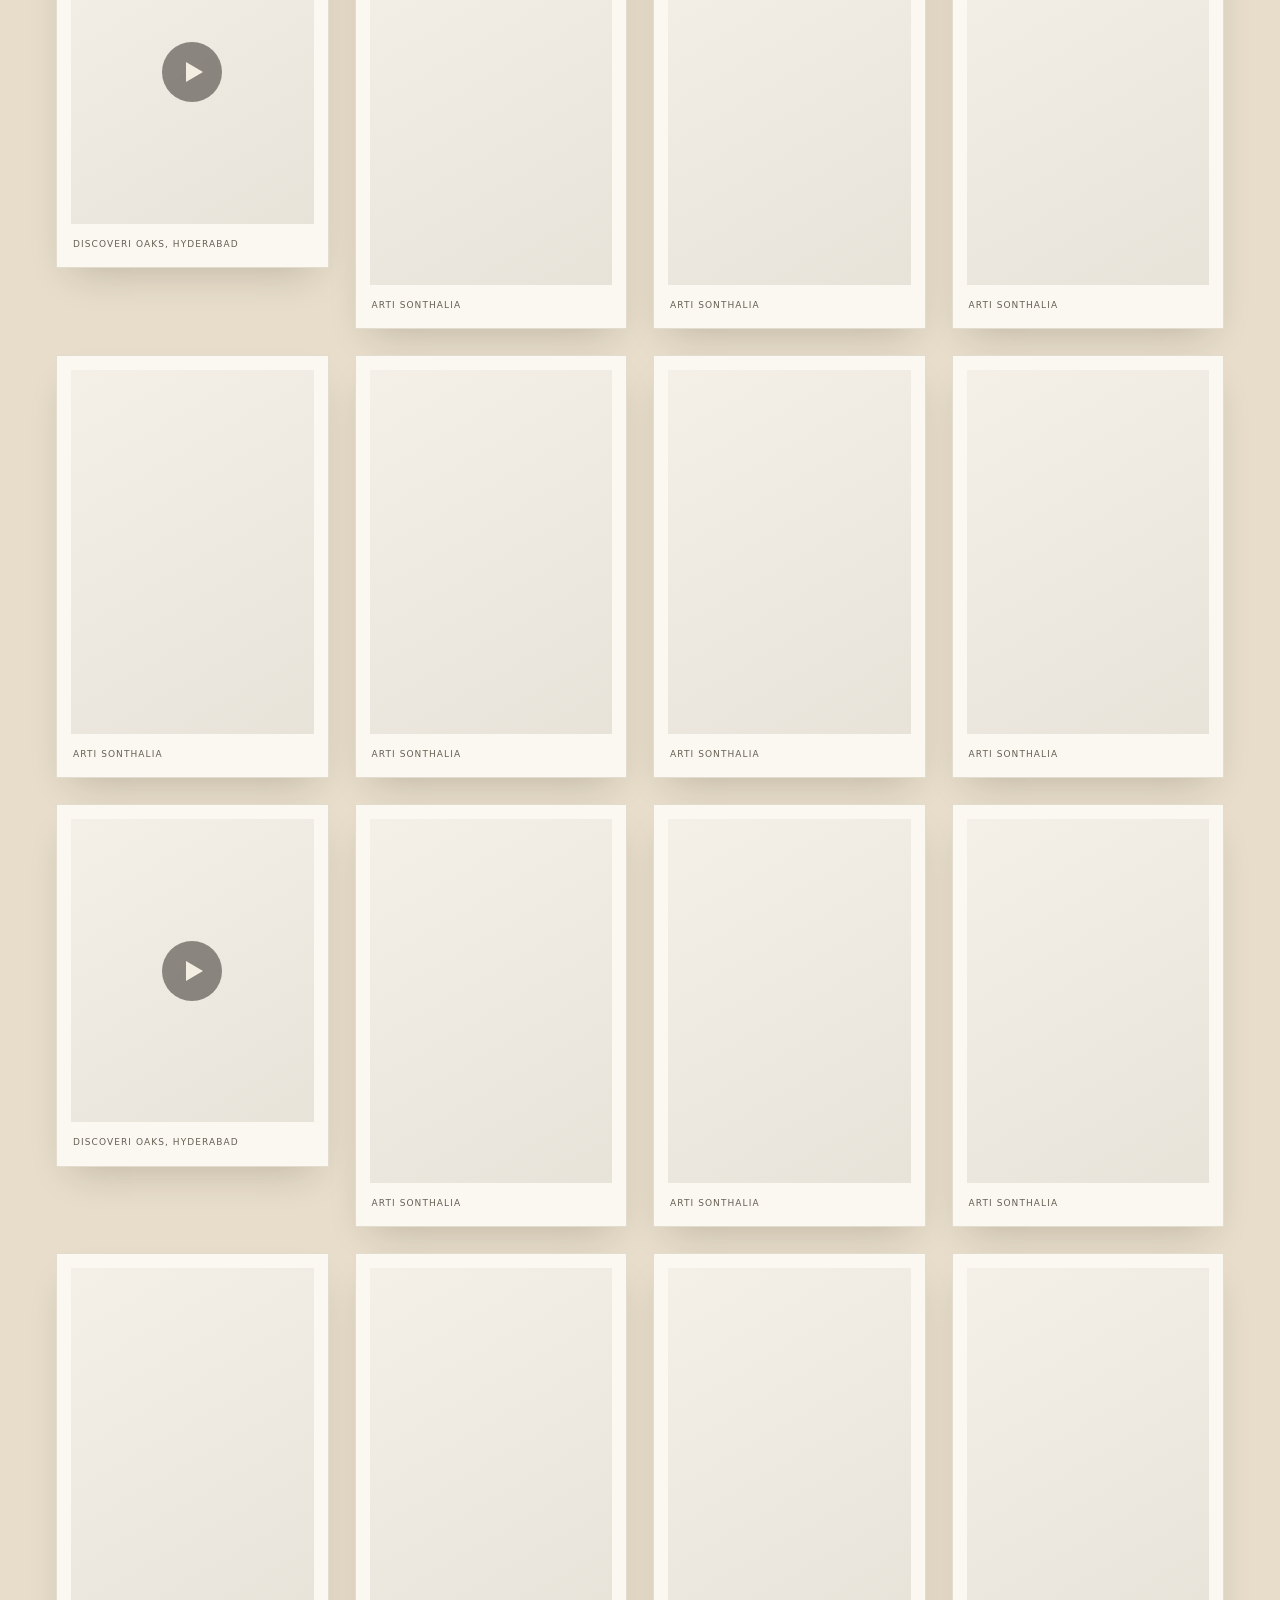
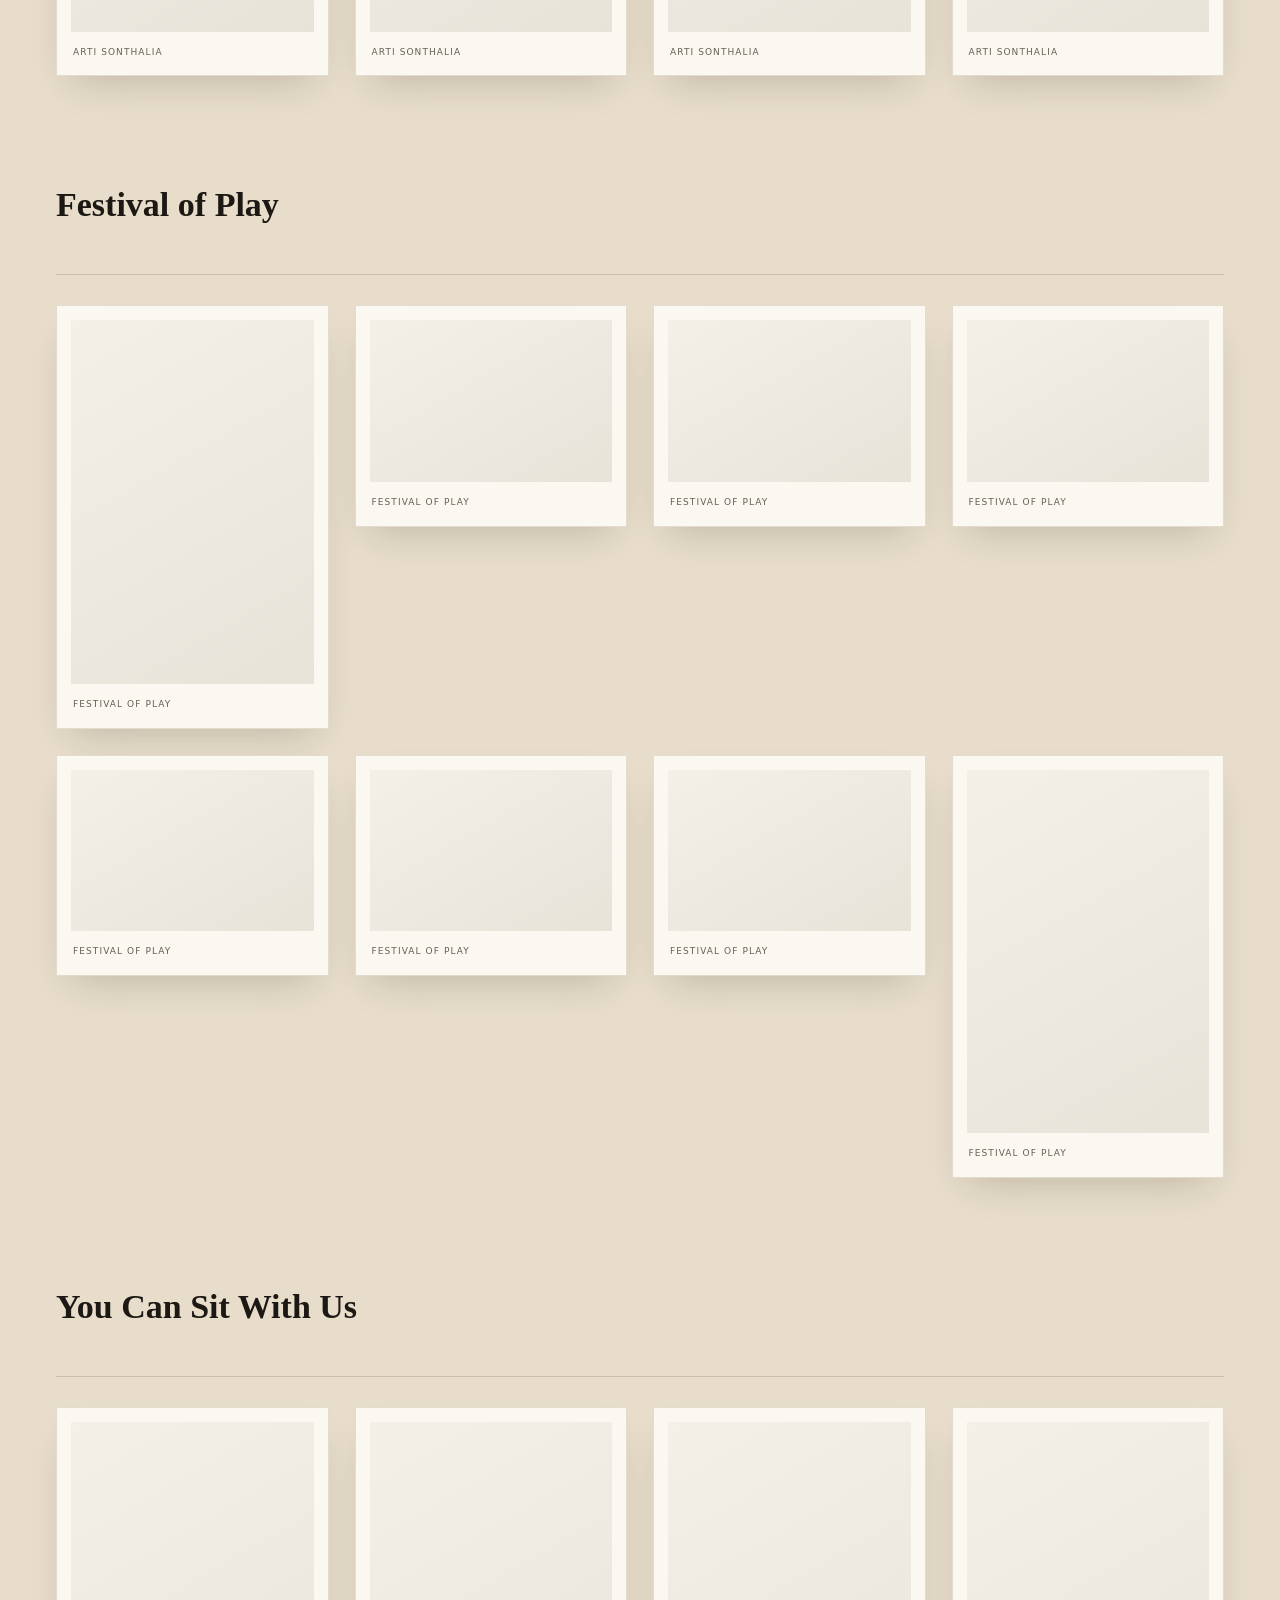
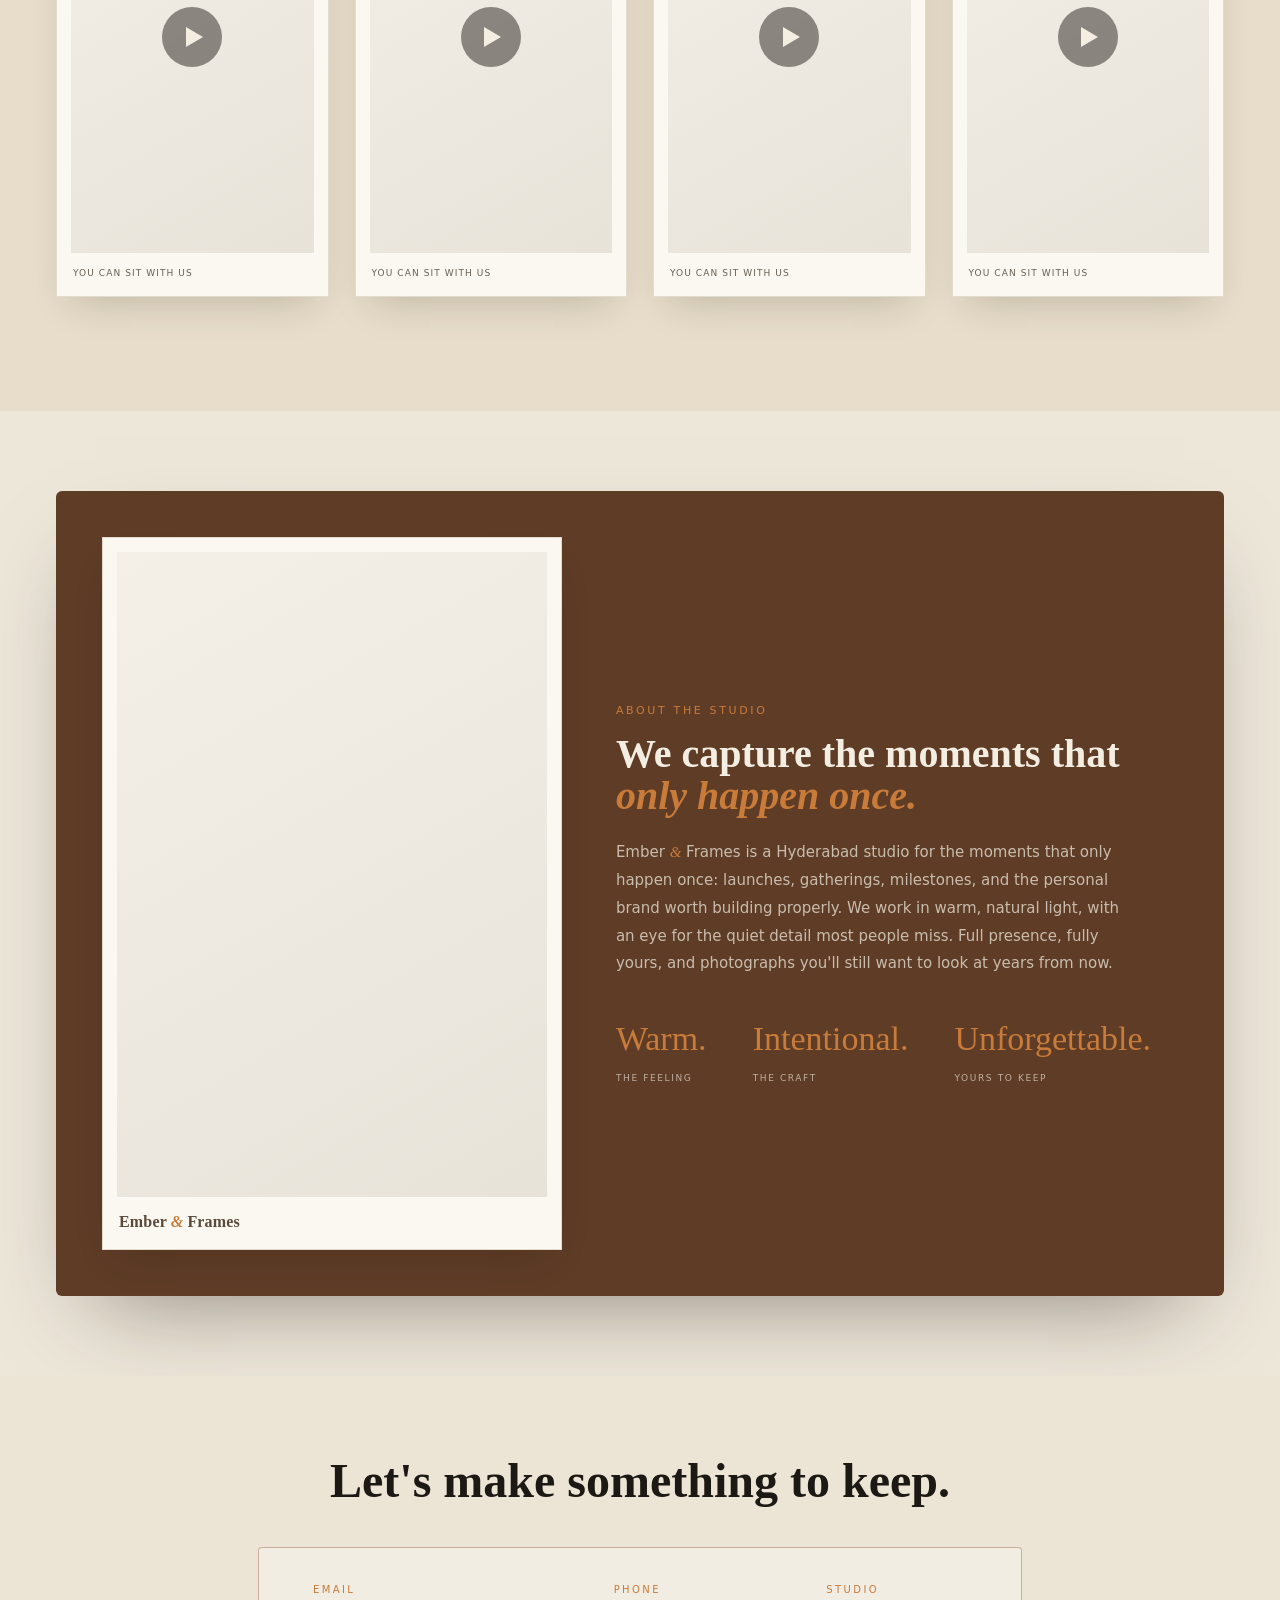
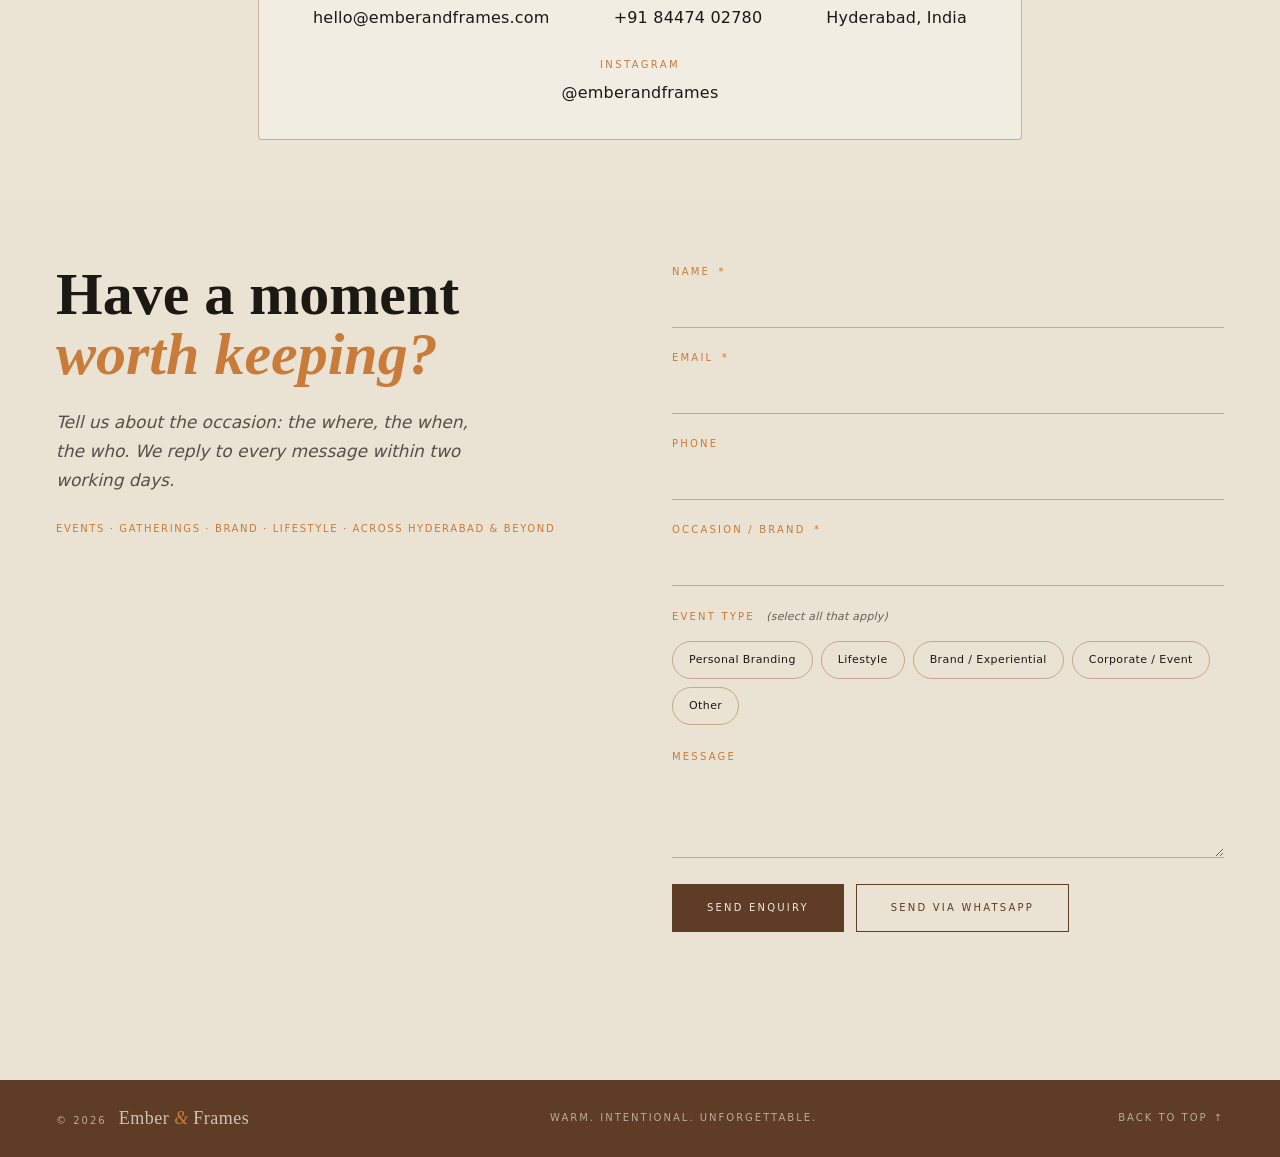
==== commit 45237069: "Update 10/07" ====
--- a/index.html
+++ b/index.html
@@ -11,25 +11,25 @@
 <meta name="robots" content="index, follow">
 
 <title>Ember &amp; Frames — Events &amp; Lifestyle Photography, Hyderabad</title>
-<meta name="description" content="Ember &amp; Frames — events, celebrations, brand experiences and stories, photographed and filmed in Hyderabad. Warm, natural light and real, unposed moments.">
+<meta name="description" content="Ember &amp; Frames — events, gatherings, brand experiences and stories, photographed and filmed in Hyderabad. Warm, natural light and real, unposed moments.">
 <meta name="author" content="Ember &amp; Frames">
-<meta name="keywords" content="event photography Hyderabad, celebration photographer, brand experiential photography, lifestyle photography, films, Ember &amp; Frames">
+<meta name="keywords" content="event photography Hyderabad, personal branding photographer, brand experiential photography, lifestyle photography, films, Ember &amp; Frames">
 <link rel="canonical" href="https://emberandframes.github.io/events-portfolio/">
 
 <!-- Open Graph (WhatsApp / Facebook / LinkedIn preview) -->
 <meta property="og:type" content="website">
 <meta property="og:site_name" content="Ember & Frames">
 <meta property="og:title" content="Ember &amp; Frames — Events &amp; Lifestyle Photography">
-<meta property="og:description" content="Events, celebrations, brand experiences and stories — photographed and filmed in Hyderabad.">
+<meta property="og:description" content="Events, gatherings, brand experiences and stories — photographed and filmed in Hyderabad.">
 <meta property="og:image" content="https://emberandframes.github.io/events-portfolio/Photos/Arthi%20Sonthalia/DSC02840.jpg">
-<meta property="og:image:alt" content="Ember & Frames — a developed frame from a Hyderabad celebration">
+<meta property="og:image:alt" content="Ember & Frames — a developed frame from a Hyderabad gathering">
 <meta property="og:url" content="https://emberandframes.github.io/events-portfolio/">
 <meta property="og:locale" content="en_IN">
 
 <!-- Twitter / X -->
 <meta name="twitter:card" content="summary_large_image">
 <meta name="twitter:title" content="Ember &amp; Frames — Events &amp; Lifestyle Photography">
-<meta name="twitter:description" content="Events, celebrations, brand experiences and stories — photographed and filmed in Hyderabad.">
+<meta name="twitter:description" content="Events, gatherings, brand experiences and stories — photographed and filmed in Hyderabad.">
 <meta name="twitter:image" content="https://emberandframes.github.io/events-portfolio/Photos/Arthi%20Sonthalia/DSC02840.jpg">
 
 <!-- Brand favicon — Ember & Frames viewfinder mark (external SVG) -->
@@ -50,7 +50,7 @@
   "@context": "https://schema.org",
   "@type": "ProfessionalService",
   "name": "Ember & Frames",
-  "description": "Events, celebrations, brand experiences and lifestyle photography and films in Hyderabad.",
+  "description": "Events, gatherings, brand experiences and lifestyle photography and films in Hyderabad.",
   "image": "https://emberandframes.github.io/events-portfolio/Photos/Arthi%20Sonthalia/DSC02840.jpg",
   "email": "hello@emberandframes.com",
   "telephone": "+91-84474-02780",
@@ -122,7 +122,7 @@
       <div>
         <p class="reveal hero__eyebrow" data-reveal>Events &amp; Lifestyle · Hyderabad</p>
         <h1 class="reveal hero__title" data-reveal>An exhibition<br>of everyday<br><span class="italic accent">people.</span></h1>
-        <p class="reveal hero__lead" data-reveal>Celebrations, brand experiences, and the personal frames in between, photographed and filmed across Hyderabad, the way they actually felt.</p>
+        <p class="reveal hero__lead" data-reveal>Gatherings, brand experiences, and the personal frames in between, photographed and filmed across Hyderabad, the way they actually felt.</p>
         <div class="reveal hero__cta" data-reveal>
           <a href="#works" class="btn btn-pill btn-accent">View Work</a>
           <a href="#contact" class="btn btn-pill btn-ghost">Start a Conversation</a>
@@ -132,8 +132,8 @@
 
       <div class="reveal hero__print" data-reveal>
         <div class="frame">
-          <div class="dev lead" data-develop data-full="Photos/Arthi%20Sonthalia/DSC02840.jpg" data-name="Arti Sonthalia" data-year="" style="width:380px;aspect-ratio:4/5;">
-            <img class="img" src="Photos/Arthi%20Sonthalia/DSC02840.jpg" alt="Arti Sonthalia celebration, Hyderabad" loading="eager" fetchpriority="high" decoding="async">
+          <div class="dev lead" data-develop data-full="Photos/Arthi%20Sonthalia/DSC02840.jpg" data-name="Arti Sonthalia" data-year="" style="width:380px;aspect-ratio:2/3;">
+            <img class="img" src="Photos/Arthi%20Sonthalia/DSC02840.jpg" alt="Arti Sonthalia, Hyderabad" loading="eager" fetchpriority="high" decoding="async">
             <div class="cast"></div><div class="bath"></div><div class="sheen"></div>
             <svg class="wmark" aria-hidden="true"><use href="#ef-mark"></use></svg>
           </div>
@@ -170,7 +170,7 @@
   <section id="about" class="section section--about padx">
     <div class="reveal about" data-reveal>
       <div class="frame frame--sm">
-        <div class="dev" data-develop data-full="Photos/Arthi%20Sonthalia/DSC02789.jpg" data-name="Ember &amp; Frames" data-year="" style="aspect-ratio:4/5;">
+        <div class="dev" data-develop data-full="Photos/Arthi%20Sonthalia/DSC02789.jpg" data-name="Ember &amp; Frames" data-year="" style="aspect-ratio:2/3;">
           <img class="img" src="Photos/Arthi%20Sonthalia/DSC02789.jpg" alt="Ember &amp; Frames, Hyderabad" loading="lazy" decoding="async">
           <div class="cast"></div><div class="bath"></div><div class="sheen"></div>
           <svg class="wmark" aria-hidden="true"><use href="#ef-mark"></use></svg>
@@ -180,7 +180,7 @@
       <div>
         <p class="eyebrow">About the studio</p>
         <h2 class="about__title">We capture the moments that<br><span class="italic accent">only happen once.</span></h2>
-        <p class="about__copy">Ember <span class="amp">&amp;</span> Frames is a Hyderabad studio for the moments that only happen once: launches, celebrations, milestones, and the personal brand worth building properly. We work in warm, natural light, with an eye for the quiet detail most people miss. Full presence, fully yours, and photographs you'll still want to look at years from now.</p>
+        <p class="about__copy">Ember <span class="amp">&amp;</span> Frames is a Hyderabad studio for the moments that only happen once: launches, gatherings, milestones, and the personal brand worth building properly. We work in warm, natural light, with an eye for the quiet detail most people miss. Full presence, fully yours, and photographs you'll still want to look at years from now.</p>
         <div class="about__stats">
           <div><div class="about__stat-num">Warm.</div><div class="about__stat-label">The feeling</div></div>
           <div><div class="about__stat-num">Intentional.</div><div class="about__stat-label">The craft</div></div>
@@ -223,7 +223,7 @@
       <div>
         <h2 class="enquiry__title">Have a moment<br><span class="italic accent">worth keeping?</span></h2>
         <p class="enquiry__copy">Tell us about the occasion: the where, the when, the who. We reply to every message within two working days.</p>
-        <p class="enquiry__note">Events · Celebrations · Brand · Lifestyle · across Hyderabad &amp; beyond</p>
+        <p class="enquiry__note">Events · Gatherings · Brand · Lifestyle · across Hyderabad &amp; beyond</p>
       </div>
 
       <form class="form" id="enquiry-form" novalidate>
@@ -246,10 +246,11 @@
         <div class="field">
           <span class="field-label-static" id="ef-types-label" style="font-family:var(--sans);font-size:10px;letter-spacing:.22em;text-transform:uppercase;color:var(--accent);">Event Type <span class="hint">(select all that apply)</span></span>
           <div class="pill-group" id="ef-pills" role="group" aria-labelledby="ef-types-label">
-            <button type="button" class="pill" aria-pressed="false">Wedding / Celebration</button>
+            <button type="button" class="pill" aria-pressed="false">Personal Branding</button>
             <button type="button" class="pill" aria-pressed="false">Lifestyle</button>
             <button type="button" class="pill" aria-pressed="false">Brand / Experiential</button>
             <button type="button" class="pill" aria-pressed="false">Corporate / Event</button>
+            <button type="button" class="pill" aria-pressed="false">Other</button>
           </div>
         </div>
         <div class="field">
@@ -268,8 +269,8 @@
   <!-- ============ FOOTER ============ -->
   <footer class="footer">
     <span class="footer__left">
+      <span class="footer__cr">© 2026</span>
       <span class="footer__brand">Ember <span class="amp">&amp;</span> Frames</span>
-      <span class="footer__cr">© 2026</span>
     </span>
     <span>Warm. Intentional. Unforgettable.</span>
     <a class="footer__top" href="#top" aria-label="Back to top">Back to top <span class="footer__top-arrow" aria-hidden="true">↑</span></a>
--- a/css/styles.css
+++ b/css/styles.css
@@ -285,21 +285,15 @@
   filter:drop-shadow(0 0 2px rgba(245,239,230,.95)) drop-shadow(0 1px 2px rgba(0,0,0,.28));
 }
 
-/* video watermark — overlay text mark (videos can't carry a burned-in mark) */
-.event-grid .dev.vid .vwmark{
-  position:absolute;left:12px;top:11px;z-index:7;pointer-events:none;
-  font-family:var(--serif);font-size:15px;font-weight:600;line-height:1;letter-spacing:.01em;
-  color:rgba(244,238,226,.9);text-shadow:0 1px 4px rgba(0,0,0,.6);
-}
-.event-grid .dev.vid .vwmark .amp{color:var(--accent);font-style:italic;}
-/* when the tile is taken fullscreen, the wrapper (not the bare <video>) fills the
-   screen so the watermark stays visible; scale it up for the larger canvas */
+/* Videos carry a burned-in bottom-right brand watermark, so no overlay mark is
+   drawn. When played fullscreen, vertical clips are letterboxed (contain) on a
+   black backdrop so they never zoom/crop to fill a landscape screen. */
 .dev.vid:fullscreen{display:flex;align-items:center;justify-content:center;background:#000;}
-.dev.vid:fullscreen video{width:100%;height:100%;object-fit:contain;}
-.dev.vid:fullscreen .vwmark{font-size:clamp(18px,2.4vw,30px);left:22px;top:20px;}
+.dev.vid:fullscreen video,
+.dev.vid video:fullscreen{width:100%;height:100%;object-fit:contain;background:#000;}
 .dev.vid:-webkit-full-screen{display:flex;align-items:center;justify-content:center;background:#000;}
-.dev.vid:-webkit-full-screen video{width:100%;height:100%;object-fit:contain;}
-.dev.vid:-webkit-full-screen .vwmark{font-size:clamp(18px,2.4vw,30px);left:22px;top:20px;}
+.dev.vid:-webkit-full-screen video,
+.dev.vid video:-webkit-full-screen{width:100%;height:100%;object-fit:contain;background:#000;}
 
 /* click affordance */
 .wall .dev,.event-grid .dev{cursor:zoom-in;}
@@ -321,7 +315,7 @@
 .event__eyebrow{font-family:var(--sans);font-size:10px;letter-spacing:.22em;text-transform:uppercase;color:var(--accent);margin-bottom:10px;}
 .event__title{font-family:var(--serif);font-size:34px;line-height:1;color:var(--ink);}
 .event__count{font-family:var(--sans);font-size:10px;letter-spacing:.18em;text-transform:uppercase;color:#675f53;white-space:nowrap;}
-.event-grid{display:grid;grid-template-columns:repeat(auto-fill,minmax(228px,1fr));gap:26px;}
+.event-grid{display:grid;grid-template-columns:repeat(auto-fill,minmax(228px,1fr));gap:26px;align-items:start;}
 .event-grid .tile{margin:0;}
 
 /* video tiles */
@@ -432,7 +426,7 @@
   transition:bottom .35s cubic-bezier(.2,.7,.2,1),transform .2s ease,box-shadow .2s ease;
   animation:waPulse 2.6s ease-in-out infinite;
 }
-.wa-fab.lift-up{bottom:104px;}
+.wa-fab.lift-up{bottom:var(--fab-lift,104px);}
 .wa-fab:hover{transform:scale(1.08);box-shadow:0 10px 28px rgba(40,20,8,.4),0 4px 10px rgba(0,0,0,.2);animation-play-state:paused;}
 .wa-fab svg{width:30px;height:30px;fill:#fff;}
 .wa-fab__label{
@@ -523,9 +517,8 @@
   .lb-cap{padding:0 56px;}
   .event-grid{grid-template-columns:repeat(2,1fr);gap:16px;}
   .event__head{flex-direction:column;align-items:flex-start;gap:14px;}
-  /* FAB static on mobile (no lift) */
+  /* FAB lifts clear of the footer (JS sets --fab-lift to footer height) */
   .wa-fab{bottom:16px;right:16px;width:52px;height:52px;}
-  .wa-fab.lift-up{bottom:16px;}
   .wa-fab svg{width:28px;height:28px;}
   .wa-fab__label{display:none;}
 }
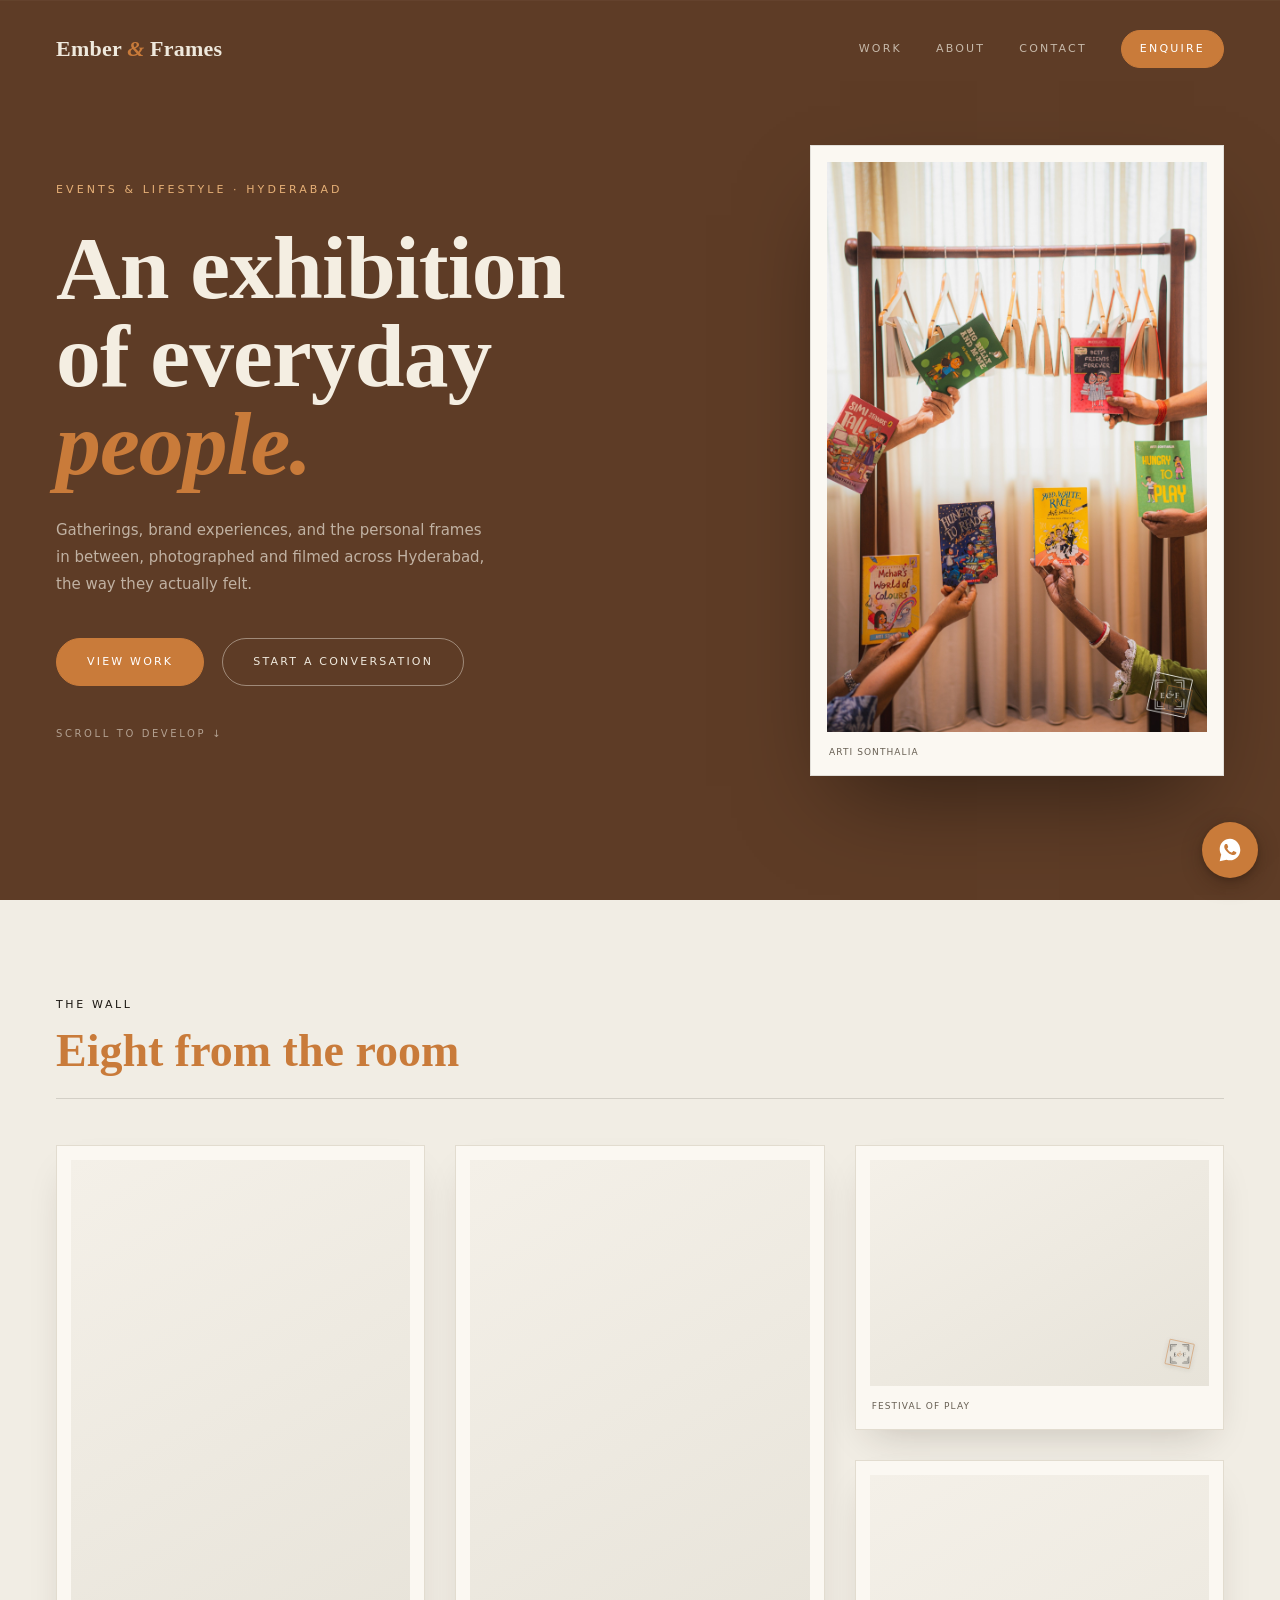
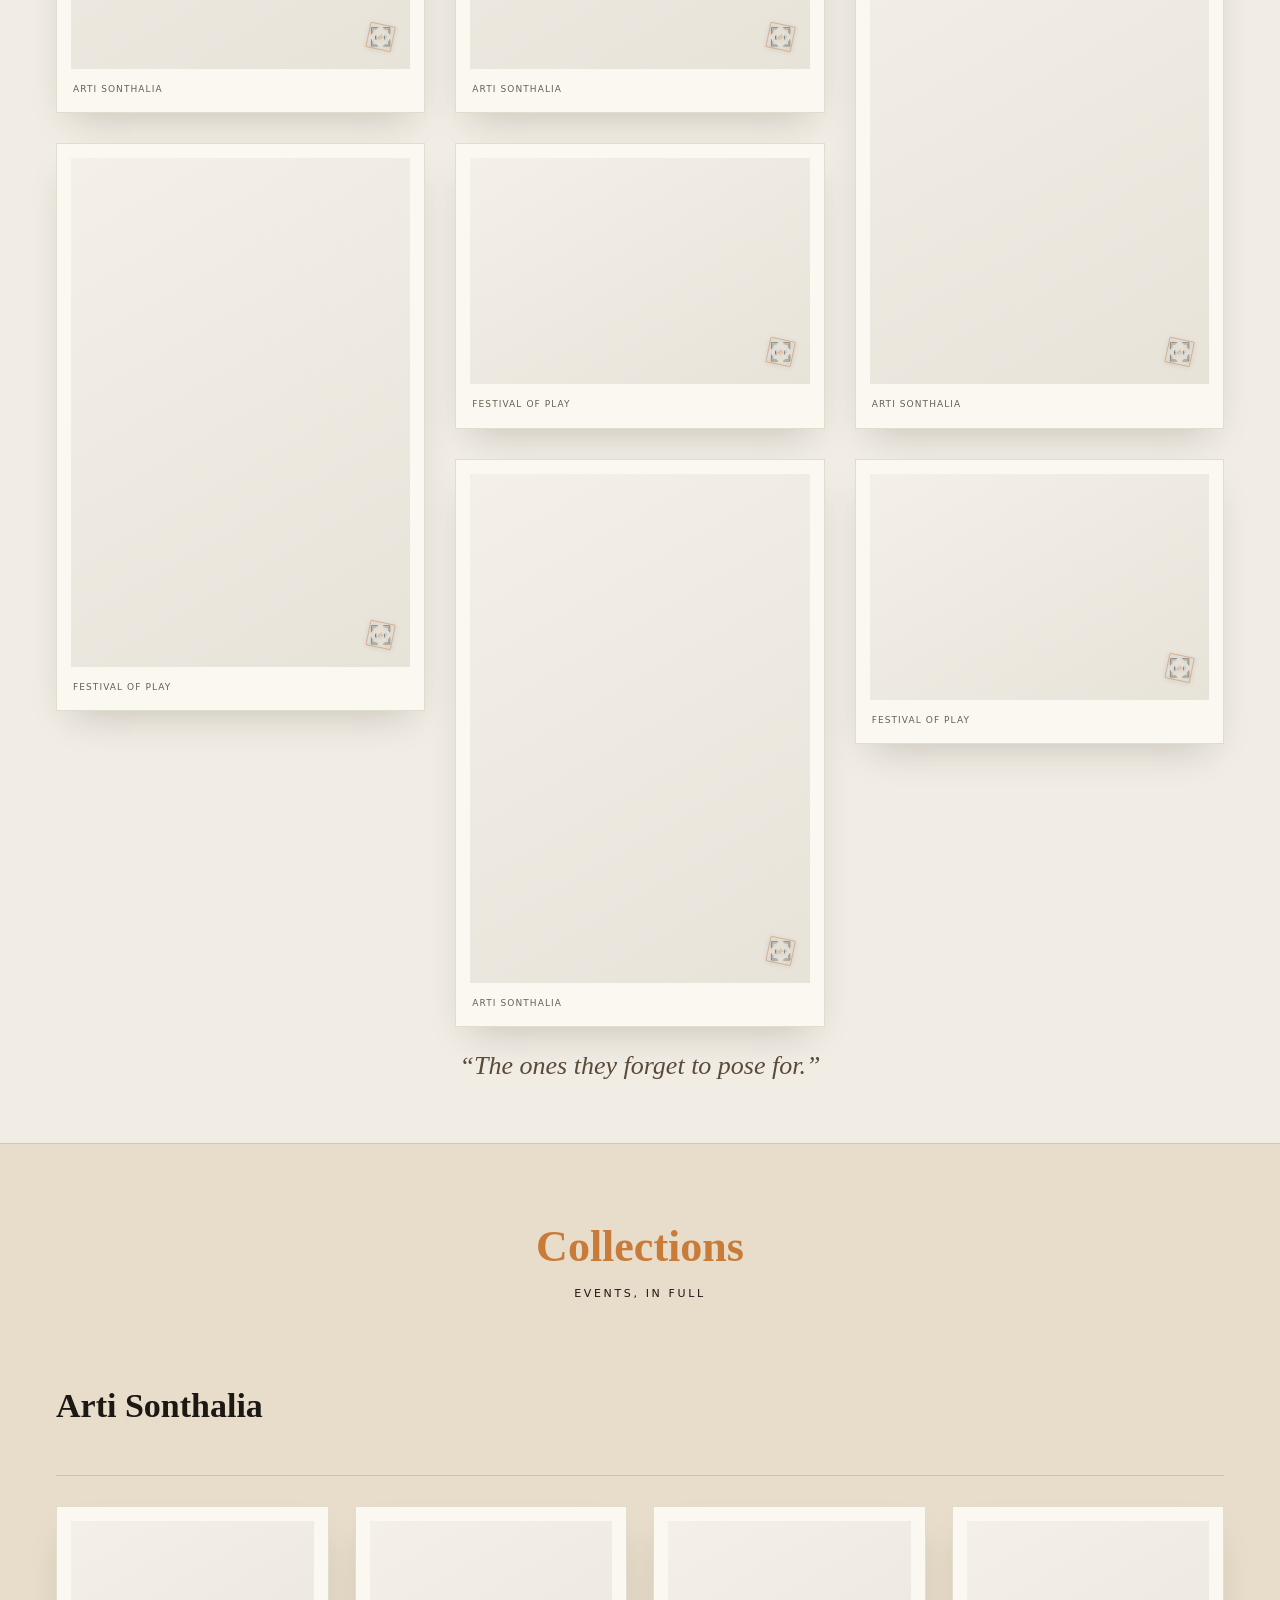
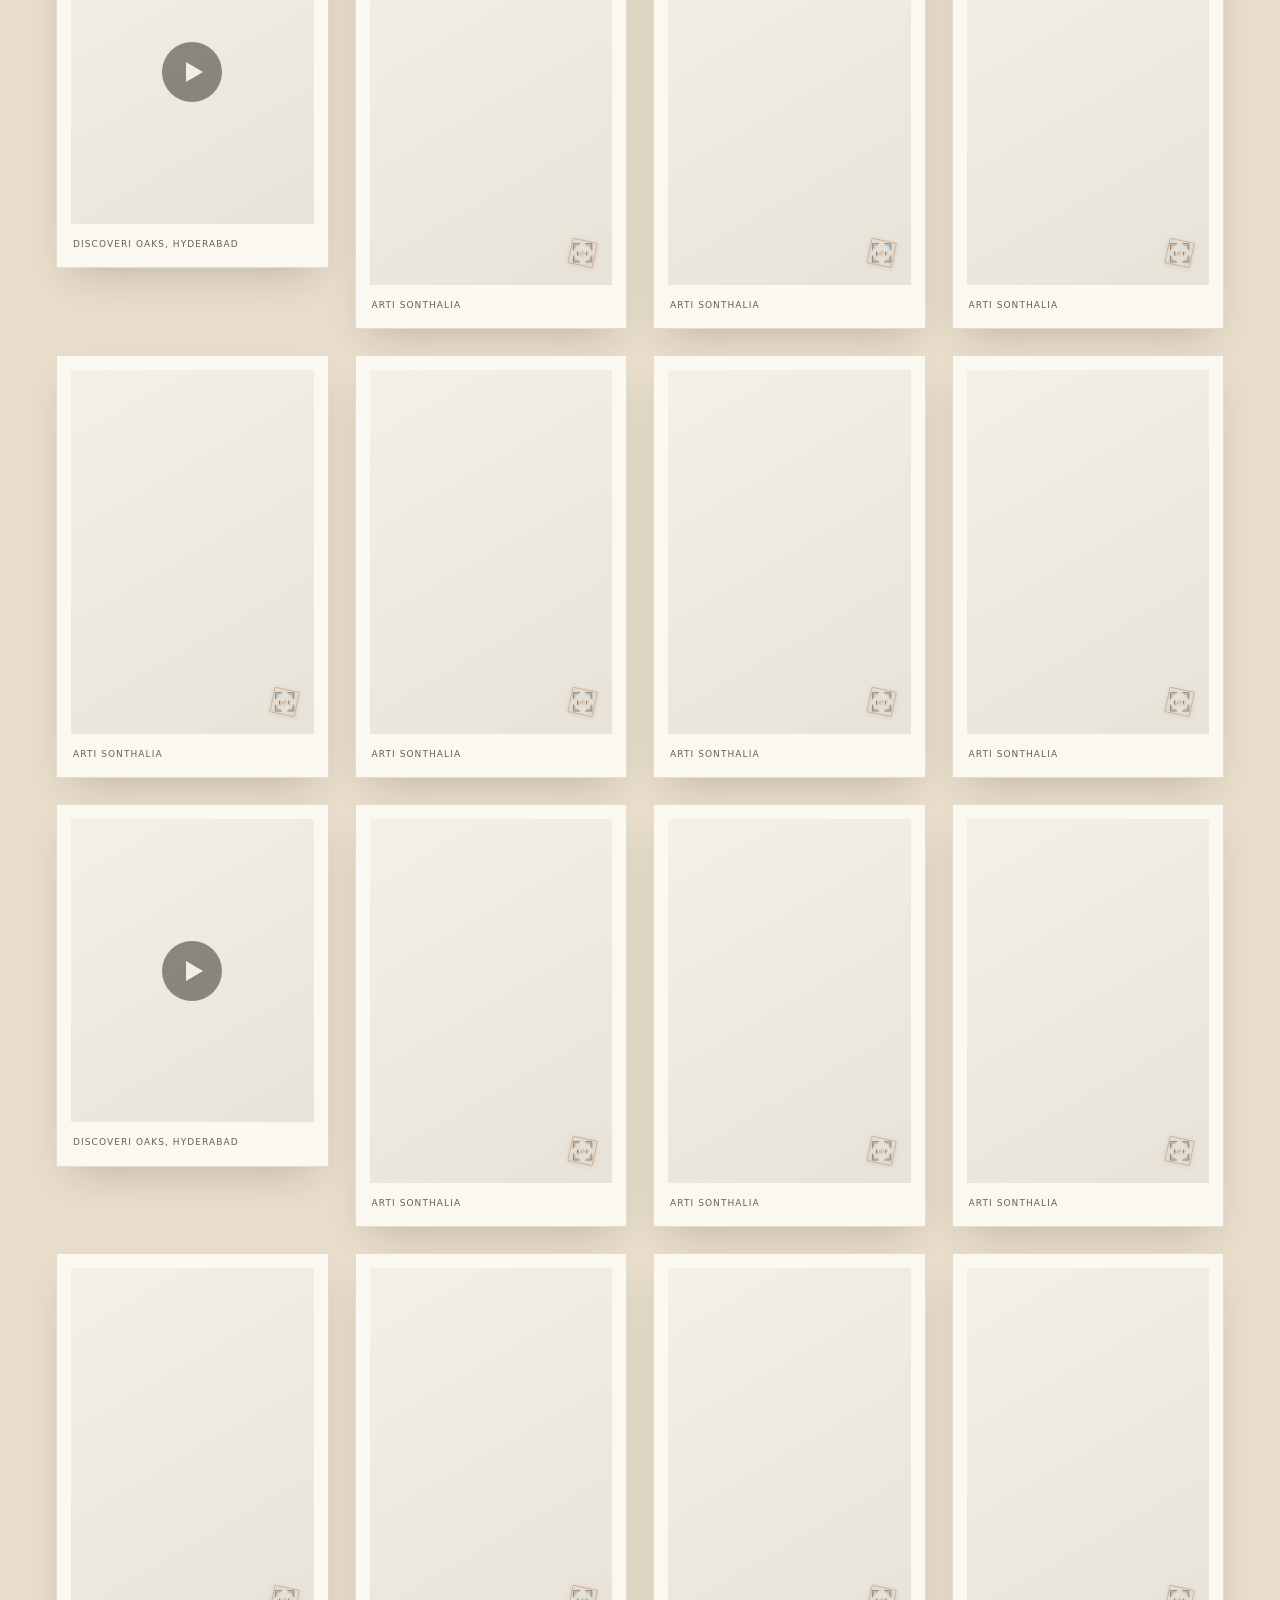
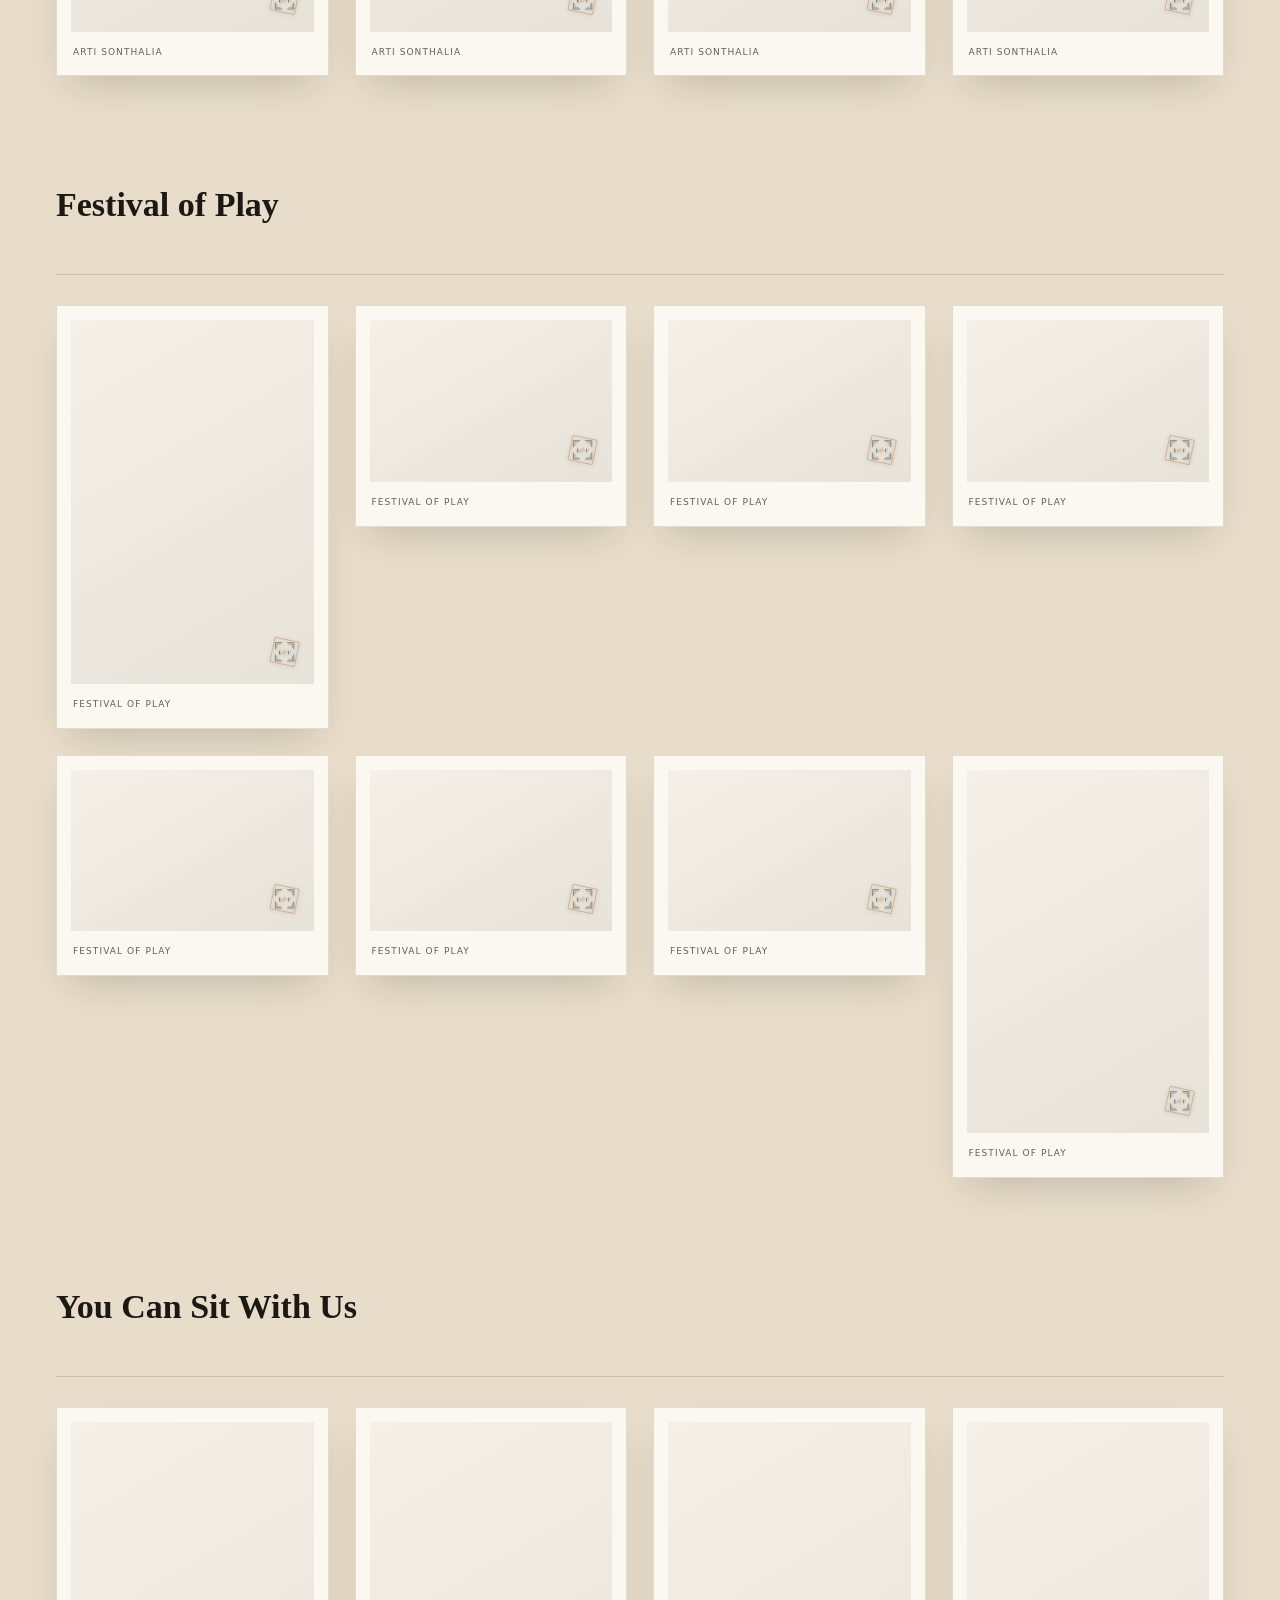
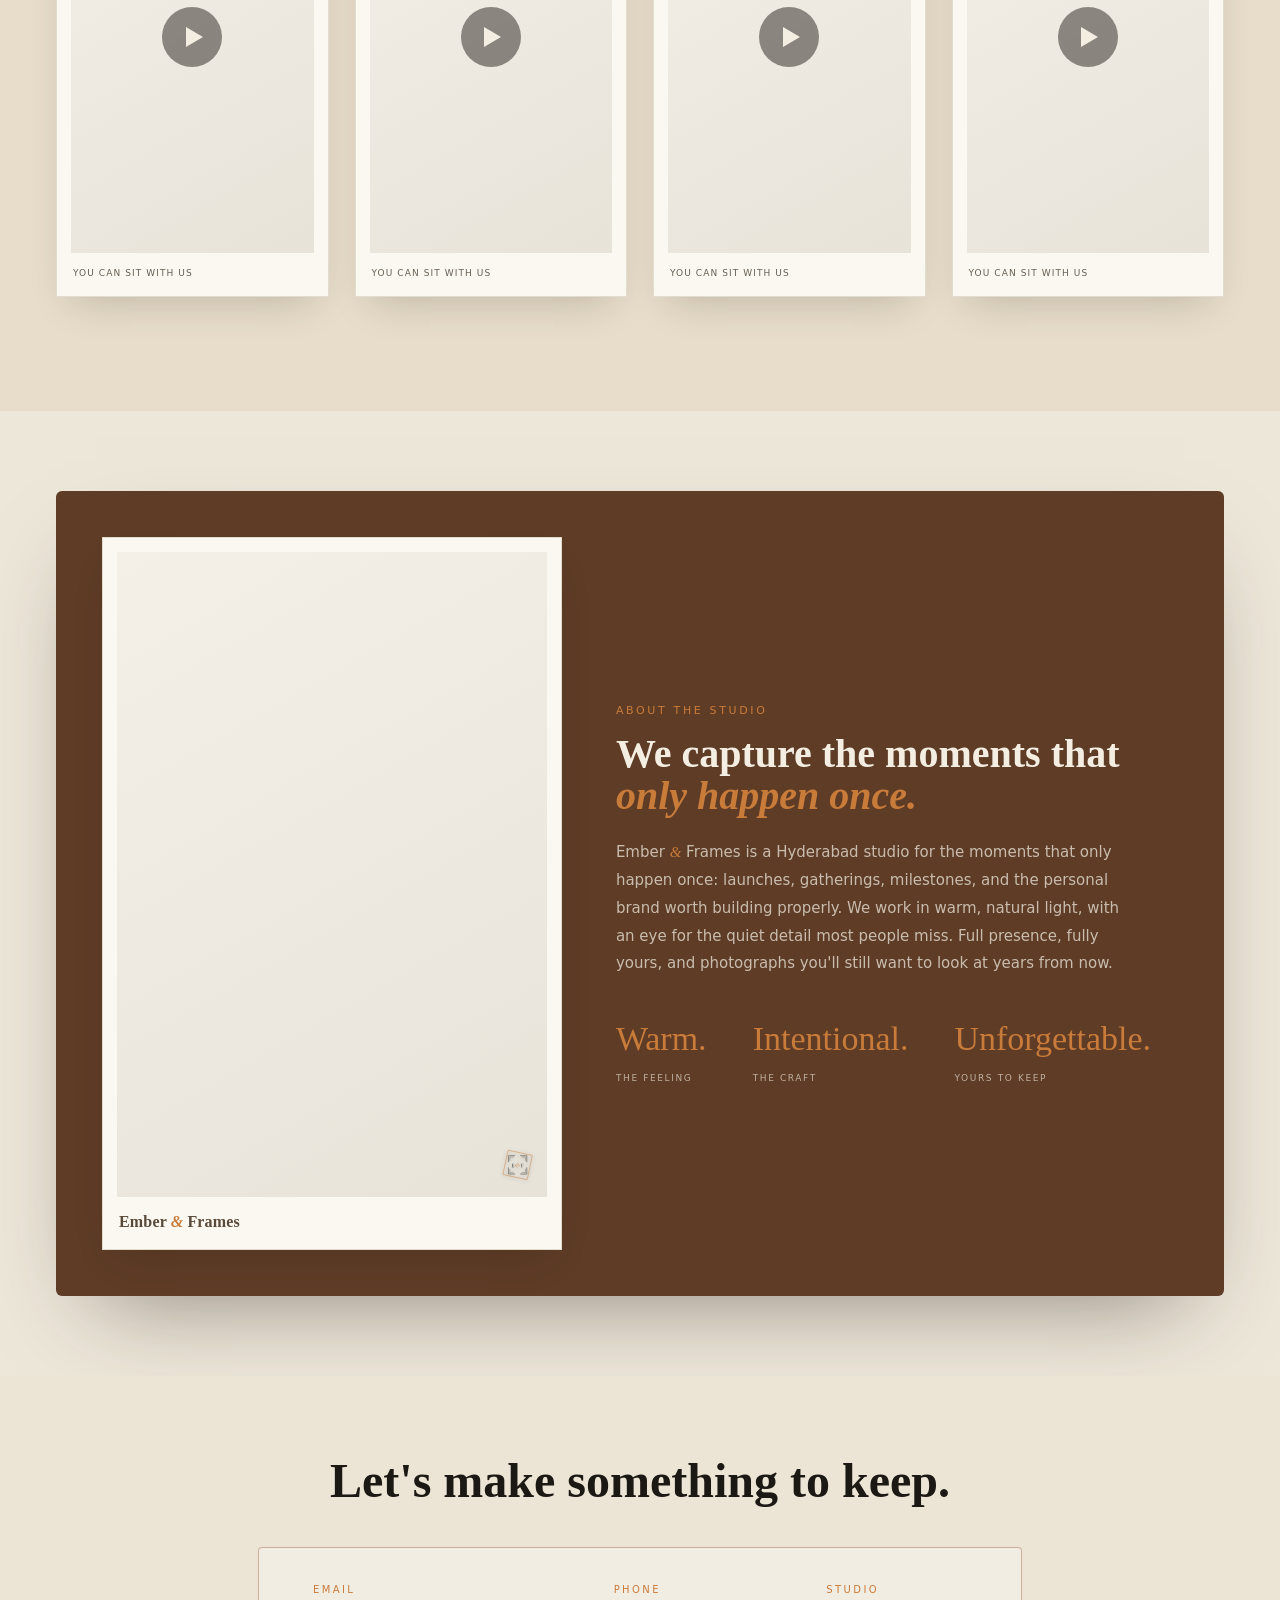
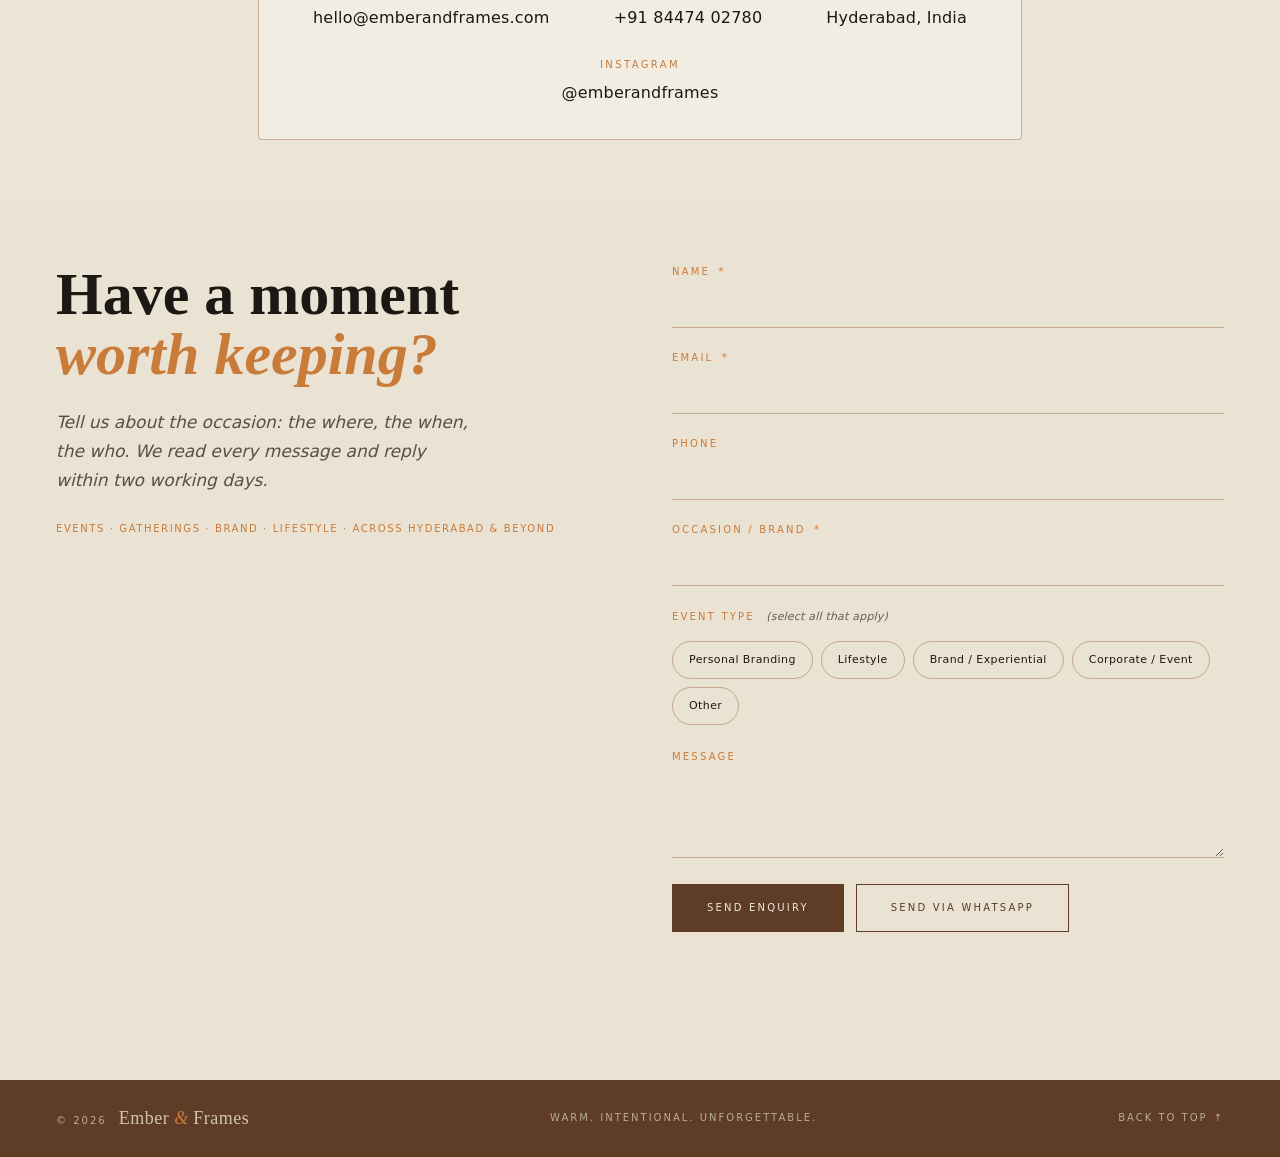
==== commit 2f0e7e43: "Update 13/07" ====
--- a/index.html
+++ b/index.html
@@ -10,27 +10,27 @@
 <meta name="theme-color" content="#5e3c26">
 <meta name="robots" content="index, follow">
 
-<title>Ember &amp; Frames — Events &amp; Lifestyle Photography, Hyderabad</title>
-<meta name="description" content="Ember &amp; Frames — events, gatherings, brand experiences and stories, photographed and filmed in Hyderabad. Warm, natural light and real, unposed moments.">
+<title>Ember &amp; Frames · Events &amp; Lifestyle Photography, Hyderabad</title>
+<meta name="description" content="Ember &amp; Frames, events, gatherings, brand experiences and stories, photographed and filmed in Hyderabad. Warm, natural light and real, unposed moments.">
 <meta name="author" content="Ember &amp; Frames">
 <meta name="keywords" content="event photography Hyderabad, personal branding photographer, brand experiential photography, lifestyle photography, films, Ember &amp; Frames">
-<link rel="canonical" href="https://emberandframes.github.io/events-portfolio/">
+<link rel="canonical" href="https://emberandframes.com/events.html">
 
 <!-- Open Graph (WhatsApp / Facebook / LinkedIn preview) -->
 <meta property="og:type" content="website">
 <meta property="og:site_name" content="Ember & Frames">
-<meta property="og:title" content="Ember &amp; Frames — Events &amp; Lifestyle Photography">
-<meta property="og:description" content="Events, gatherings, brand experiences and stories — photographed and filmed in Hyderabad.">
-<meta property="og:image" content="https://emberandframes.github.io/events-portfolio/Photos/Arthi%20Sonthalia/DSC02840.jpg">
-<meta property="og:image:alt" content="Ember & Frames — a developed frame from a Hyderabad gathering">
-<meta property="og:url" content="https://emberandframes.github.io/events-portfolio/">
+<meta property="og:title" content="Ember &amp; Frames · Events &amp; Lifestyle Photography">
+<meta property="og:description" content="Events, gatherings, brand experiences and stories, photographed and filmed in Hyderabad.">
+<meta property="og:image" content="https://emberandframes.com/assets/media/events/Photos/Arthi%20Sonthalia/DSC02840.jpg">
+<meta property="og:image:alt" content="Ember & Frames, a developed frame from a Hyderabad gathering">
+<meta property="og:url" content="https://emberandframes.com/events.html">
 <meta property="og:locale" content="en_IN">
 
 <!-- Twitter / X -->
 <meta name="twitter:card" content="summary_large_image">
-<meta name="twitter:title" content="Ember &amp; Frames — Events &amp; Lifestyle Photography">
-<meta name="twitter:description" content="Events, gatherings, brand experiences and stories — photographed and filmed in Hyderabad.">
-<meta name="twitter:image" content="https://emberandframes.github.io/events-portfolio/Photos/Arthi%20Sonthalia/DSC02840.jpg">
+<meta name="twitter:title" content="Ember &amp; Frames · Events &amp; Lifestyle Photography">
+<meta name="twitter:description" content="Events, gatherings, brand experiences and stories, photographed and filmed in Hyderabad.">
+<meta name="twitter:image" content="https://emberandframes.com/assets/media/events/Photos/Arthi%20Sonthalia/DSC02840.jpg">
 
 <!-- Brand favicon — Ember & Frames viewfinder mark (external SVG) -->
 <link rel="icon" href="favicon.svg" type="image/svg+xml">
@@ -48,14 +48,16 @@
 <script type="application/ld+json">
 {
   "@context": "https://schema.org",
-  "@type": "ProfessionalService",
+  "@type": ["PhotographyBusiness", "ProfessionalService"],
   "name": "Ember & Frames",
   "description": "Events, gatherings, brand experiences and lifestyle photography and films in Hyderabad.",
-  "image": "https://emberandframes.github.io/events-portfolio/Photos/Arthi%20Sonthalia/DSC02840.jpg",
+  "image": "https://emberandframes.com/assets/media/events/Photos/Arthi%20Sonthalia/DSC02840.jpg",
+  "url": "https://emberandframes.com/events.html",
   "email": "hello@emberandframes.com",
-  "telephone": "+91-84474-02780",
+  "telephone": "+918447402780",
   "areaServed": "Hyderabad, India",
-  "address": { "@type": "PostalAddress", "addressLocality": "Hyderabad", "addressCountry": "IN" }
+  "sameAs": ["https://www.instagram.com/emberandframes"],
+  "address": { "@type": "PostalAddress", "addressLocality": "Hyderabad", "addressRegion": "Telangana", "addressCountry": "IN" }
 }
 </script>
 
@@ -77,6 +79,7 @@
 <!-- ============ STICKY TOP BAR ============ -->
 <header class="topbar" id="topbar">
   <div class="topbar__inner">
+    <span class="tb-sparks" aria-hidden="true"><i></i><i></i><i></i><i></i><i></i><i></i><i></i><i></i><i></i><i></i><i></i><i></i><i></i></span>
     <a class="topbar__brand" href="#top">Ember <span class="amp">&amp;</span> Frames</a>
     <nav class="topbar__nav" aria-label="Primary">
       <a href="#works" class="navlink">Work</a>
@@ -222,7 +225,7 @@
     <div class="reveal enquiry" data-reveal>
       <div>
         <h2 class="enquiry__title">Have a moment<br><span class="italic accent">worth keeping?</span></h2>
-        <p class="enquiry__copy">Tell us about the occasion: the where, the when, the who. We reply to every message within two working days.</p>
+        <p class="enquiry__copy">Tell us about the occasion: the where, the when, the who. We read every message and reply within two working days.</p>
         <p class="enquiry__note">Events · Gatherings · Brand · Lifestyle · across Hyderabad &amp; beyond</p>
       </div>
 
--- a/css/styles.css
+++ b/css/styles.css
@@ -119,7 +119,7 @@
 }
 .topbar.show{transform:translateY(0);}
 .topbar__inner{
-  max-width:var(--maxw-wide);margin:0 auto;
+  max-width:var(--maxw-wide);margin:0 auto;position:relative;
   display:flex;align-items:center;justify-content:space-between;gap:18px;
   padding:14px 56px;
 }
@@ -134,6 +134,39 @@
 }
 .topbar__nav a:not(.btn):hover{color:var(--accent);}
 .topbar__nav .btn{padding:9px 18px;}
+
+/* Ember Accent — faint ember sparks drifting up behind the header type */
+.tb-sparks{position:absolute;inset:0;z-index:0;overflow:hidden;pointer-events:none;}
+.topbar__brand,.topbar__nav{position:relative;z-index:1;}
+.tb-sparks i{
+  position:absolute;bottom:-10px;width:calc(var(--sz,5px) * 1.7);height:calc(var(--sz,5px) * 1.7);
+  background:radial-gradient(circle at 50% 42%,#FFECC2 0%,#F2892E 46%,#D34A1C 100%);
+  -webkit-mask:url("data:image/svg+xml,%3Csvg%20xmlns='http://www.w3.org/2000/svg'%20viewBox='0%200%20100%20100'%3E%3Cpath%20d='M50%200Q50%2050%20100%2050Q50%2050%2050%20100Q50%2050%200%2050Q50%2050%2050%200Z'/%3E%3C/svg%3E") center / contain no-repeat;
+  mask:url("data:image/svg+xml,%3Csvg%20xmlns='http://www.w3.org/2000/svg'%20viewBox='0%200%20100%20100'%3E%3Cpath%20d='M50%200Q50%2050%20100%2050Q50%2050%2050%20100Q50%2050%200%2050Q50%2050%2050%200Z'/%3E%3C/svg%3E") center / contain no-repeat;
+  filter:drop-shadow(0 0 5px rgba(240,130,45,.98)) drop-shadow(0 0 11px rgba(211,74,28,.6));opacity:0;
+  animation:tbRise var(--d,6s) linear infinite;animation-delay:var(--delay,0s);
+}
+.tb-sparks i:nth-child(1){left:6%;--d:6s;--delay:0s;--sz:5px;}
+.tb-sparks i:nth-child(2){left:13%;--d:7.2s;--delay:1.1s;--sz:6px;}
+.tb-sparks i:nth-child(3){left:21%;--d:5.4s;--delay:.5s;--sz:4.5px;}
+.tb-sparks i:nth-child(4){left:29%;--d:8s;--delay:2s;--sz:5.5px;}
+.tb-sparks i:nth-child(5){left:37%;--d:6.4s;--delay:1.4s;--sz:5px;}
+.tb-sparks i:nth-child(6){left:45%;--d:7.6s;--delay:.8s;--sz:6px;}
+.tb-sparks i:nth-child(7){left:52%;--d:5.8s;--delay:2.4s;--sz:4.5px;}
+.tb-sparks i:nth-child(8){left:60%;--d:6.8s;--delay:1.7s;--sz:5.5px;}
+.tb-sparks i:nth-child(9){left:68%;--d:7s;--delay:.3s;--sz:5px;}
+.tb-sparks i:nth-child(10){left:75%;--d:6.2s;--delay:1.9s;--sz:6px;}
+.tb-sparks i:nth-child(11){left:82%;--d:7.8s;--delay:1s;--sz:4.5px;}
+.tb-sparks i:nth-child(12){left:90%;--d:5.6s;--delay:2.2s;--sz:5.5px;}
+.tb-sparks i:nth-child(13){left:96%;--d:6.6s;--delay:.6s;--sz:5px;}
+@keyframes tbRise{0%{opacity:0;transform:translateY(0) scale(.6) rotate(0deg);}10%{opacity:1;}82%{opacity:1;}100%{opacity:0;transform:translateY(-58px) scale(1.15) rotate(55deg);}}
+.topbar__brand .amp{
+  color:#C97B3A;
+  text-shadow:0 0 9px rgba(240,135,46,.9),0 0 20px rgba(211,74,28,.6),0 0 32px rgba(211,74,28,.4);
+  animation:ampGlow 3.2s ease-in-out infinite;
+}
+@keyframes ampGlow{0%,100%{text-shadow:0 0 8px rgba(240,135,46,.75),0 0 18px rgba(211,74,28,.5);}50%{text-shadow:0 0 16px rgba(255,175,80,.98),0 0 34px rgba(211,74,28,.7),0 0 50px rgba(211,74,28,.45);}}
+@media (prefers-reduced-motion: reduce){.tb-sparks i{animation:none!important;opacity:0!important;}.topbar__brand .amp{animation:none!important;}}
 
 /* underline hover */
 .navlink{position:relative;}
@@ -279,10 +312,16 @@
 /* watermark — Ember & Frames brand mark (inline SVG so the ampersand uses Cormorant Garamond) */
 .ef-sprite{position:absolute;width:0;height:0;overflow:hidden;}
 .wall .dev .wmark,.event-grid .dev .wmark,.hero__print .dev .wmark,.about .dev .wmark{
-  display:none; /* watermark burned into image file — overlay disabled to avoid doubling */
-  position:absolute;right:6px;bottom:6px;z-index:6;pointer-events:none;
-  width:46px;height:46px;opacity:.85;
+  display:none;
+  position:absolute;right:8px;bottom:8px;z-index:6;pointer-events:none;
+  width:clamp(30px,6vw,46px);height:clamp(30px,6vw,46px);opacity:.85;
   filter:drop-shadow(0 0 2px rgba(245,239,230,.95)) drop-shadow(0 1px 2px rgba(0,0,0,.28));
+}
+/* Images are clean — draw the fixed-size brand mark so the watermark is one
+   consistent size across every aspect ratio. Video tiles keep their own
+   burned-in mark and get no overlay (prevents a doubled mark on playback). */
+.wall .dev:not(.vid) .wmark,.event-grid .dev:not(.vid) .wmark,.hero__print .dev:not(.vid) .wmark,.about .dev:not(.vid) .wmark{
+  display:block;
 }
 
 /* Videos carry a burned-in bottom-right brand watermark, so no overlay mark is
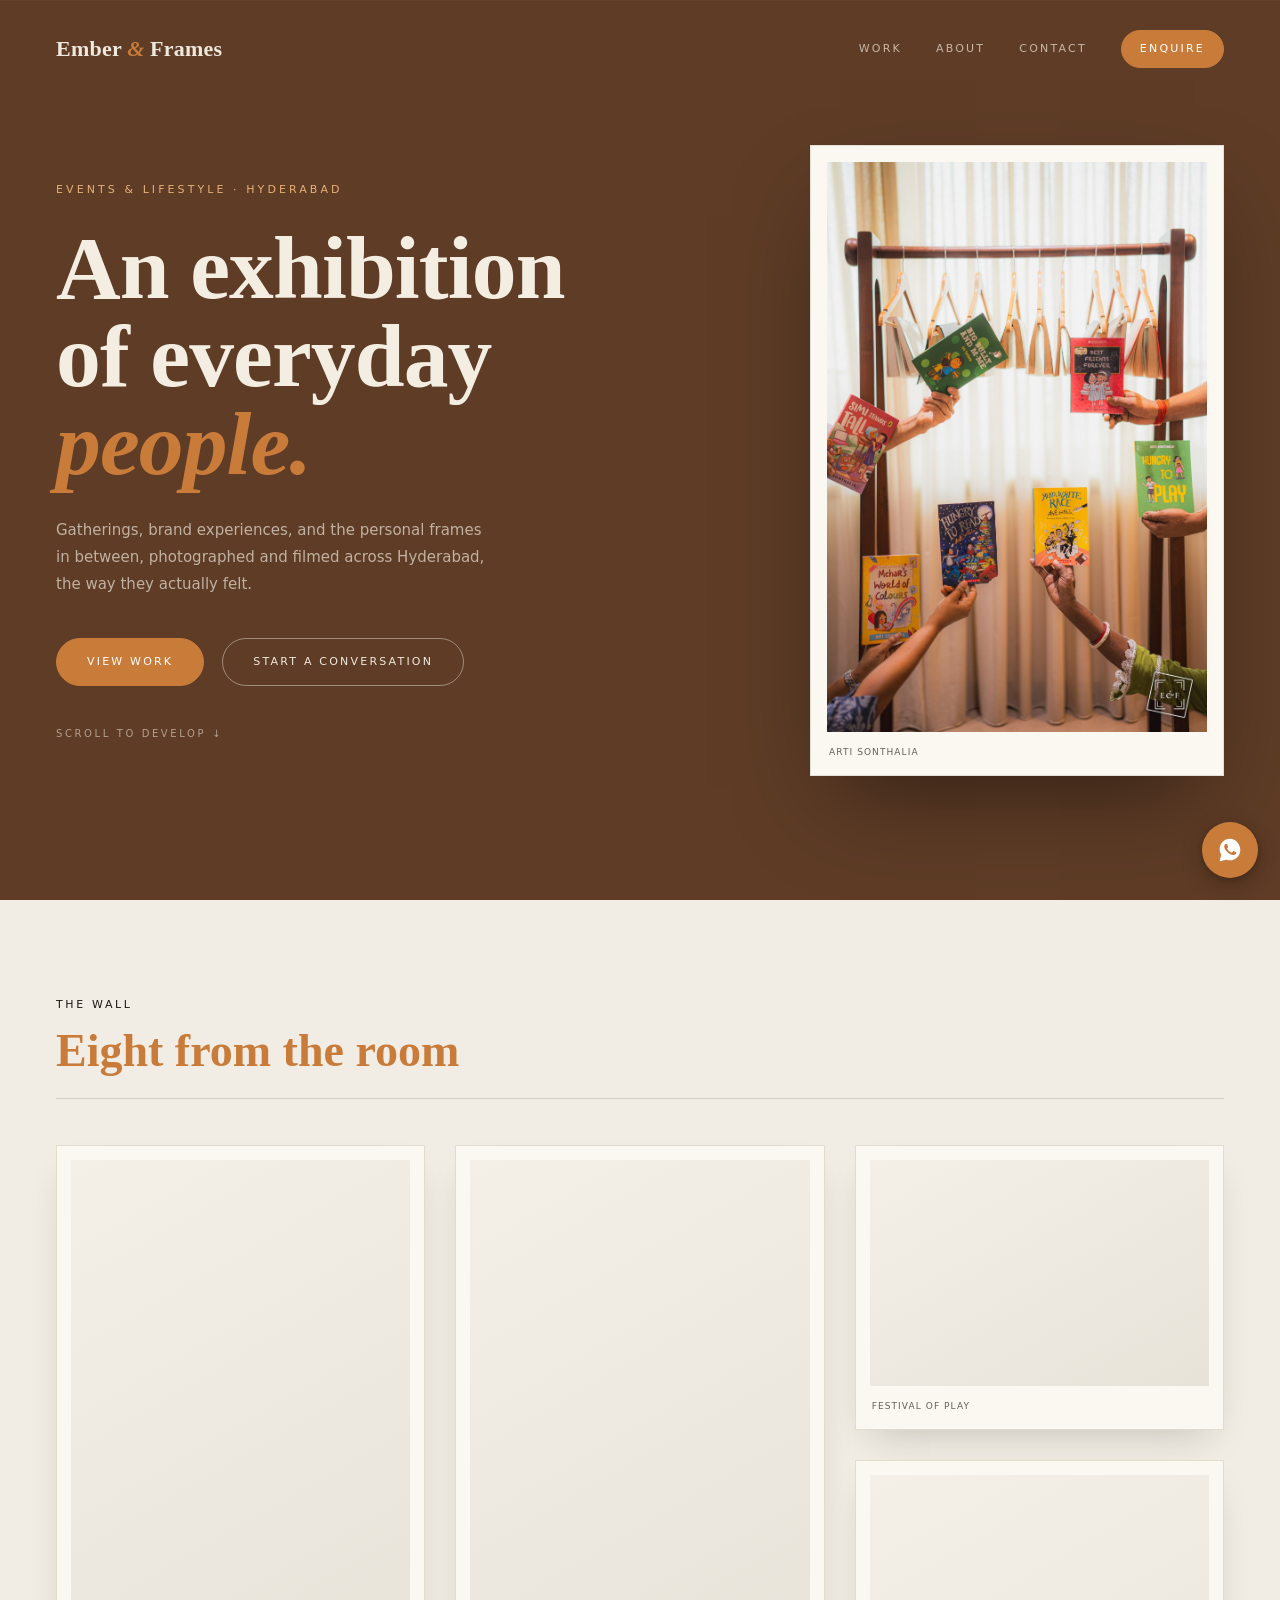
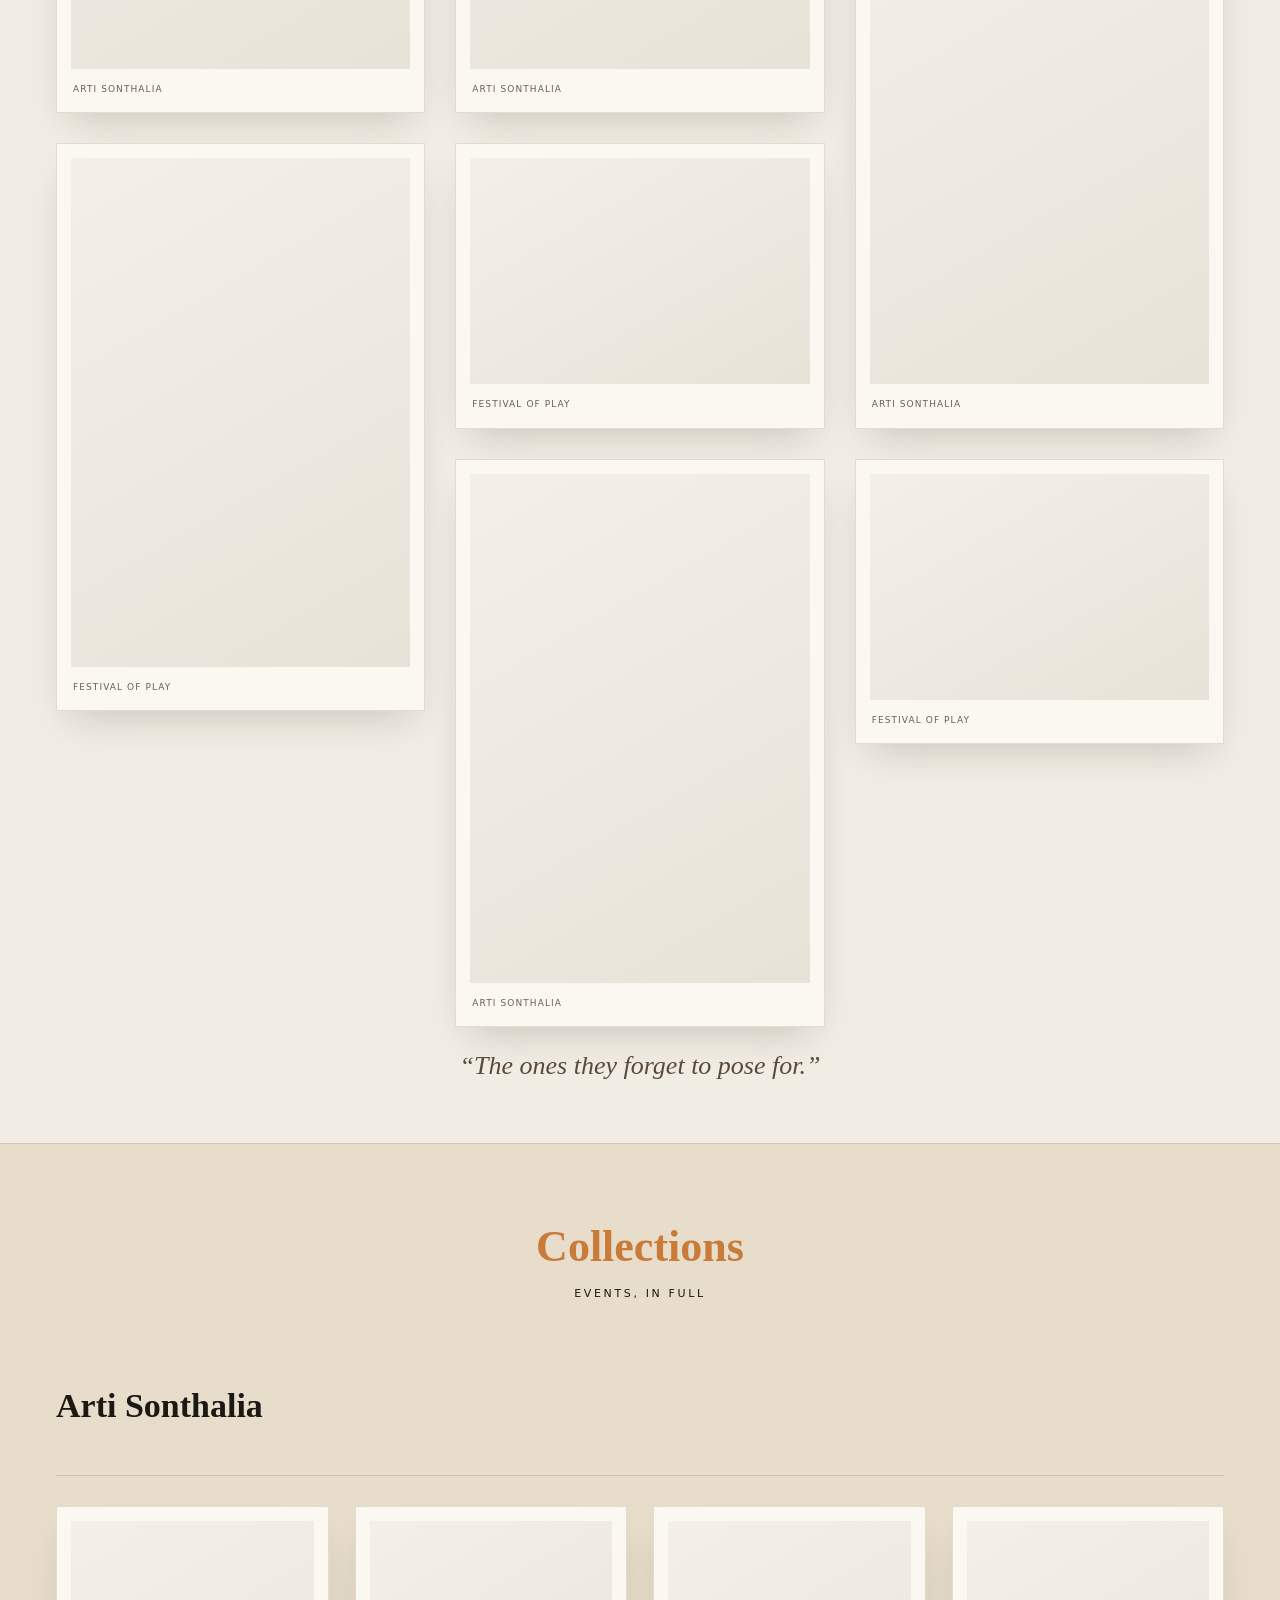
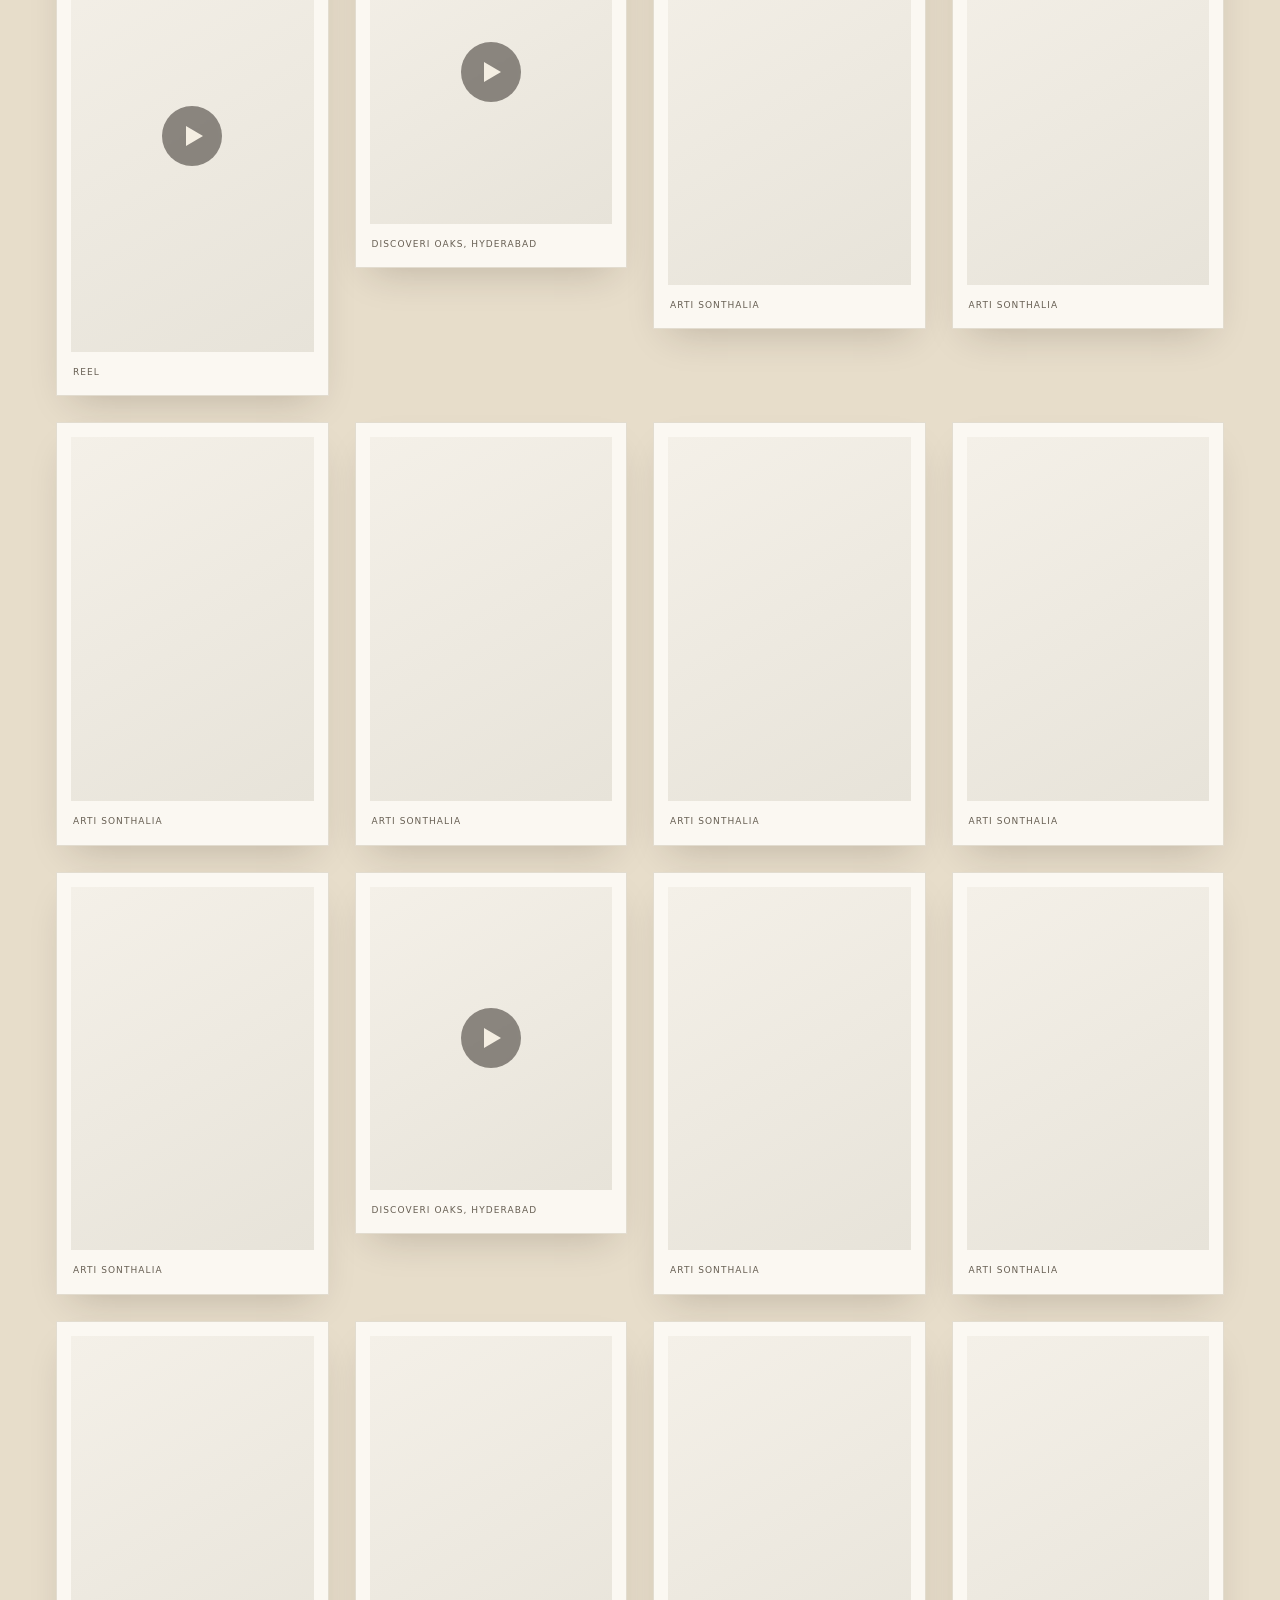
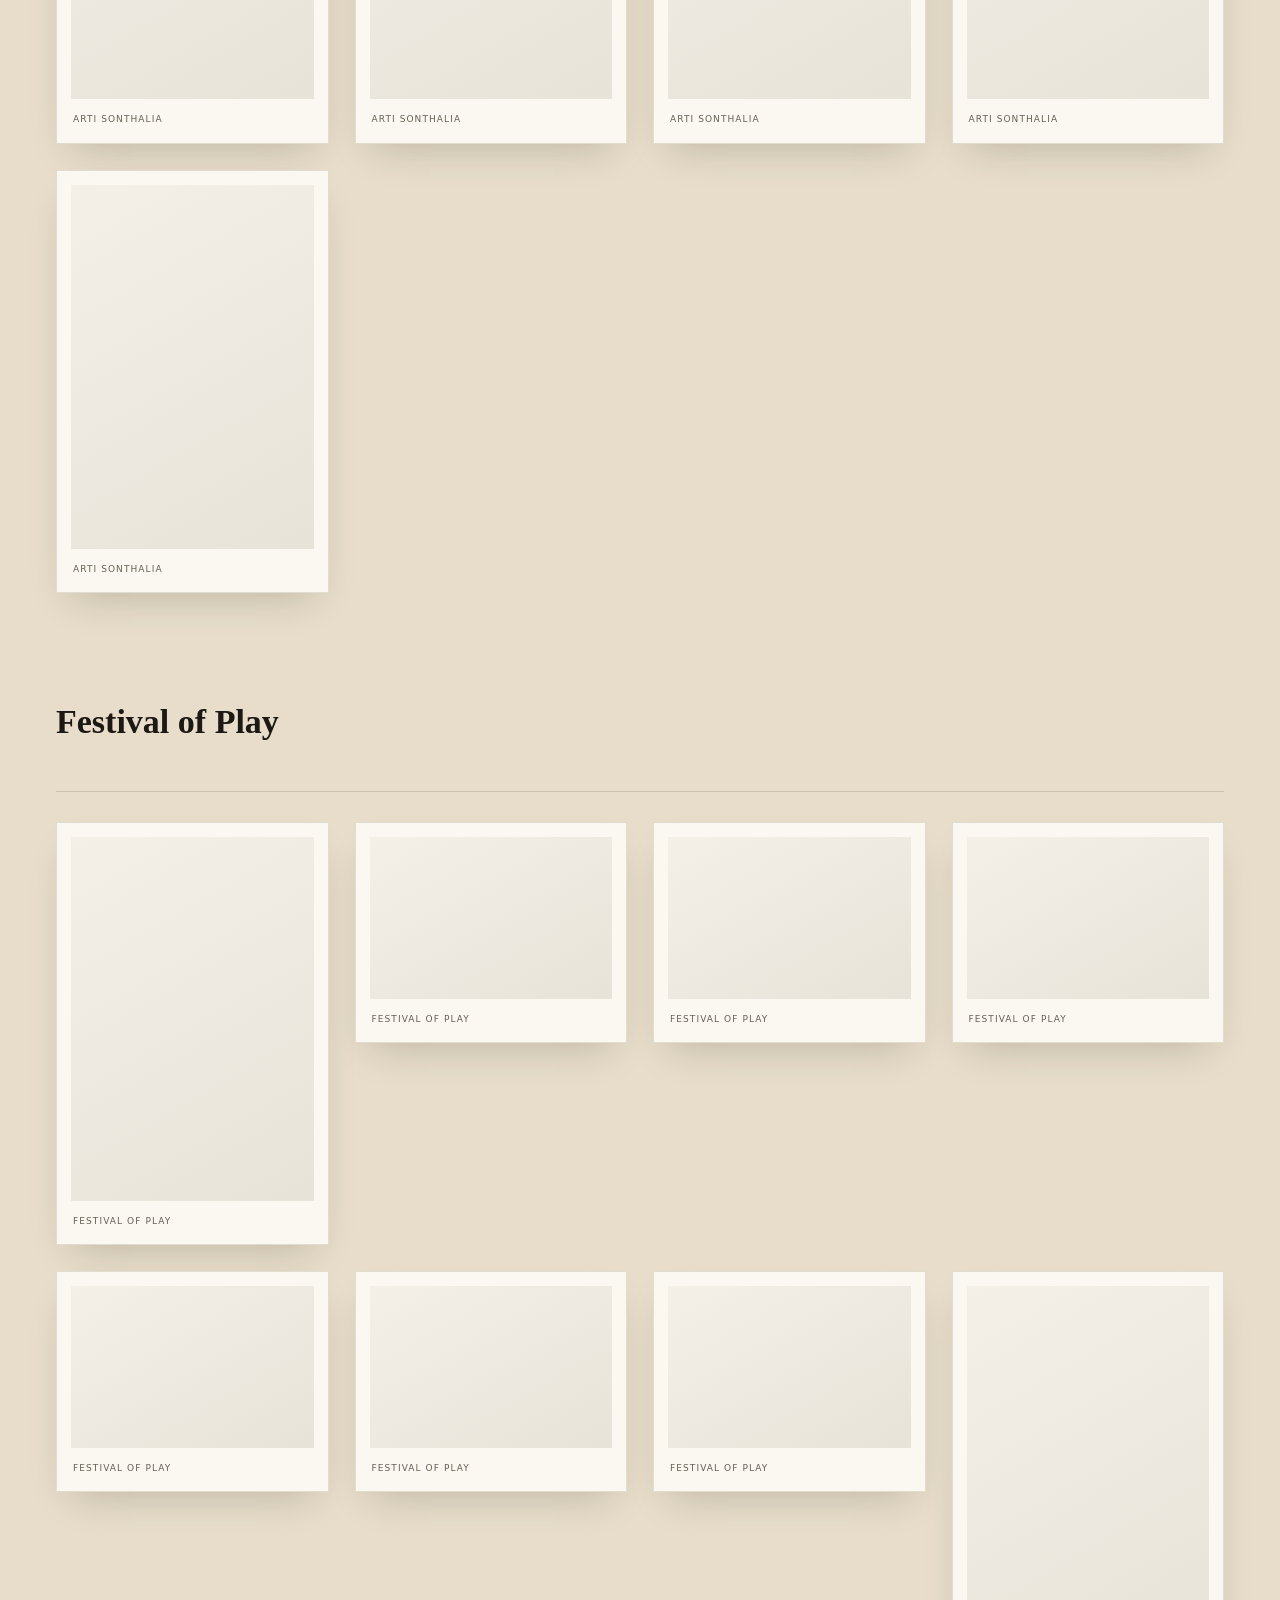
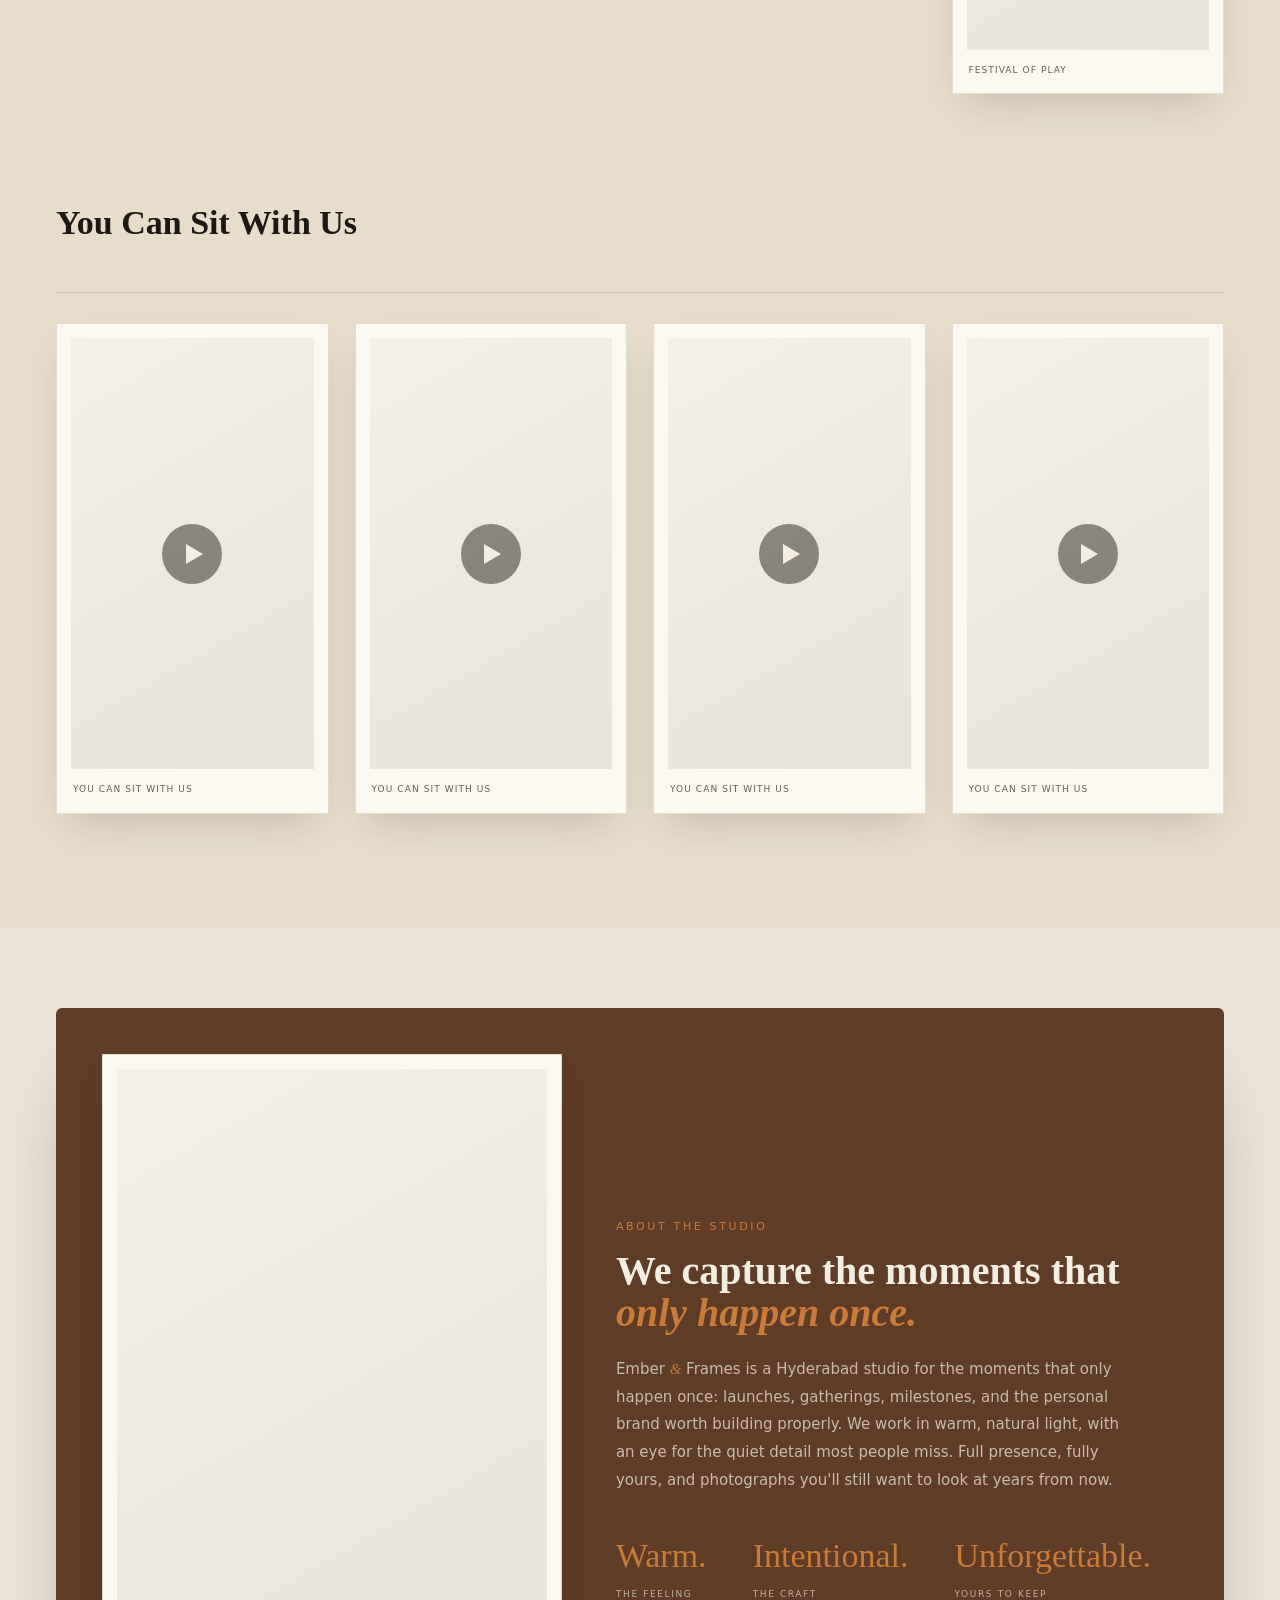
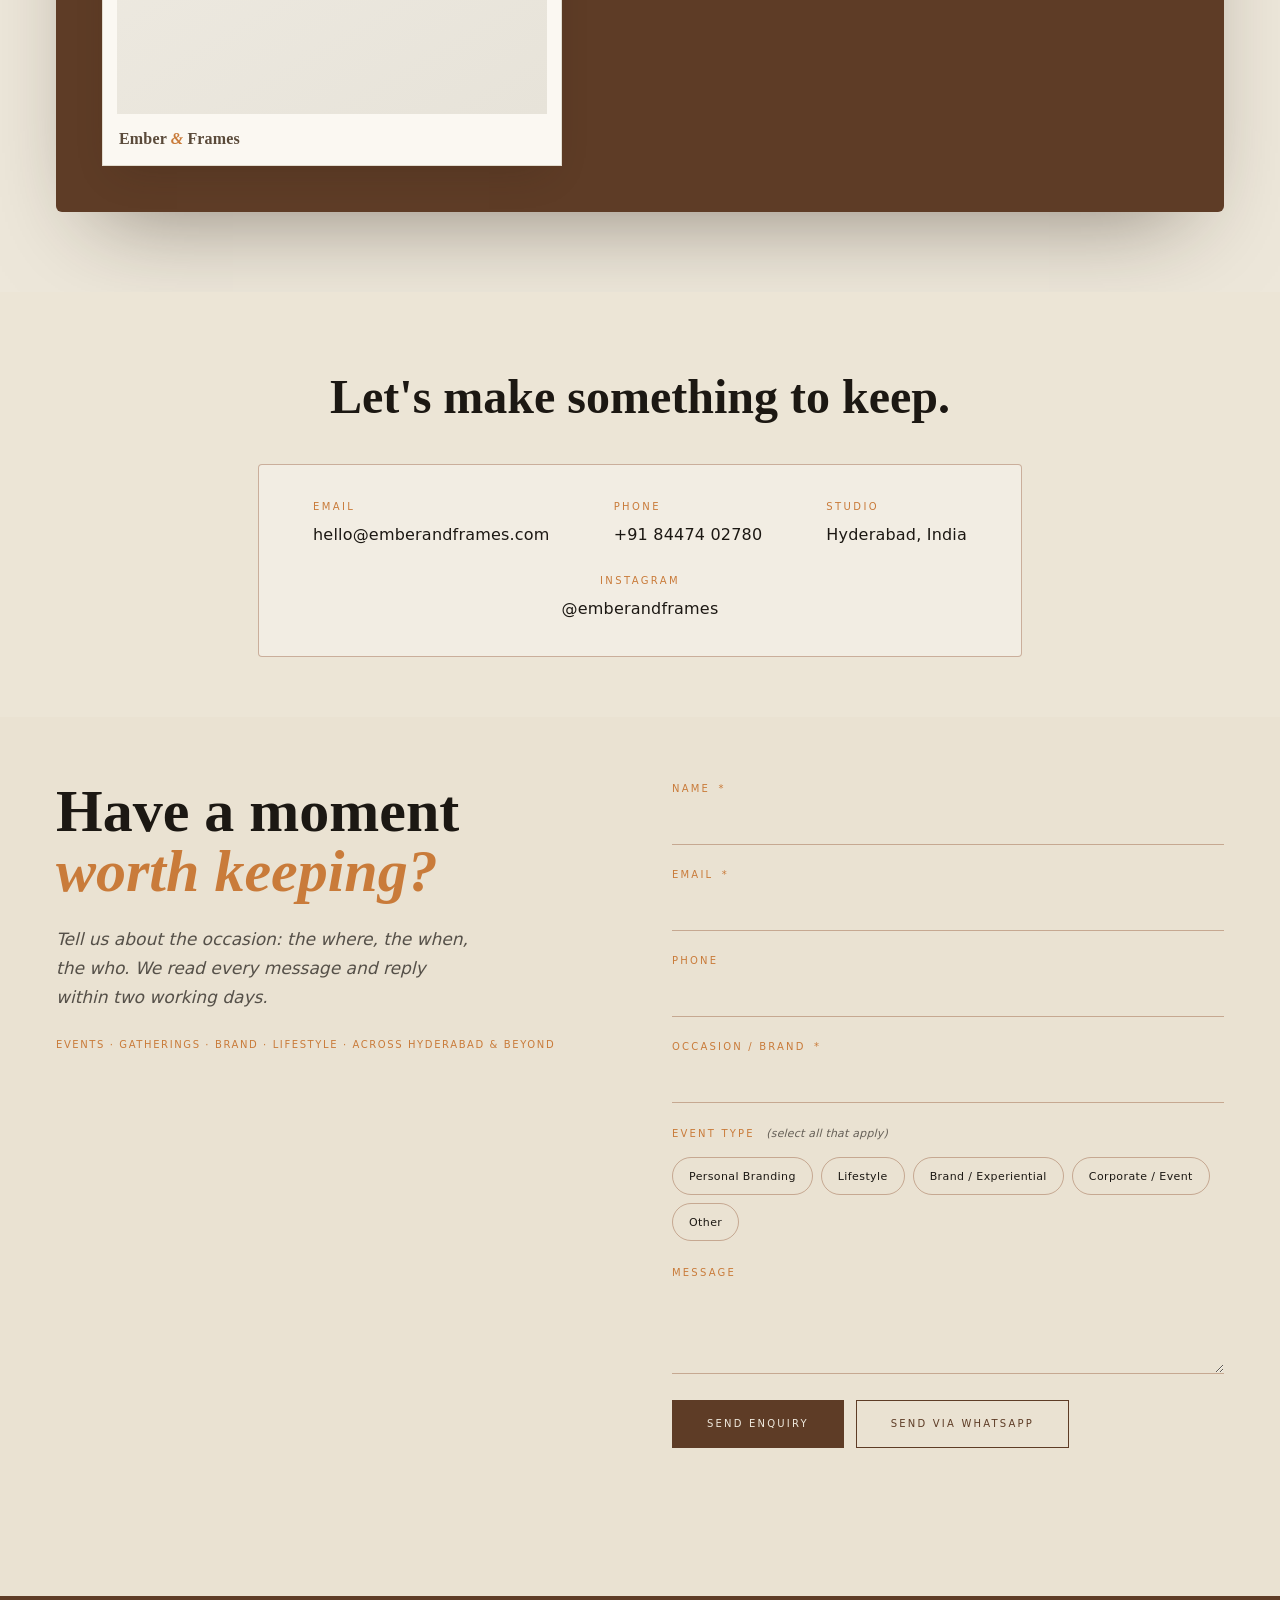
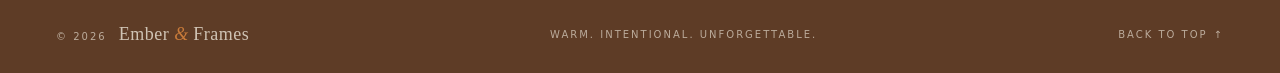
==== commit aa9facf9: "Update 17/07" ====
--- a/index.html
+++ b/index.html
@@ -21,7 +21,7 @@
 <meta property="og:site_name" content="Ember & Frames">
 <meta property="og:title" content="Ember &amp; Frames · Events &amp; Lifestyle Photography">
 <meta property="og:description" content="Events, gatherings, brand experiences and stories, photographed and filmed in Hyderabad.">
-<meta property="og:image" content="https://emberandframes.com/assets/media/events/Photos/Arthi%20Sonthalia/DSC02840.jpg">
+<meta property="og:image" content="https://emberandframes.com/assets/media/events/Photos/Arti%20Sonthalia/DSC02840.jpg">
 <meta property="og:image:alt" content="Ember & Frames, a developed frame from a Hyderabad gathering">
 <meta property="og:url" content="https://emberandframes.com/events.html">
 <meta property="og:locale" content="en_IN">
@@ -30,7 +30,7 @@
 <meta name="twitter:card" content="summary_large_image">
 <meta name="twitter:title" content="Ember &amp; Frames · Events &amp; Lifestyle Photography">
 <meta name="twitter:description" content="Events, gatherings, brand experiences and stories, photographed and filmed in Hyderabad.">
-<meta name="twitter:image" content="https://emberandframes.com/assets/media/events/Photos/Arthi%20Sonthalia/DSC02840.jpg">
+<meta name="twitter:image" content="https://emberandframes.com/assets/media/events/Photos/Arti%20Sonthalia/DSC02840.jpg">
 
 <!-- Brand favicon — Ember & Frames viewfinder mark (external SVG) -->
 <link rel="icon" href="favicon.svg" type="image/svg+xml">
@@ -51,7 +51,7 @@
   "@type": ["PhotographyBusiness", "ProfessionalService"],
   "name": "Ember & Frames",
   "description": "Events, gatherings, brand experiences and lifestyle photography and films in Hyderabad.",
-  "image": "https://emberandframes.com/assets/media/events/Photos/Arthi%20Sonthalia/DSC02840.jpg",
+  "image": "https://emberandframes.com/assets/media/events/Photos/Arti%20Sonthalia/DSC02840.jpg",
   "url": "https://emberandframes.com/events.html",
   "email": "hello@emberandframes.com",
   "telephone": "+918447402780",
@@ -135,8 +135,8 @@
 
       <div class="reveal hero__print" data-reveal>
         <div class="frame">
-          <div class="dev lead" data-develop data-full="Photos/Arthi%20Sonthalia/DSC02840.jpg" data-name="Arti Sonthalia" data-year="" style="width:380px;aspect-ratio:2/3;">
-            <img class="img" src="Photos/Arthi%20Sonthalia/DSC02840.jpg" alt="Arti Sonthalia, Hyderabad" loading="eager" fetchpriority="high" decoding="async">
+          <div class="dev lead" data-develop data-full="Photos/Arti%20Sonthalia/DSC02840.jpg" data-name="Arti Sonthalia" data-year="" style="width:380px;aspect-ratio:2/3;">
+            <img class="img" src="Photos/Arti%20Sonthalia/DSC02840.jpg" alt="Arti Sonthalia, Hyderabad" loading="eager" fetchpriority="high" decoding="async">
             <div class="cast"></div><div class="bath"></div><div class="sheen"></div>
             <svg class="wmark" aria-hidden="true"><use href="#ef-mark"></use></svg>
           </div>
@@ -173,8 +173,8 @@
   <section id="about" class="section section--about padx">
     <div class="reveal about" data-reveal>
       <div class="frame frame--sm">
-        <div class="dev" data-develop data-full="Photos/Arthi%20Sonthalia/DSC02789.jpg" data-name="Ember &amp; Frames" data-year="" style="aspect-ratio:2/3;">
-          <img class="img" src="Photos/Arthi%20Sonthalia/DSC02789.jpg" alt="Ember &amp; Frames, Hyderabad" loading="lazy" decoding="async">
+        <div class="dev" data-develop data-full="Photos/Arti%20Sonthalia/DSC02789.jpg" data-name="Ember &amp; Frames" data-year="" style="aspect-ratio:2/3;">
+          <img class="img" src="Photos/Arti%20Sonthalia/DSC02789.jpg" alt="Ember &amp; Frames, Hyderabad" loading="lazy" decoding="async">
           <div class="cast"></div><div class="bath"></div><div class="sheen"></div>
           <svg class="wmark" aria-hidden="true"><use href="#ef-mark"></use></svg>
         </div>
--- a/css/styles.css
+++ b/css/styles.css
@@ -317,11 +317,11 @@
   width:clamp(30px,6vw,46px);height:clamp(30px,6vw,46px);opacity:.85;
   filter:drop-shadow(0 0 2px rgba(245,239,230,.95)) drop-shadow(0 1px 2px rgba(0,0,0,.28));
 }
-/* Images are clean — draw the fixed-size brand mark so the watermark is one
-   consistent size across every aspect ratio. Video tiles keep their own
-   burned-in mark and get no overlay (prevents a doubled mark on playback). */
+/* Every image already carries a burned-in bottom-right brand mark, so the
+   overlay mark is disabled to prevent a doubled watermark. Video tiles also
+   keep their burned-in mark and get no overlay. */
 .wall .dev:not(.vid) .wmark,.event-grid .dev:not(.vid) .wmark,.hero__print .dev:not(.vid) .wmark,.about .dev:not(.vid) .wmark{
-  display:block;
+  display:none;
 }
 
 /* Videos carry a burned-in bottom-right brand watermark, so no overlay mark is
